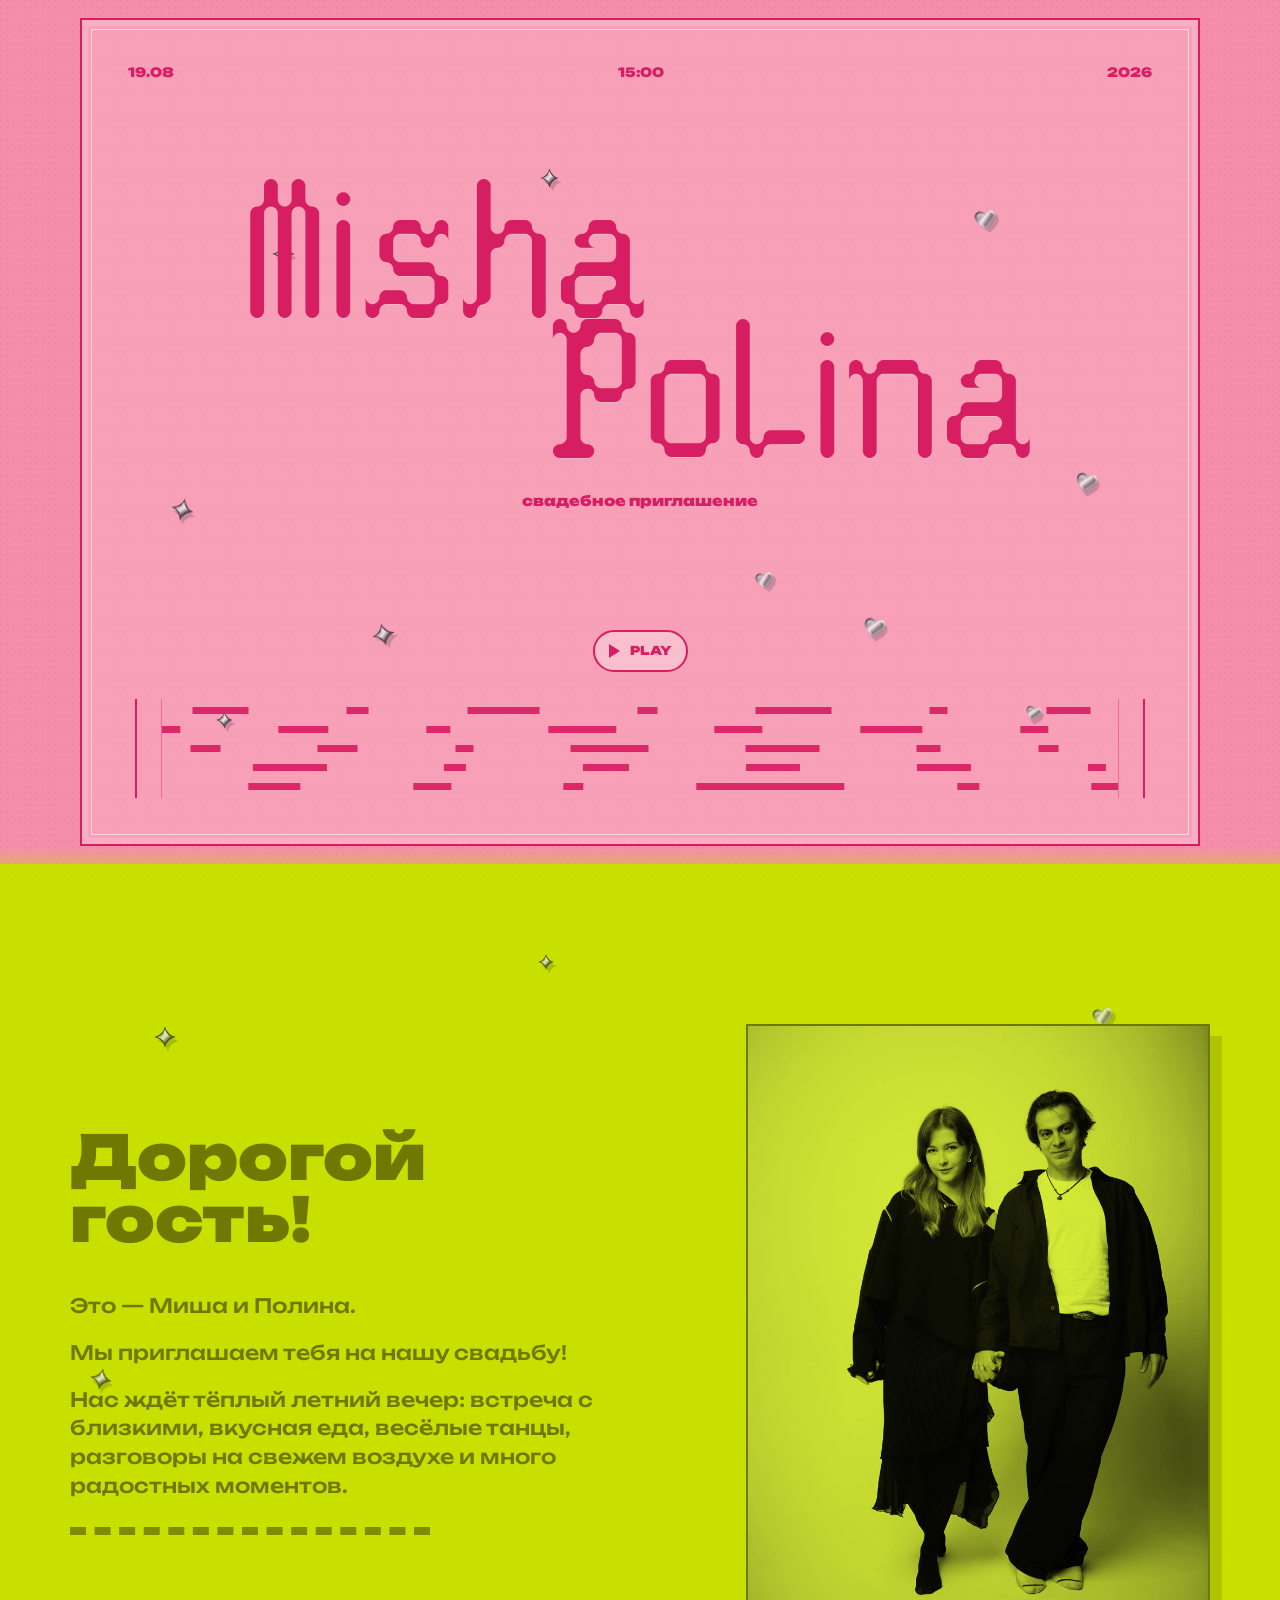
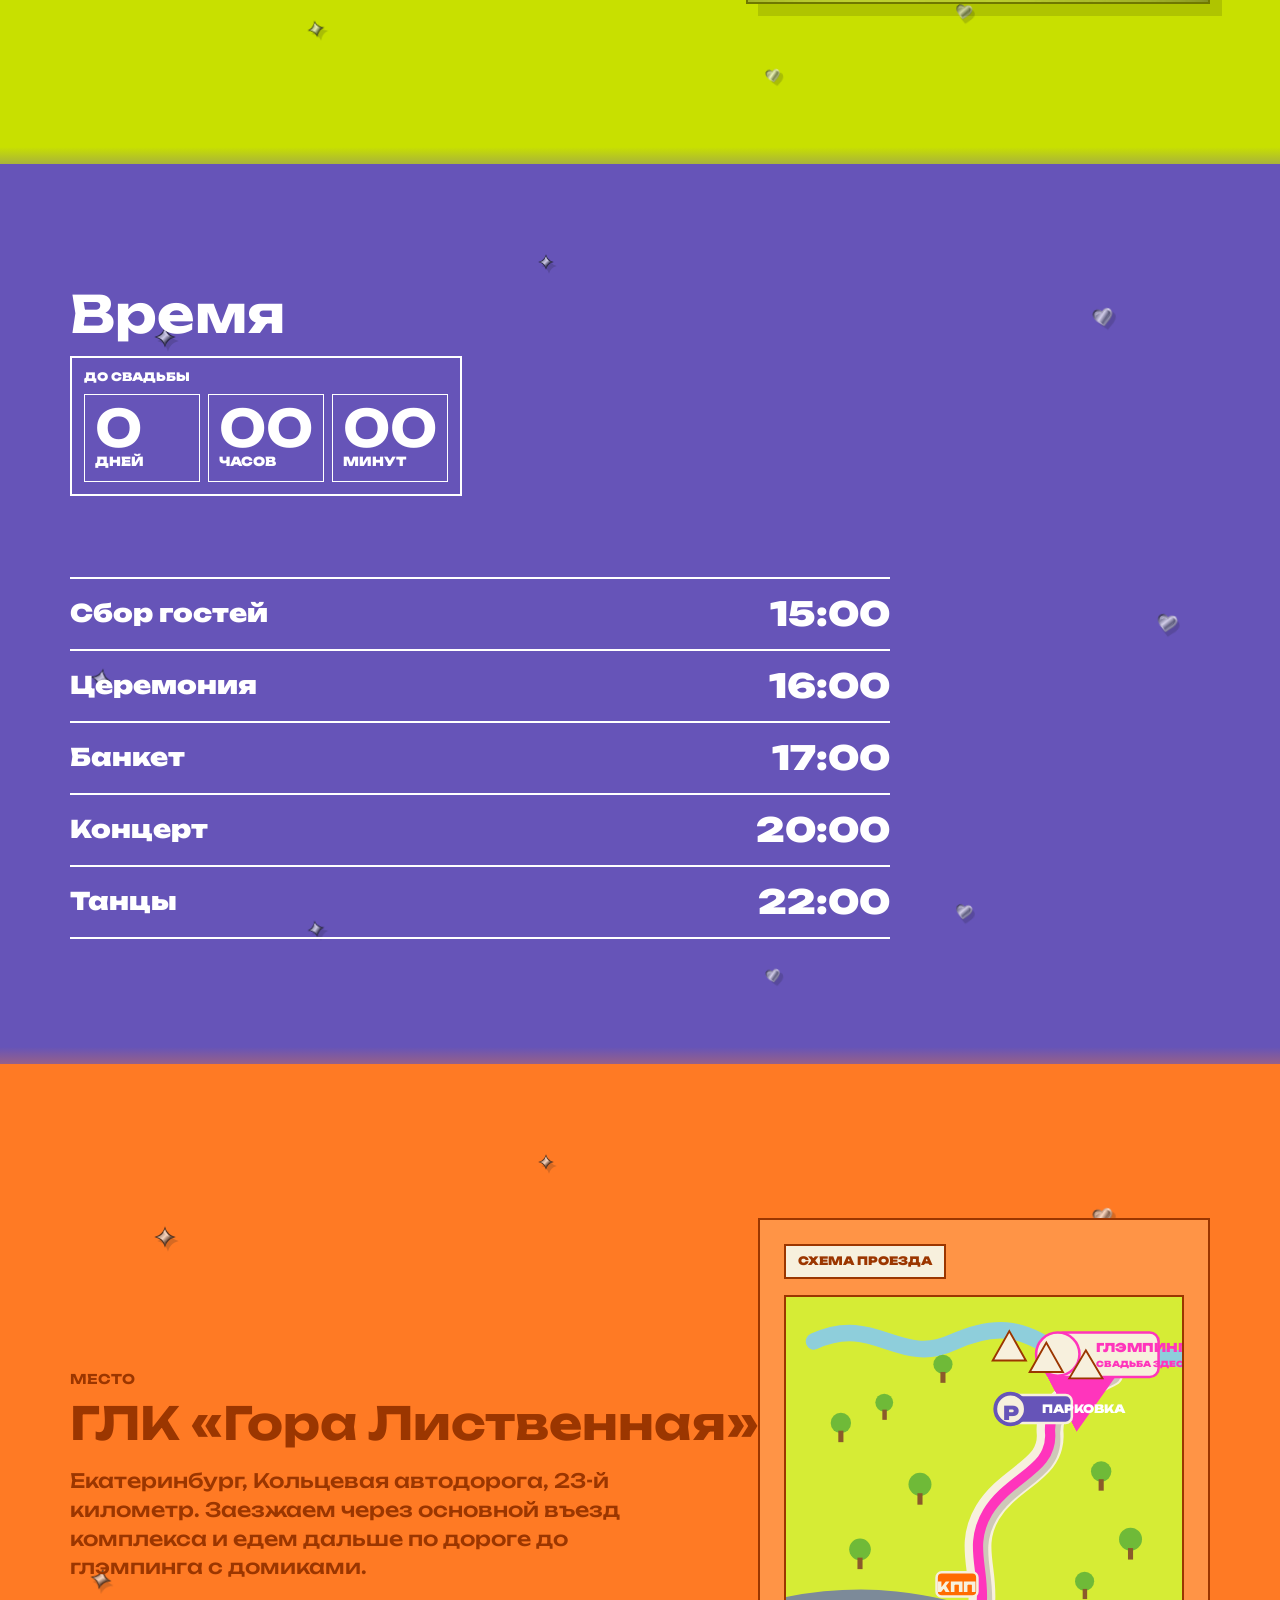
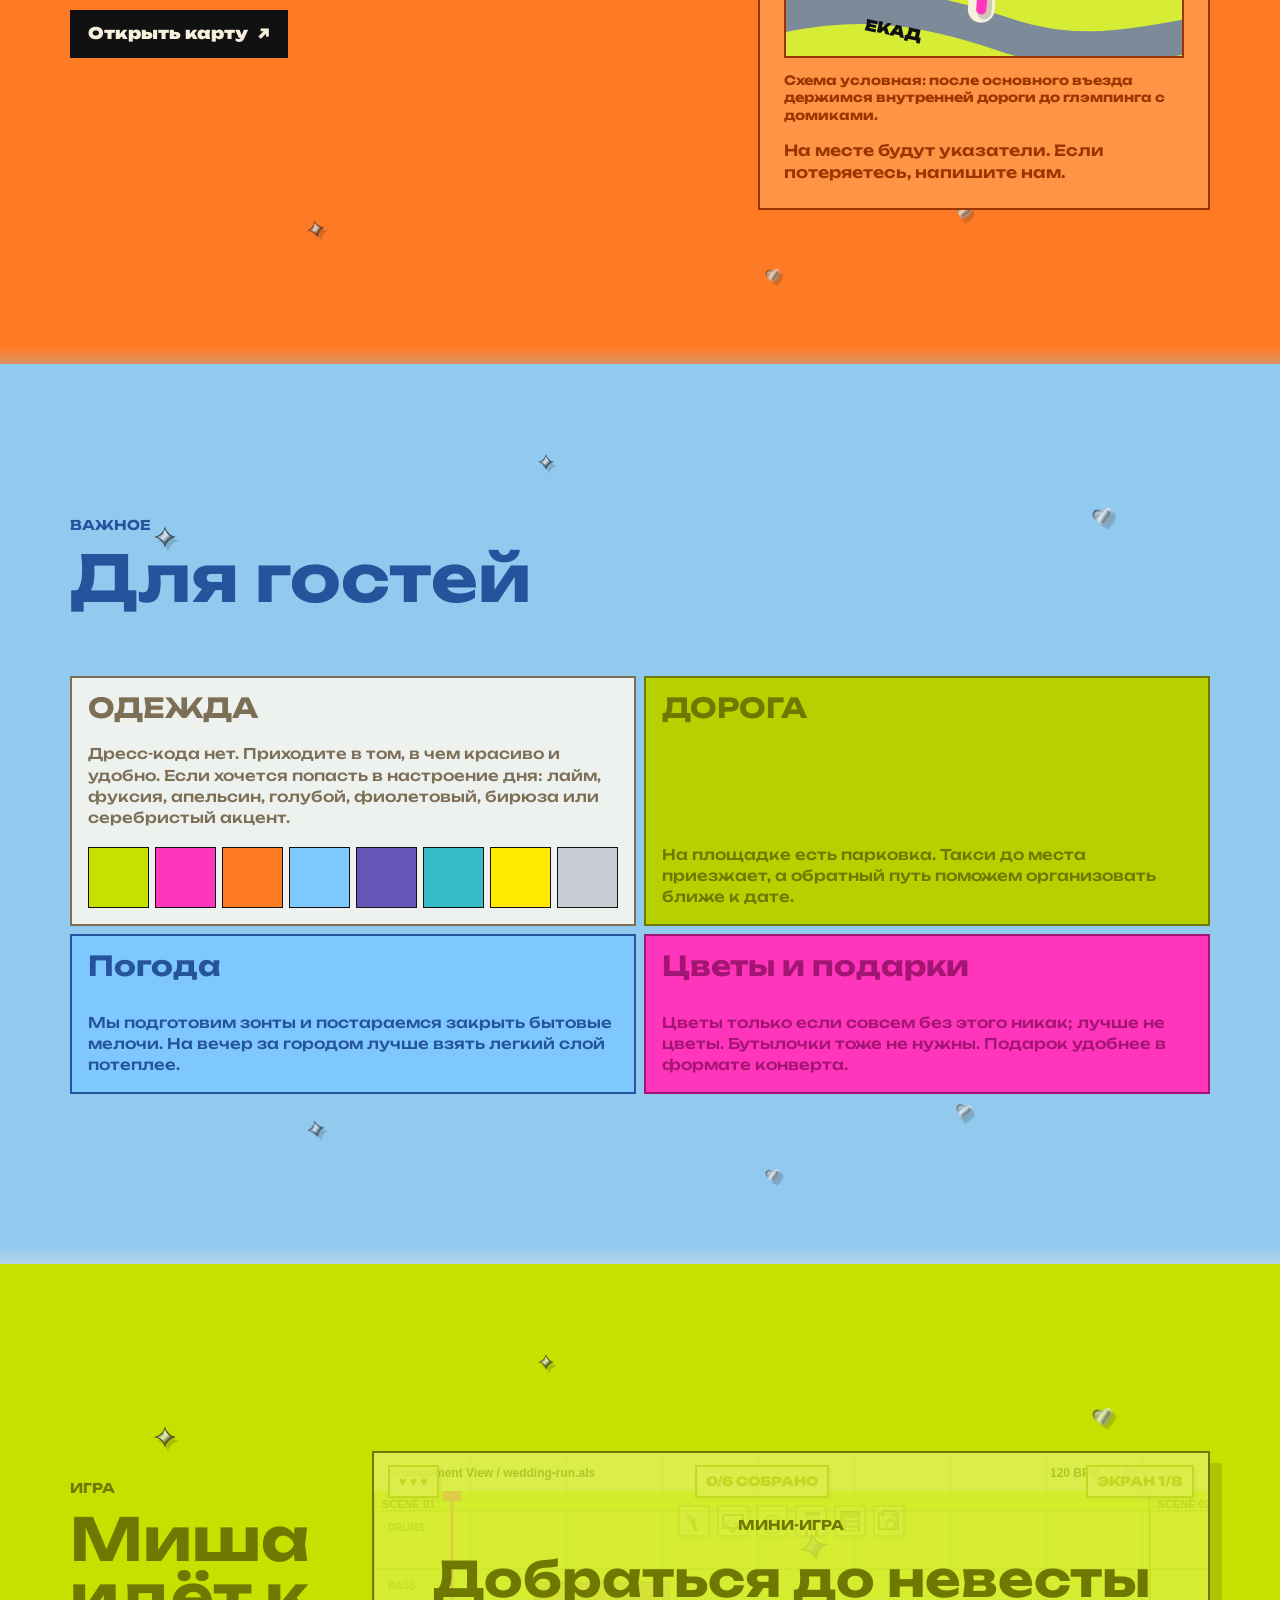
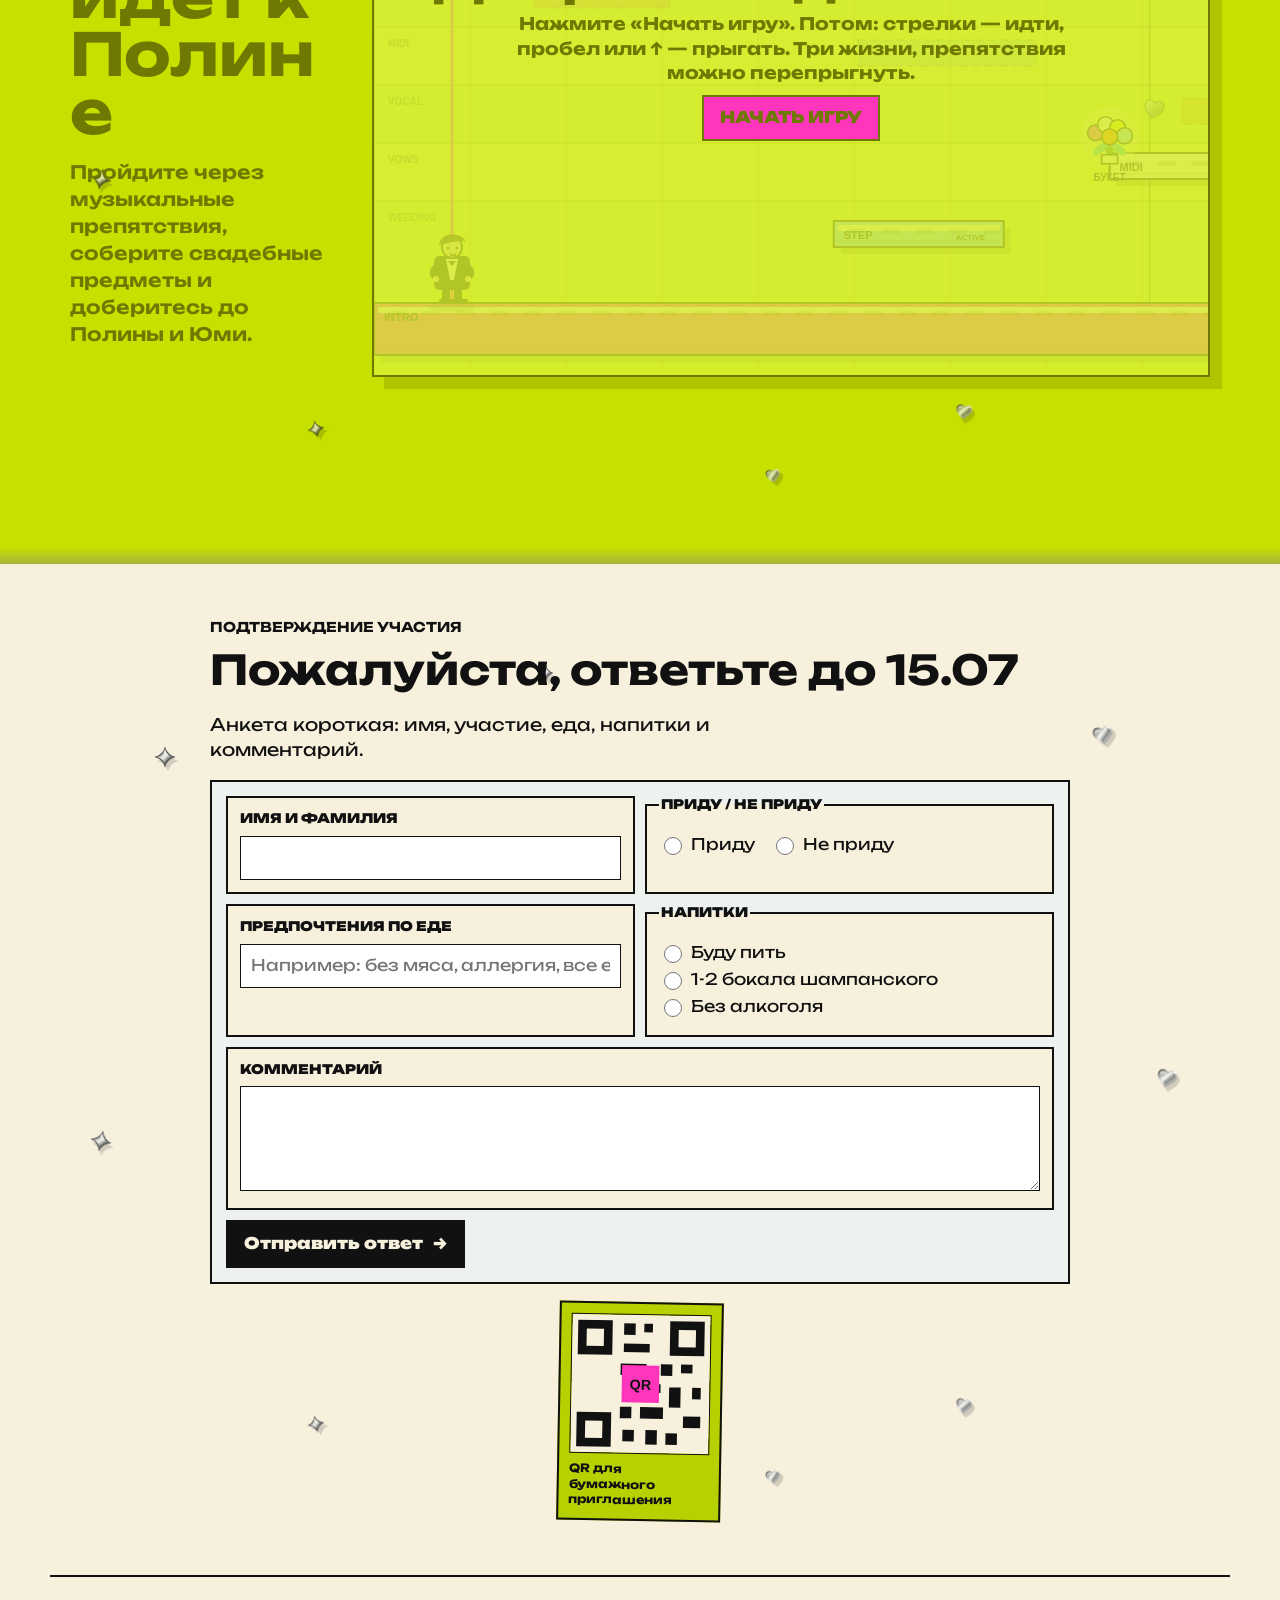
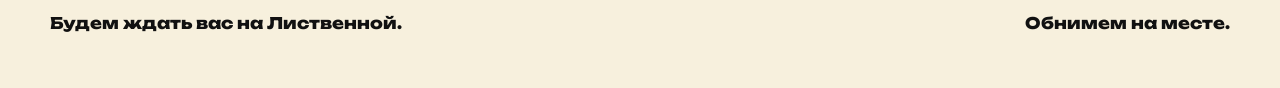
==== index.html @ 39341d59 "Refine game start and finale" ====
<!doctype html>
<html lang="ru">
  <head>
    <meta charset="utf-8">
    <meta name="viewport" content="width=device-width, initial-scale=1">
    <meta
      name="description"
      content="Приглашение на свадьбу Миши и Полины 19 августа 2026 года на Горе Лиственной."
    >
    <title>Миша и Полина — 19 августа 2026</title>
    <link rel="preconnect" href="https://fonts.googleapis.com">
    <link rel="preconnect" href="https://fonts.gstatic.com" crossorigin>
    <link href="https://fonts.googleapis.com/css2?family=Unbounded:wght@400;700;800;900&family=Cormorant+Garamond:ital,wght@0,300;0,400;1,300;1,400;1,600&family=Cormorant:ital,wght@1,300;1,400&display=swap" rel="stylesheet">
    <link rel="icon" href="assets/favicon.svg" type="image/svg+xml">
    <link rel="stylesheet" href="styles.css">
  </head>
  <body>
    <a class="skip-link" href="#invite">К содержанию</a>

    <header class="site-bar" aria-label="Навигация">
      <a class="site-mark" href="#top" aria-label="Миша и Полина">M+P</a>
      <nav class="site-nav" aria-label="Разделы приглашения">
        <a href="#time">Время</a>
        <a href="#place">Место</a>
        <a href="#notes">Важно</a>
        <a href="#game">Игра</a>
        <a href="#rsvp">Анкета</a>
      </nav>
    </header>

    <main id="top">
      <section class="hero hero--pink" aria-labelledby="hero-title">
        <div class="hero__grain" aria-hidden="true"></div>

        <div class="hero__poster">
          <div class="hero__topline" aria-label="Главная информация">
            <span>19.08</span>
            <span>15:00</span>
            <span>2026</span>
          </div>

          <div class="hero__silver-marks" aria-hidden="true">
            <img src="assets/silver-spark.svg" alt="">
            <img src="assets/silver-heart.svg" alt="">
            <img src="assets/silver-spark.svg" alt="">
            <img src="assets/silver-heart.svg" alt="">
            <img src="assets/silver-spark.svg" alt="">
            <img src="assets/silver-heart.svg" alt="">
            <img src="assets/silver-spark.svg" alt="">
            <img src="assets/silver-heart.svg" alt="">
            <img src="assets/silver-spark.svg" alt="">
            <img src="assets/silver-heart.svg" alt="">
          </div>

          <div class="hero__copy">
            <h1 id="hero-title" class="hero__title">
              <span class="hero__name hero__name--misha">Misha</span>
              <span class="hero__name hero__name--polina">Polina</span>
            </h1>
            <p class="hero__subtitle">свадебное приглашение</p>
          </div>

          <div class="audio-plugin" aria-label="Музыкальный плеер">
            <button class="audio-plugin__button" type="button" data-audio-toggle aria-pressed="false">
              <span class="audio-plugin__icon" aria-hidden="true"></span>
              <span data-audio-label>Play</span>
            </button>
            <audio data-hero-audio src="assets/zuki.mp3" preload="metadata"></audio>
          </div>

          <div class="hero__midi-road midi-road" aria-hidden="true">
            <div class="midi-road__track">
              <div class="midi-road__lane">
                <div class="midi-road__phrase">
                  <span style="--w: 34px"></span>
                  <span style="--w: 18px"></span>
                  <span style="--w: 44px"></span>
                  <span style="--w: 26px"></span>
                  <span style="--w: 56px"></span>
                  <span style="--w: 22px"></span>
                  <span style="--w: 72px"></span>
                  <span style="--w: 20px"></span>
                  <span style="--w: 42px"></span>
                </div>
                <div class="midi-road__phrase" aria-hidden="true">
                  <span style="--w: 34px"></span>
                  <span style="--w: 18px"></span>
                  <span style="--w: 44px"></span>
                  <span style="--w: 26px"></span>
                  <span style="--w: 56px"></span>
                  <span style="--w: 22px"></span>
                  <span style="--w: 72px"></span>
                  <span style="--w: 20px"></span>
                  <span style="--w: 42px"></span>
                </div>
              </div>
              <div class="midi-road__lane">
                <div class="midi-road__phrase">
                  <span style="--w: 18px"></span>
                  <span style="--w: 62px"></span>
                  <span style="--w: 28px"></span>
                  <span style="--w: 36px"></span>
                  <span style="--w: 20px"></span>
                  <span style="--w: 50px"></span>
                  <span style="--w: 24px"></span>
                  <span style="--w: 68px"></span>
                  <span style="--w: 30px"></span>
                </div>
                <div class="midi-road__phrase" aria-hidden="true">
                  <span style="--w: 18px"></span>
                  <span style="--w: 62px"></span>
                  <span style="--w: 28px"></span>
                  <span style="--w: 36px"></span>
                  <span style="--w: 20px"></span>
                  <span style="--w: 50px"></span>
                  <span style="--w: 24px"></span>
                  <span style="--w: 68px"></span>
                  <span style="--w: 30px"></span>
                </div>
              </div>
              <div class="midi-road__lane">
                <div class="midi-road__phrase">
                  <span style="--w: 48px"></span>
                  <span style="--w: 24px"></span>
                  <span style="--w: 20px"></span>
                  <span style="--w: 58px"></span>
                  <span style="--w: 30px"></span>
                  <span style="--w: 40px"></span>
                  <span style="--w: 18px"></span>
                  <span style="--w: 78px"></span>
                  <span style="--w: 26px"></span>
                </div>
                <div class="midi-road__phrase" aria-hidden="true">
                  <span style="--w: 48px"></span>
                  <span style="--w: 24px"></span>
                  <span style="--w: 20px"></span>
                  <span style="--w: 58px"></span>
                  <span style="--w: 30px"></span>
                  <span style="--w: 40px"></span>
                  <span style="--w: 18px"></span>
                  <span style="--w: 78px"></span>
                  <span style="--w: 26px"></span>
                </div>
              </div>
              <div class="midi-road__lane">
                <div class="midi-road__phrase">
                  <span style="--w: 26px"></span>
                  <span style="--w: 54px"></span>
                  <span style="--w: 18px"></span>
                  <span style="--w: 32px"></span>
                  <span style="--w: 74px"></span>
                  <span style="--w: 22px"></span>
                  <span style="--w: 46px"></span>
                  <span style="--w: 28px"></span>
                </div>
                <div class="midi-road__phrase" aria-hidden="true">
                  <span style="--w: 26px"></span>
                  <span style="--w: 54px"></span>
                  <span style="--w: 18px"></span>
                  <span style="--w: 32px"></span>
                  <span style="--w: 74px"></span>
                  <span style="--w: 22px"></span>
                  <span style="--w: 46px"></span>
                  <span style="--w: 28px"></span>
                </div>
              </div>
              <div class="midi-road__lane">
                <div class="midi-road__phrase">
                  <span style="--w: 64px"></span>
                  <span style="--w: 22px"></span>
                  <span style="--w: 34px"></span>
                  <span style="--w: 18px"></span>
                  <span style="--w: 52px"></span>
                  <span style="--w: 38px"></span>
                  <span style="--w: 20px"></span>
                  <span style="--w: 84px"></span>
                </div>
                <div class="midi-road__phrase" aria-hidden="true">
                  <span style="--w: 64px"></span>
                  <span style="--w: 22px"></span>
                  <span style="--w: 34px"></span>
                  <span style="--w: 18px"></span>
                  <span style="--w: 52px"></span>
                  <span style="--w: 38px"></span>
                  <span style="--w: 20px"></span>
                  <span style="--w: 84px"></span>
                </div>
              </div>
            </div>
          </div>
        </div>
      </section>

      <section class="intro section screen--lime" id="invite" aria-labelledby="invite-title">
        <div class="section__silver-marks" aria-hidden="true">
          <img src="assets/silver-spark.svg" alt="">
          <img src="assets/silver-heart.svg" alt="">
          <img src="assets/silver-spark.svg" alt="">
          <img src="assets/silver-heart.svg" alt="">
          <img src="assets/silver-spark.svg" alt="">
          <img src="assets/silver-heart.svg" alt="">
          <img src="assets/silver-spark.svg" alt="">
          <img src="assets/silver-heart.svg" alt="">
        </div>
        <div class="intro__text">
          <h2 id="invite-title">Дорогой <span data-guest-name>гость</span>!</h2>
          <div class="intro__body">
            <p>
              Это — Миша и Полина.
            </p>
            <p>
              Мы приглашаем тебя на нашу свадьбу!
            </p>
            <p>
              Нас ждёт тёплый летний вечер: встреча с близкими, вкусная еда,
              весёлые танцы, разговоры на свежем воздухе и много радостных
              моментов.
            </p>
          </div>
        </div>
        <figure class="intro__photo">
          <img src="assets/misha-polina-walk.jpg" alt="Миша и Полина идут вместе и держатся за руки">
        </figure>
      </section>

      <section class="section section--grid screen--violet" id="time" aria-labelledby="time-title">
        <div class="section__silver-marks" aria-hidden="true">
          <img src="assets/silver-spark.svg" alt="">
          <img src="assets/silver-heart.svg" alt="">
          <img src="assets/silver-spark.svg" alt="">
          <img src="assets/silver-heart.svg" alt="">
          <img src="assets/silver-spark.svg" alt="">
          <img src="assets/silver-heart.svg" alt="">
          <img src="assets/silver-spark.svg" alt="">
          <img src="assets/silver-heart.svg" alt="">
        </div>
        <div>
          <h2 id="time-title">Время</h2>
          <div class="countdown" aria-label="Сколько осталось до свадьбы">
            <p>до свадьбы</p>
            <div class="countdown__grid">
              <span><strong id="cd-days">0</strong>дней</span>
              <span><strong id="cd-hours">00</strong>часов</span>
              <span><strong id="cd-minutes">00</strong>минут</span>
            </div>
          </div>
        </div>
        <ol class="timeline" aria-label="Время">
          <li>
            <span>Сбор гостей</span>
            <time datetime="2026-08-19T15:00">15:00</time>
          </li>
          <li>
            <span>Церемония</span>
            <time datetime="2026-08-19T16:00">16:00</time>
          </li>
          <li>
            <span>Банкет</span>
            <time datetime="2026-08-19T17:00">17:00</time>
          </li>
          <li>
            <span>Концерт</span>
            <time datetime="2026-08-19T20:00">20:00</time>
          </li>
          <li>
            <span>Танцы</span>
            <time datetime="2026-08-19T22:00">22:00</time>
          </li>
        </ol>
      </section>

      <section class="place section screen--orange" id="place" aria-labelledby="place-title">
        <div class="section__silver-marks" aria-hidden="true">
          <img src="assets/silver-spark.svg" alt="">
          <img src="assets/silver-heart.svg" alt="">
          <img src="assets/silver-spark.svg" alt="">
          <img src="assets/silver-heart.svg" alt="">
          <img src="assets/silver-spark.svg" alt="">
          <img src="assets/silver-heart.svg" alt="">
          <img src="assets/silver-spark.svg" alt="">
          <img src="assets/silver-heart.svg" alt="">
        </div>
        <div class="place__copy">
          <p class="eyebrow">место</p>
          <h2 id="place-title">ГЛК «Гора Лиственная»</h2>
          <p>
            Екатеринбург, Кольцевая автодорога, 23-й километр. Заезжаем через
            основной въезд комплекса и едем дальше по дороге до глэмпинга с
            домиками.
          </p>
          <a
            class="button-link"
            href="https://yandex.ru/maps/?ll=60.738538%2C56.939468&z=15&pt=60.738538%2C56.939468,pm2rdm"
            target="_blank"
            rel="noreferrer"
          >
            Открыть карту
            <span aria-hidden="true">↗</span>
          </a>
        </div>
        <div class="route-card" aria-label="Схема проезда к глэмпингу">
          <p class="route-card__kicker">схема проезда</p>
          <figure class="route-map">
            <svg viewBox="0 0 620 560" role="img" aria-labelledby="route-map-title route-map-desc">
              <title id="route-map-title">Схема проезда до глэмпинга на Горе Лиственной</title>
              <desc id="route-map-desc">
                От ЕКАД заехать через КПП, ехать по внутренней дороге мимо парковки до глэмпинга.
              </desc>
              <defs>
                <marker id="route-arrow" viewBox="0 0 10 10" refX="8" refY="5" markerWidth="7" markerHeight="7" orient="auto-start-reverse">
                  <path d="M 0 0 L 10 5 L 0 10 z" fill="#ff35bc"></path>
                </marker>
              </defs>
              <rect width="620" height="560" rx="22" fill="#d6ec35"></rect>
              <path class="route-map__river" d="M44 68 C138 24 178 108 260 70 C336 36 374 48 440 94 C504 138 562 78 620 96"></path>
              <path class="route-map__ekad" d="M-18 500 C122 468 226 488 338 526 C440 562 520 552 650 526"></path>
              <text class="route-map__ekad-label" x="122" y="520" transform="rotate(12 122 520)">ЕКАД</text>
              <path class="route-map__road" d="M306 488 C314 428 284 390 316 336 C350 280 418 270 414 212 C410 164 452 148 508 118"></path>
              <path class="route-map__path-shadow" d="M306 488 C314 428 284 390 316 336 C350 280 418 270 414 212 C410 164 452 148 508 118"></path>
              <path class="route-map__path" d="M306 488 C314 428 284 390 316 336 C350 280 418 270 414 212 C410 164 452 148 508 118"></path>
              <g class="route-map__trees">
                <circle cx="86" cy="196" r="16"></circle><rect x="82" y="208" width="8" height="18"></rect>
                <circle cx="154" cy="164" r="14"></circle><rect x="151" y="175" width="7" height="16"></rect>
                <circle cx="210" cy="292" r="18"></circle><rect x="206" y="306" width="8" height="18"></rect>
                <circle cx="116" cy="394" r="17"></circle><rect x="112" y="407" width="8" height="18"></rect>
                <circle cx="494" cy="272" r="16"></circle><rect x="490" y="284" width="8" height="18"></rect>
                <circle cx="540" cy="378" r="18"></circle><rect x="536" y="392" width="8" height="18"></rect>
                <circle cx="468" cy="444" r="15"></circle><rect x="465" y="456" width="7" height="16"></rect>
                <circle cx="246" cy="104" r="15"></circle><rect x="242" y="116" width="8" height="17"></rect>
              </g>
              <g class="route-map__gate">
                <rect x="236" y="430" width="64" height="38" rx="8"></rect>
                <text x="268" y="454">КПП</text>
              </g>
              <g class="route-map__parking">
                <rect x="336" y="152" width="112" height="44" rx="10"></rect>
                <circle cx="352" cy="174" r="24"></circle>
                <text x="352" y="182">P</text>
                <text x="402" y="181">парковка</text>
              </g>
              <g class="route-map__glamping">
                <rect x="420" y="54" width="164" height="70" rx="14"></rect>
                <circle cx="426" cy="88" r="34"></circle>
                <text x="486" y="85">Глэмпинг</text>
                <text x="486" y="108">свадьба здесь</text>
              </g>
              <g class="route-map__tents">
                <path d="M324 98 L350 52 L376 98 Z"></path>
                <path d="M382 116 L408 70 L434 116 Z"></path>
                <path d="M444 126 L470 82 L496 126 Z"></path>
              </g>
            </svg>
            <figcaption>
              Схема условная: после основного въезда держимся внутренней дороги до глэмпинга с домиками.
            </figcaption>
          </figure>
          <p class="route-card__note">На месте будут указатели. Если потеряетесь, напишите нам.</p>
        </div>
      </section>

      <section class="notes section screen--blue" id="notes" aria-labelledby="notes-title">
        <div class="section__silver-marks" aria-hidden="true">
          <img src="assets/silver-spark.svg" alt="">
          <img src="assets/silver-heart.svg" alt="">
          <img src="assets/silver-spark.svg" alt="">
          <img src="assets/silver-heart.svg" alt="">
          <img src="assets/silver-spark.svg" alt="">
          <img src="assets/silver-heart.svg" alt="">
          <img src="assets/silver-spark.svg" alt="">
          <img src="assets/silver-heart.svg" alt="">
        </div>
        <div>
          <p class="eyebrow">важное</p>
          <h2 id="notes-title">Для гостей</h2>
        </div>
        <div class="notes__list">
          <article class="note note--dress">
            <h3>Одежда</h3>
            <p>
              Дресс-кода нет. Приходите в том, в чем красиво и удобно. Если
              хочется попасть в настроение дня: лайм, фуксия, апельсин,
              голубой, фиолетовый, бирюза или серебристый акцент.
            </p>
            <div class="swatches" aria-label="Цвета настроения">
              <span style="--swatch: #c8e000"></span>
              <span style="--swatch: #ff35bc"></span>
              <span style="--swatch: #ff7a24"></span>
              <span style="--swatch: #7fc8ff"></span>
              <span style="--swatch: #6654b8"></span>
              <span style="--swatch: #37bcc7"></span>
              <span style="--swatch: #ffea00"></span>
              <span style="--swatch: #c7ccd2"></span>
            </div>
          </article>
          <article class="note note--road">
            <h3>Дорога</h3>
            <p>
              На площадке есть парковка. Такси до места приезжает, а обратный
              путь поможем организовать ближе к дате.
            </p>
          </article>
          <article class="note note--weather">
            <h3>Погода</h3>
            <p>
              Мы подготовим зонты и постараемся закрыть бытовые мелочи. На
              вечер за городом лучше взять легкий слой потеплее.
            </p>
          </article>
          <article class="note note--gifts">
            <h3>Цветы и подарки</h3>
            <p>
              Цветы только если совсем без этого никак; лучше не цветы.
              Бутылочки тоже не нужны. Подарок удобнее в формате конверта.
            </p>
          </article>
        </div>
      </section>

      <section class="game section screen--lime" id="game" aria-labelledby="game-title">
        <div class="section__silver-marks" aria-hidden="true">
          <img src="assets/silver-spark.svg" alt="">
          <img src="assets/silver-heart.svg" alt="">
          <img src="assets/silver-spark.svg" alt="">
          <img src="assets/silver-heart.svg" alt="">
          <img src="assets/silver-spark.svg" alt="">
          <img src="assets/silver-heart.svg" alt="">
          <img src="assets/silver-spark.svg" alt="">
          <img src="assets/silver-heart.svg" alt="">
        </div>
        <div class="game__copy">
          <p class="eyebrow">игра</p>
          <h2 id="game-title">Миша идёт к Полине</h2>
          <p>
            Пройдите через музыкальные препятствия, соберите свадебные предметы и
            доберитесь до Полины и Юми.
          </p>
        </div>
        <div class="game__stage" data-wedding-game>
          <div class="game__hud" aria-hidden="true">
            <span data-game-lives>♥ ♥ ♥</span>
            <span data-game-items>0/6 собрано</span>
            <span data-game-distance>экран 1/8</span>
          </div>
          <div class="game__inventory" data-game-inventory aria-label="Собранные предметы">
            <span class="game__inventory-item" data-game-item="bouquet" title="Букет"><i class="game__icon game__icon--bouquet"></i></span>
            <span class="game__inventory-item" data-game-item="vows" title="Клятвы"><i class="game__icon game__icon--vows"></i></span>
            <span class="game__inventory-item" data-game-item="ring" title="Кольца"><i class="game__icon game__icon--rings"></i></span>
            <span class="game__inventory-item" data-game-item="glass" title="Бокалы"><i class="game__icon game__icon--glass"></i></span>
            <span class="game__inventory-item" data-game-item="playlist" title="Плейлист"><i class="game__icon game__icon--playlist"></i></span>
            <span class="game__inventory-item" data-game-item="photo" title="Фото"><i class="game__icon game__icon--photo"></i></span>
          </div>
          <canvas
            class="game__canvas"
            data-game-canvas
            width="960"
            height="520"
            aria-label="Мини-игра: жених бежит к невесте"
          ></canvas>
          <div class="game__overlay" data-game-overlay>
            <p class="eyebrow">мини-игра</p>
            <h3 data-game-overlay-title>Добраться до невесты</h3>
            <p data-game-overlay-text>
              Нажмите «Начать игру». Потом: стрелки — идти, пробел или ↑ —
              прыгать. Три жизни, препятствия можно перепрыгнуть.
            </p>
            <button class="game__button" type="button" data-game-start>Начать игру</button>
          </div>
          <div class="game__controls" aria-label="Управление игрой">
            <button type="button" data-game-left aria-label="Назад">←</button>
            <button type="button" data-game-jump aria-label="Прыжок">↑</button>
            <button type="button" data-game-right aria-label="Вперед">→</button>
          </div>
        </div>
      </section>

      <section class="rsvp section screen--paper" id="rsvp" aria-labelledby="rsvp-title">
        <div class="section__silver-marks" aria-hidden="true">
          <img src="assets/silver-spark.svg" alt="">
          <img src="assets/silver-heart.svg" alt="">
          <img src="assets/silver-spark.svg" alt="">
          <img src="assets/silver-heart.svg" alt="">
          <img src="assets/silver-spark.svg" alt="">
          <img src="assets/silver-heart.svg" alt="">
          <img src="assets/silver-spark.svg" alt="">
          <img src="assets/silver-heart.svg" alt="">
        </div>
        <div class="rsvp__head">
          <p class="eyebrow">подтверждение участия</p>
          <h2 id="rsvp-title">Пожалуйста, ответьте до 15.07</h2>
          <p>
            Анкета короткая: имя, участие, еда, напитки и комментарий.
          </p>
        </div>

        <form class="rsvp-form" id="rsvp-form">
          <label>
            <span>Имя и фамилия</span>
            <input name="name" autocomplete="name" required>
          </label>

          <fieldset>
            <legend>Приду / не приду</legend>
            <label><input type="radio" name="attendance" value="Приду" required> Приду</label>
            <label><input type="radio" name="attendance" value="Не приду"> Не приду</label>
          </fieldset>

          <label>
            <span>Предпочтения по еде</span>
            <input name="food" placeholder="Например: без мяса, аллергия, все ем">
          </label>

          <fieldset>
            <legend>Напитки</legend>
            <label><input type="radio" name="alcohol" value="Буду пить" required> Буду пить</label>
            <label><input type="radio" name="alcohol" value="1-2 бокала шампанского"> 1-2 бокала шампанского</label>
            <label><input type="radio" name="alcohol" value="Без алкоголя"> Без алкоголя</label>
          </fieldset>

          <label class="rsvp-form__wide">
            <span>Комментарий</span>
            <textarea name="comment" rows="4"></textarea>
          </label>

          <button class="submit-button" type="submit">
            Отправить ответ
            <span aria-hidden="true">→</span>
          </button>
          <p class="form-status" id="form-status" role="status" aria-live="polite"></p>
        </form>

        <aside class="qr-block" aria-label="QR-код анкеты">
          <img src="assets/qr-placeholder.svg" alt="Место для QR-кода анкеты">
          <p>QR для бумажного приглашения</p>
        </aside>
      </section>
    </main>

    <footer class="footer">
      <p>Будем ждать вас на Лиственной.</p>
      <p>Обнимем на месте.</p>
    </footer>

    <script src="script.js"></script>
  </body>
</html>
---- styles.css ----
@font-face {
  font-family: "Scorpius";
  src: url("assets/scorpius.otf") format("opentype");
  font-display: swap;
}

:root {
  --ink: #111111;
  --paper: #f7f0dd;
  --paper-cool: #eef2ef;
  --blue: #7fc8ff;
  --pink: #ff35bc;
  --orange: #ff6b00;
  --green: #b7d000;
  --violet: #6654b8;
  --cyan: #37bcc7;
  --red: #c3452b;
  --figura-purple: #8d5cff;
  --figura-orange: #ff4b20;
  --figura-black: #17110f;
  --blue-ink: #25549d;
  --pink-ink: #a31573;
  --orange-ink: #9b3600;
  --green-ink: #6f7800;
  --paper-ink: #7d6f55;
  --hero-paper: #f48eaa;
  --hero-paper-soft: #f7a0b7;
  --hero-ink: #d81e62;
  --hero-ink-muted: rgba(216, 30, 98, 0.72);
  --hero-star: #fff4f7;
  --hero-border: #d81e62;
  --silver-shadow: rgba(20, 23, 28, 0.24);
  --screen-paper: var(--paper);
  --screen-paper-soft: var(--paper-cool);
  --screen-ink: var(--ink);
  --screen-next: var(--paper);
  --line: 2px solid var(--ink);
  --max: 1180px;
  --font-block: "Unbounded", "Arial Black", Arial, Helvetica, sans-serif;
  --font-serif: "Cormorant Garamond", Georgia, "Times New Roman", serif;
  --font-serif-soft: "Cormorant", "Cormorant Garamond", Georgia, serif;
  --font-scorpius: "Scorpius", "Cormorant Garamond", Georgia, serif;
  --font-body: var(--font-serif);
  --font-display-sans: var(--font-block);
  --font-display-serif: var(--font-serif-soft);
  --font-narrow: var(--font-block);
  --font-mono: var(--font-block);
}

* {
  box-sizing: border-box;
  letter-spacing: 0;
}

html {
  scroll-behavior: smooth;
}

body {
  position: relative;
  margin: 0;
  color: var(--ink);
  background: var(--paper);
  font-family: var(--font-block);
  line-height: 1.35;
}

body::before {
  content: "";
  position: fixed;
  inset: 0;
  z-index: 1000;
  pointer-events: none;
  opacity: 0.18;
  mix-blend-mode: multiply;
  background-image: url("data:image/svg+xml,%3Csvg xmlns='http://www.w3.org/2000/svg' width='7' height='7' viewBox='0 0 7 7'%3E%3Ccircle cx='1' cy='1' r='.55' fill='%23111111' fill-opacity='.32'/%3E%3Ccircle cx='5' cy='4' r='.45' fill='%23111111' fill-opacity='.2'/%3E%3C/svg%3E");
  background-size: 7px 7px;
}

a {
  color: inherit;
}

button,
input,
select,
textarea {
  font: inherit;
}

img {
  display: block;
  max-width: 100%;
}

.skip-link {
  position: fixed;
  left: 16px;
  top: 12px;
  z-index: 30;
  transform: translateY(-140%);
  background: var(--green);
  border: var(--line);
  padding: 8px 12px;
}

.skip-link:focus {
  transform: translateY(0);
}

.site-bar {
  display: none;
  position: absolute;
  left: 0;
  right: 0;
  top: 0;
  z-index: 20;
  align-items: center;
  justify-content: space-between;
  gap: 16px;
  padding: 12px 20px;
  color: var(--ink);
  background: rgba(247, 240, 221, 0.92);
  border-bottom: var(--line);
}

.site-mark {
  display: inline-flex;
  align-items: center;
  justify-content: center;
  width: 44px;
  height: 44px;
  border: 2px solid currentColor;
  text-decoration: none;
  font-family: var(--font-display-sans);
  font-weight: 900;
}

.site-nav {
  display: flex;
  align-items: center;
  gap: 8px;
  font-family: var(--font-narrow);
  font-size: 0.9rem;
  font-weight: 800;
  text-transform: uppercase;
}

.site-nav a {
  padding: 8px 10px;
  text-decoration: none;
  border: 1px solid currentColor;
}

.hero {
  position: relative;
  min-height: 96svh;
  overflow: hidden;
  display: grid;
  place-items: center;
  isolation: isolate;
  padding: 18px;
  --screen-next: #c8e000;
  color: var(--hero-ink);
  background: var(--hero-paper);
}

.hero::after,
.section::after {
  content: "";
  position: absolute;
  left: 0;
  right: 0;
  bottom: -1px;
  z-index: 6;
  height: 18px;
  pointer-events: none;
  opacity: 0.34;
  background: linear-gradient(to bottom, rgba(255, 255, 255, 0), var(--screen-next));
}

.hero--pink {
  --hero-paper: #f48eaa;
  --hero-paper-soft: #f7a0b7;
  --hero-ink: #d81e62;
  --hero-ink-muted: rgba(216, 30, 98, 0.72);
  --hero-star: #fff4f7;
  --hero-border: #d81e62;
}

.hero--lime {
  --hero-paper: #c8e000;
  --hero-paper-soft: #d6ec35;
  --hero-ink: #6f7800;
  --hero-ink-muted: rgba(111, 120, 0, 0.72);
  --hero-star: #f5ffd0;
  --hero-border: #6f7800;
}

.hero__grain {
  position: absolute;
  inset: 0;
  z-index: -1;
  pointer-events: none;
  opacity: 0.34;
  mix-blend-mode: multiply;
  background-image: url("data:image/svg+xml,%3Csvg xmlns='http://www.w3.org/2000/svg' width='6' height='6' viewBox='0 0 6 6'%3E%3Ccircle cx='1' cy='1' r='.5' fill='%23111111' fill-opacity='.36'/%3E%3Ccircle cx='4' cy='3' r='.35' fill='%23111111' fill-opacity='.2'/%3E%3C/svg%3E");
  background-size: 6px 6px;
}

.hero__poster {
  position: relative;
  width: min(100%, 1120px);
  min-height: calc(96svh - 36px);
  display: grid;
  grid-template-rows: auto 1fr auto;
  align-items: center;
  padding: clamp(22px, 4vw, 46px);
  border: 2px solid var(--hero-border);
  background: var(--hero-paper-soft);
  box-shadow: inset 0 0 0 6px rgba(255, 255, 255, 0.16);
}

.hero__poster::before {
  content: "";
  position: absolute;
  inset: 9px;
  border: 1px solid rgba(255, 244, 247, 0.64);
  pointer-events: none;
}

.hero__topline {
  position: relative;
  z-index: 2;
  display: flex;
  justify-content: space-between;
  gap: 20px;
  width: 100%;
  color: var(--hero-ink);
  font-family: var(--font-narrow);
  font-size: clamp(0.68rem, 1vw, 0.92rem);
  font-weight: 900;
  line-height: 1;
}

.hero__copy {
  position: relative;
  z-index: 3;
  width: min(100%, 930px);
  margin: 0 auto;
  padding: clamp(24px, 5vh, 60px) 0 clamp(18px, 3vh, 34px);
  text-align: center;
}

.eyebrow {
  margin: 0 0 12px;
  font-family: var(--font-mono);
  font-size: 0.84rem;
  font-weight: 700;
  text-transform: uppercase;
}

.hero__title {
  margin: 0;
  display: grid;
  width: 100%;
  color: var(--hero-ink);
  font-family: var(--font-scorpius);
  font-size: clamp(5rem, 14vw, 13rem);
  font-style: normal;
  line-height: 0.78;
  font-weight: 400;
  text-transform: none;
}

.hero__name {
  position: relative;
  display: block;
  max-width: 100%;
  text-shadow: 0 1px 0 rgba(255, 255, 255, 0.22);
}

.hero__name--misha {
  justify-self: start;
  margin-left: clamp(20px, 5.2vw, 82px);
  transform: translateY(clamp(-18px, -1.4vw, -8px));
}

.hero__name--polina {
  justify-self: end;
  margin-top: clamp(-18px, -1.5vw, -8px);
  margin-right: clamp(16px, 5.4vw, 86px);
}

.hero__subtitle {
  width: max-content;
  max-width: 100%;
  margin: clamp(6px, 1.5vw, 14px) auto 0;
  color: var(--hero-ink);
  font-family: var(--font-narrow);
  font-size: clamp(0.7rem, 1.1vw, 0.9rem);
  font-weight: 900;
  line-height: 1.05;
}

.audio-plugin {
  position: relative;
  z-index: 4;
  display: grid;
  justify-items: center;
  gap: 7px;
  margin: 0 auto clamp(16px, 3vh, 30px);
  color: var(--hero-ink);
}

.audio-plugin__button {
  display: inline-flex;
  align-items: center;
  gap: 10px;
  min-height: 42px;
  padding: 8px 14px;
  border: 2px solid currentColor;
  border-radius: 999px;
  background: rgba(255, 244, 247, 0.36);
  color: currentColor;
  font-family: var(--font-block);
  font-size: 0.76rem;
  font-weight: 900;
  text-transform: uppercase;
  cursor: pointer;
}

.audio-plugin__button:hover,
.audio-plugin__button:focus-visible {
  background: rgba(255, 244, 247, 0.68);
}

.audio-plugin__icon {
  position: relative;
  display: inline-block;
  width: 0;
  height: 0;
  border-top: 7px solid transparent;
  border-bottom: 7px solid transparent;
  border-left: 11px solid currentColor;
}

.hero.is-playing .audio-plugin__icon {
  width: 12px;
  height: 14px;
  border: 0;
}

.hero.is-playing .audio-plugin__icon::before,
.hero.is-playing .audio-plugin__icon::after {
  content: "";
  position: absolute;
  top: 0;
  width: 4px;
  height: 14px;
  background: currentColor;
}

.hero.is-playing .audio-plugin__icon::before {
  left: 0;
}

.hero.is-playing .audio-plugin__icon::after {
  right: 0;
}

.hero__silver-marks {
  position: absolute;
  inset: 0;
  z-index: 1;
  pointer-events: none;
}

.hero__silver-marks img {
  position: absolute;
  width: clamp(14px, 1.8vw, 24px);
  height: auto;
  opacity: 0.78;
  filter: drop-shadow(3px 4px 0 var(--silver-shadow));
}

.hero__silver-marks img:nth-child(1) {
  left: 17%;
  top: 27%;
}

.hero__silver-marks img:nth-child(2) {
  right: 18%;
  top: 23%;
  transform: rotate(-7deg);
}

.hero__silver-marks img:nth-child(3) {
  left: 8%;
  top: 58%;
  transform: rotate(14deg);
}

.hero__silver-marks img:nth-child(4) {
  right: 9%;
  top: 55%;
  transform: rotate(11deg);
}

.hero__silver-marks img:nth-child(5) {
  left: 26%;
  bottom: 24%;
  transform: rotate(-12deg);
}

.hero__silver-marks img:nth-child(6) {
  right: 28%;
  bottom: 25%;
  transform: rotate(9deg);
}

.hero__silver-marks img:nth-child(7) {
  left: 41%;
  top: 18%;
  width: clamp(12px, 1.5vw, 20px);
}

.hero__silver-marks img:nth-child(8) {
  right: 38%;
  top: 67%;
  width: clamp(12px, 1.5vw, 20px);
  transform: rotate(-10deg);
}

.hero__silver-marks img:nth-child(9) {
  left: 12%;
  bottom: 14%;
  width: clamp(11px, 1.35vw, 18px);
}

.hero__silver-marks img:nth-child(10) {
  right: 14%;
  bottom: 15%;
  width: clamp(11px, 1.35vw, 18px);
  transform: rotate(12deg);
}

.hero__midi-road {
  position: relative;
  z-index: 2;
  width: min(100%, 1010px);
  margin: 0 auto;
  overflow: hidden;
  padding: 8px 28px;
  border-left: 2px solid currentColor;
  border-right: 2px solid currentColor;
}

.hero__midi-road::before,
.hero__midi-road::after {
  content: "";
  position: absolute;
  top: 0;
  bottom: 0;
  z-index: 3;
  width: 24px;
  background: var(--hero-paper-soft);
}

.hero__midi-road::before {
  left: 0;
  border-right: 1px solid rgba(216, 30, 98, 0.42);
}

.hero__midi-road::after {
  right: 0;
  border-left: 1px solid rgba(216, 30, 98, 0.42);
}

.midi-road__track {
  display: grid;
  gap: clamp(7px, 1.2vw, 12px);
  width: 100%;
}

.midi-road__lane {
  display: flex;
  align-items: center;
  justify-content: flex-start;
  width: max-content;
  --midi-gap: clamp(8px, 1.5vw, 20px);
  --midi-cycle-width: clamp(720px, 104vw, 1120px);
  --lane-offset: 0px;
  transform: translateX(calc(-50% + var(--lane-offset)));
  will-change: transform;
}

.midi-road__phrase {
  flex: 0 0 var(--midi-cycle-width);
  display: flex;
  align-items: center;
  justify-content: space-between;
  gap: var(--midi-gap);
}

.midi-road__lane:nth-child(2) {
  --lane-offset: clamp(-58px, -4vw, -20px);
}

.midi-road__lane:nth-child(3) {
  --lane-offset: clamp(-18px, -2vw, -8px);
}

.midi-road__lane:nth-child(4) {
  --lane-offset: clamp(-92px, -6vw, -54px);
}

.midi-road__lane:nth-child(5) {
  --lane-offset: clamp(-42px, -3vw, -16px);
}

.midi-road__phrase span {
  display: block;
  width: var(--w);
  height: clamp(4px, 0.58vw, 7px);
  background: var(--hero-ink);
  opacity: 0.92;
}

.hero.is-midi-active .midi-road__lane {
  animation: midi-scroll 18s linear infinite;
  animation-play-state: paused;
}

.hero.is-playing .midi-road__lane {
  animation-play-state: running;
}

@keyframes midi-scroll {
  from {
    transform: translateX(calc(-50% + var(--lane-offset)));
  }

  to {
    transform: translateX(var(--lane-offset));
  }
}

.button-link,
.submit-button {
  display: inline-flex;
  align-items: center;
  justify-content: center;
  min-height: 48px;
  padding: 11px 16px;
  border: var(--line);
  border-radius: 0;
  background: var(--ink);
  color: var(--paper);
  text-decoration: none;
  font-family: var(--font-display-sans);
  font-weight: 900;
  cursor: pointer;
}

.button-link span,
.submit-button span {
  display: inline-block;
  margin-left: 10px;
}

.section {
  position: relative;
  width: 100%;
  min-height: 100svh;
  margin: 0;
  padding: clamp(42px, 6vh, 70px) max(20px, calc((100vw - var(--max)) / 2 + 20px));
  overflow: hidden;
  color: var(--screen-ink);
  background: var(--screen-paper);
  font-family: var(--font-block);
}

.section > * {
  position: relative;
  z-index: 2;
}

.section__silver-marks {
  position: absolute;
  inset: 0;
  z-index: 1;
  pointer-events: none;
}

.section__silver-marks img {
  position: absolute;
  width: clamp(13px, 1.8vw, 22px);
  height: auto;
  opacity: 0.72;
  filter: drop-shadow(3px 4px 0 var(--silver-shadow));
}

.section__silver-marks img:nth-child(1) {
  left: 12%;
  top: 18%;
}

.section__silver-marks img:nth-child(2) {
  right: 13%;
  top: 16%;
  transform: rotate(-9deg);
}

.section__silver-marks img:nth-child(3) {
  left: 7%;
  top: 56%;
  transform: rotate(12deg);
}

.section__silver-marks img:nth-child(4) {
  right: 8%;
  top: 50%;
  transform: rotate(10deg);
}

.section__silver-marks img:nth-child(5) {
  left: 24%;
  bottom: 14%;
  width: clamp(11px, 1.5vw, 18px);
  transform: rotate(-11deg);
}

.section__silver-marks img:nth-child(6) {
  right: 24%;
  bottom: 16%;
  width: clamp(11px, 1.5vw, 18px);
  transform: rotate(8deg);
}

.section__silver-marks img:nth-child(7) {
  left: 42%;
  top: 10%;
  width: clamp(10px, 1.35vw, 16px);
}

.section__silver-marks img:nth-child(8) {
  right: 39%;
  bottom: 9%;
  width: clamp(10px, 1.35vw, 16px);
  transform: rotate(-8deg);
}

.screen--lime {
  --screen-paper: #c8e000;
  --screen-paper-soft: #d6ec35;
  --screen-ink: #6f7800;
  --screen-next: #6654b8;
}

.screen--violet {
  --screen-paper: #6654b8;
  --screen-paper-soft: #8170d2;
  --screen-ink: #ffffff;
  --screen-next: #ff7a24;
}

.screen--orange {
  --screen-paper: #ff7a24;
  --screen-paper-soft: #ff9446;
  --screen-ink: #9b3600;
  --screen-next: #92c9ef;
}

.screen--blue {
  --screen-paper: #92c9ef;
  --screen-paper-soft: #afd8f3;
  --screen-ink: #25549d;
  --screen-next: #f7f0dd;
}

.screen--paper {
  --screen-paper: #f7f0dd;
  --screen-paper-soft: #eef2ef;
  --screen-ink: #111111;
  --screen-next: #f7f0dd;
}

.section h2 {
  margin: 0 0 20px;
  font-family: var(--font-narrow);
  font-size: clamp(2.6rem, 7vw, 6.5rem);
  line-height: 1;
  overflow-wrap: anywhere;
}

.intro {
  display: grid;
  grid-template-columns: minmax(0, 0.95fr) minmax(320px, 0.72fr);
  gap: clamp(24px, 5vw, 76px);
  align-items: center;
}

.intro__text {
  position: relative;
  display: grid;
  gap: clamp(24px, 4vw, 42px);
  align-content: center;
  min-height: 0;
  padding: clamp(16px, 3vw, 34px) 0;
  overflow: visible;
}

.intro__text::after {
  content: "";
  position: absolute;
  left: 0;
  bottom: 0;
  width: min(360px, 72%);
  height: 0;
  border-top: 8px dashed currentColor;
  opacity: 0.8;
}

.intro__text h2 {
  position: relative;
  z-index: 1;
  margin: 0;
  font-size: clamp(1.8rem, 4.8vw, 4.4rem);
  line-height: 1;
  text-transform: none;
  font-family: var(--font-narrow);
  font-style: normal;
  font-weight: 900;
}

.intro__text h2 span {
  display: inline;
  width: max-content;
  max-width: 100%;
  margin-top: 0;
  padding: 0;
  border: 0;
  background: transparent;
  color: currentColor;
  font-family: inherit;
  font-size: inherit;
  font-style: normal;
  font-weight: inherit;
  line-height: 1;
  word-break: break-word;
}

.intro__body {
  position: relative;
  z-index: 1;
}

.intro__body p {
  max-width: 780px;
  margin: 0 0 18px;
  font-size: clamp(0.96rem, 1.55vw, 1.34rem);
  font-weight: 500;
  line-height: 1.45;
}

.intro__body p:last-child {
  margin-bottom: 0;
}

.intro__photo {
  position: relative;
  z-index: 2;
  width: 100%;
  margin: 0;
  border: 2px solid currentColor;
  background: var(--screen-paper-soft);
  box-shadow: 12px 12px 0 rgba(0, 0, 0, 0.12);
  overflow: hidden;
}

.intro__photo img {
  width: 100%;
  height: min(64svh, 620px);
  object-fit: cover;
  object-position: center;
  filter: grayscale(1) contrast(1.08);
  mix-blend-mode: multiply;
}

.section--grid,
.place {
  display: grid;
  grid-template-columns: minmax(220px, 0.38fr) minmax(0, 1fr);
  gap: clamp(24px, 4.5vw, 70px);
  align-items: center;
}

.section--grid {
  grid-template-columns: 1fr;
  align-content: center;
  justify-items: start;
  text-align: left;
}

.place {
  grid-template-columns: minmax(0, 0.95fr) minmax(360px, 0.68fr);
}

.section--grid h2 {
  margin-bottom: 0;
  font-size: clamp(2.2rem, 4vw, 4.1rem);
}

.timeline {
  list-style: none;
  width: min(100%, 820px);
  justify-self: start;
  margin: 0;
  padding: 0;
  border-top: 2px solid currentColor;
}

.timeline li {
  display: grid;
  grid-template-columns: minmax(0, 1fr) auto;
  gap: 20px;
  align-items: center;
  min-height: clamp(54px, 8vh, 76px);
  border-bottom: 2px solid currentColor;
}

.timeline time {
  color: currentColor;
  font-family: var(--font-narrow);
  font-size: clamp(1.45rem, 2.6vw, 2.45rem);
  font-weight: 900;
  line-height: 1;
}

.timeline span {
  font-family: var(--font-narrow);
  font-size: clamp(0.98rem, 1.9vw, 1.75rem);
  font-weight: 900;
  line-height: 1.05;
}

.countdown {
  width: min(100%, 680px);
  margin: 16px 0 24px;
  border: 2px solid currentColor;
  padding: 12px;
}

.countdown p {
  margin: 0 0 8px;
  font-size: 0.72rem;
  font-weight: 900;
  text-transform: uppercase;
}

.countdown__grid {
  display: grid;
  grid-template-columns: repeat(3, minmax(0, 1fr));
  gap: 8px;
}

.countdown__grid span {
  display: grid;
  gap: 3px;
  border: 1px solid currentColor;
  padding: 10px;
  font-size: clamp(0.58rem, 1vw, 0.78rem);
  font-weight: 900;
  text-transform: uppercase;
}

.countdown__grid strong {
  display: block;
  font-size: clamp(1.4rem, 4vw, 3.6rem);
  line-height: 0.9;
}

.place__copy {
  align-self: center;
}

.place__copy p:not(.eyebrow) {
  max-width: 680px;
  margin: 0 0 28px;
  font-size: clamp(0.98rem, 1.55vw, 1.28rem);
  font-weight: 500;
  line-height: 1.45;
}

.place__copy h2 {
  font-family: var(--font-narrow);
  font-size: clamp(1.65rem, 3.55vw, 3.85rem);
  line-height: 1.04;
  font-style: normal;
  text-transform: none;
  white-space: nowrap;
}

.route-card {
  position: relative;
  z-index: 2;
  align-self: center;
  min-height: min(58svh, 470px);
  border: 2px solid currentColor;
  background: var(--screen-paper-soft);
  padding: clamp(14px, 2.2vw, 24px);
  display: grid;
  align-content: center;
  gap: clamp(10px, 2vw, 16px);
}

.route-card__kicker {
  width: max-content;
  margin: 0;
  border: 2px solid currentColor;
  padding: 8px 12px;
  background: var(--paper);
  color: var(--orange-ink);
  font-size: 0.72rem;
  font-weight: 900;
  text-transform: uppercase;
}

.route-card ol {
  display: grid;
  gap: 12px;
  margin: 0;
  padding: 0;
  list-style: none;
}

.route-card li {
  display: grid;
  grid-template-columns: 44px minmax(0, 1fr);
  align-items: center;
  gap: 12px;
  border-bottom: 2px solid currentColor;
  padding-bottom: 12px;
  font-size: clamp(0.95rem, 1.5vw, 1.24rem);
  font-weight: 800;
}

.route-card li span {
  display: grid;
  place-items: center;
  width: 44px;
  height: 44px;
  border: 2px solid currentColor;
  background: var(--pink);
  color: var(--pink-ink);
}

.route-card__note {
  max-width: 420px;
  margin: 0;
  font-size: clamp(0.86rem, 1.2vw, 1rem);
  line-height: 1.45;
  font-weight: 600;
}

.route-map {
  margin: 0;
}

.route-map svg {
  width: 100%;
  aspect-ratio: 1.1;
  border: 2px solid currentColor;
  background: #d6ec35;
}

.route-map figcaption {
  margin: 8px 0 0;
  font-size: clamp(0.72rem, 1vw, 0.86rem);
  font-weight: 700;
  line-height: 1.35;
}

.route-map__river {
  fill: none;
  stroke: #7fc8ff;
  stroke-width: 26;
  stroke-linecap: round;
  opacity: 0.82;
}

.route-map__ekad {
  fill: none;
  stroke: #7c8a99;
  stroke-width: 54;
  stroke-linecap: round;
}

.route-map__ekad-label,
.route-map text {
  fill: #111111;
  font-family: var(--font-block);
  font-weight: 900;
  text-transform: uppercase;
}

.route-map__ekad-label {
  fill: rgba(17, 17, 17, 0.58);
  font-size: 24px;
}

.route-map__road {
  fill: none;
  stroke: #f7f0dd;
  stroke-width: 42;
  stroke-linecap: round;
}

.route-map__path-shadow {
  fill: none;
  stroke: rgba(17, 17, 17, 0.18);
  stroke-width: 22;
  stroke-linecap: round;
  transform: translate(5px, 5px);
}

.route-map__path {
  fill: none;
  stroke: #ff35bc;
  stroke-width: 16;
  stroke-linecap: round;
  marker-end: url("#route-arrow");
}

.route-map__trees circle {
  fill: #6fba38;
}

.route-map__trees rect {
  fill: #8b5a2b;
}

.route-map__gate rect {
  fill: #ff6b00;
  stroke: #f7f0dd;
  stroke-width: 4;
}

.route-map__gate text {
  fill: #f7f0dd;
  font-size: 22px;
  text-anchor: middle;
  dominant-baseline: middle;
}

.route-map__parking rect {
  fill: #6654b8;
  stroke: #f7f0dd;
  stroke-width: 4;
}

.route-map__parking circle {
  fill: #f7f0dd;
  stroke: #6654b8;
  stroke-width: 6;
}

.route-map__parking text {
  fill: #ffffff;
  font-size: 18px;
}

.route-map__parking text:first-of-type {
  fill: #6654b8;
  font-size: 30px;
  text-anchor: middle;
  dominant-baseline: middle;
}

.route-map__glamping rect,
.route-map__glamping circle {
  fill: #f7f0dd;
  stroke: #ff35bc;
  stroke-width: 4;
}

.route-map__glamping text {
  fill: #ff35bc;
  font-size: 19px;
}

.route-map__glamping text:last-child {
  font-size: 13px;
}

.route-map__tents path {
  fill: #f7f0dd;
  stroke: #9b3600;
  stroke-width: 3;
}

.map-poster {
  min-height: min(58svh, 470px);
  border: 2px solid currentColor;
  background: var(--screen-paper-soft);
  position: relative;
  overflow: hidden;
}

.map-poster::before,
.map-poster::after,
.map-poster__road {
  content: "";
  position: absolute;
  border: 2px solid currentColor;
  background: var(--paper);
}

.map-poster::before {
  width: 260px;
  height: 72px;
  left: -48px;
  top: 54px;
  transform: rotate(-10deg);
  background: var(--paper);
}

.map-poster::after {
  width: 300px;
  height: 84px;
  right: -72px;
  bottom: 42px;
  transform: rotate(9deg);
  background: rgba(247, 240, 221, 0.42);
}

.map-poster__road {
  left: 34px;
  right: 28px;
  top: 154px;
  z-index: 1;
  height: 48px;
  transform: rotate(-5deg);
  background: var(--paper);
}

.map-poster__road--glamping {
  left: 42%;
  right: 10%;
  top: 266px;
  height: 34px;
  transform: rotate(13deg);
  background: var(--cyan);
}

.map-poster__pin {
  position: absolute;
  left: 50%;
  top: 42%;
  transform: translate(-50%, -50%);
  z-index: 2;
  width: 100px;
  height: 100px;
  display: grid;
  place-items: center;
  text-align: center;
  background: var(--pink);
  border: 2px solid currentColor;
  color: currentColor;
  font-family: var(--font-narrow);
  font-weight: 900;
  text-transform: uppercase;
}

.map-poster__pin--glamping {
  left: 72%;
  top: 67%;
  width: 132px;
  height: 78px;
  background: var(--green);
  color: var(--green-ink);
  font-size: 0.86rem;
}

.map-poster__ring {
  position: absolute;
  border: 2px solid currentColor;
  border-radius: 50%;
}

.map-poster__ring--one {
  width: 150px;
  height: 150px;
  left: 34px;
  bottom: 28px;
}

.map-poster__ring--two {
  width: 88px;
  height: 88px;
  right: 56px;
  top: 34px;
}

.map-poster__label {
  position: absolute;
  z-index: 3;
  display: grid;
  place-items: center;
  border: 2px solid currentColor;
  font-family: var(--font-mono);
  font-weight: 900;
}

.map-poster__label--parking {
  right: 22px;
  top: 22px;
  width: 54px;
  height: 54px;
  background: var(--green);
  color: var(--green-ink);
  font-size: 1.6rem;
}

.map-poster__label--taxi {
  left: 22px;
  bottom: 22px;
  min-width: 86px;
  height: 42px;
  background: var(--paper);
  color: var(--paper-ink);
  transform: rotate(3deg);
  text-transform: uppercase;
}

.map-poster__label--entry {
  left: 74px;
  top: 126px;
  min-width: 92px;
  height: 42px;
  background: var(--paper);
  color: var(--orange-ink);
  transform: rotate(-5deg);
  text-transform: uppercase;
}

.notes {
  display: grid;
  grid-template-columns: 250px minmax(0, 1fr);
  gap: clamp(28px, 5vw, 64px);
  align-items: center;
  align-content: center;
}

.notes h2 {
  font-size: clamp(2.2rem, 5vw, 4.4rem);
  white-space: nowrap;
  max-width: 100%;
}

.notes__list {
  grid-column: 1 / -1;
  display: grid;
  grid-template-columns: repeat(2, minmax(0, 1fr));
  gap: 8px;
  transform: translateY(-18px);
}

.note {
  min-height: 160px;
  border: 2px solid currentColor;
  padding: 16px;
  display: flex;
  flex-direction: column;
  justify-content: space-between;
}

.note h3 {
  margin: 0 0 20px;
  font-family: var(--font-narrow);
  font-size: clamp(1.25rem, 2.4vw, 1.72rem);
  line-height: 1.05;
  text-transform: uppercase;
}

.note--weather h3,
.note--gifts h3 {
  font-family: var(--font-narrow);
  font-style: normal;
  font-weight: 700;
  text-transform: none;
}

.note p {
  margin: 0;
  font-size: clamp(0.88rem, 1.15vw, 1.02rem);
  font-weight: 500;
  line-height: 1.45;
}

.note--dress {
  background: var(--paper-cool);
  color: var(--paper-ink);
}

.note--road {
  background: var(--green);
  color: var(--green-ink);
}

.note--weather {
  background: var(--blue);
  color: var(--blue-ink);
}

.note--gifts {
  background: var(--pink);
  color: var(--pink-ink);
}

.swatches {
  display: grid;
  grid-template-columns: repeat(8, 1fr);
  gap: 6px;
  margin-top: 18px;
}

.swatches span {
  aspect-ratio: 1;
  border: 1px solid var(--ink);
  background: var(--swatch);
}

.rsvp {
  display: grid;
  grid-template-columns: minmax(0, 860px);
  justify-content: center;
  align-content: center;
  align-items: start;
  gap: 18px;
}

.rsvp__head p:not(.eyebrow) {
  max-width: 620px;
  margin: 0;
  font-size: clamp(0.95rem, 1.4vw, 1.08rem);
  line-height: 1.45;
}

.rsvp__head {
  grid-column: 1;
  justify-self: stretch;
  max-width: 100%;
  text-align: left;
}

.rsvp__head h2 {
  font-size: clamp(1.45rem, 3.2vw, 3.2rem);
  line-height: 1.08;
  white-space: nowrap;
}

.game {
  display: grid;
  grid-template-columns: minmax(220px, 0.32fr) minmax(0, 1fr);
  align-content: center;
  align-items: center;
  gap: clamp(18px, 4vh, 34px);
}

.game__copy p:not(.eyebrow) {
  max-width: 780px;
  margin: 0;
  font-size: clamp(0.98rem, 1.45vw, 1.18rem);
  line-height: 1.45;
  font-weight: 600;
}

.game h2 {
  font-size: clamp(2.2rem, 4.6vw, 4.8rem);
  line-height: 0.98;
}

.game__stage {
  min-height: 0;
  border: 2px solid currentColor;
  background: #d5ed2b;
  position: relative;
  overflow: hidden;
  box-shadow: 12px 12px 0 rgba(0, 0, 0, 0.12);
}

.game__canvas {
  display: block;
  width: 100%;
  height: min(58svh, 530px);
  min-height: 430px;
  background: #d5ed2b;
  image-rendering: auto;
}

.game__hud {
  position: absolute;
  left: 14px;
  right: 14px;
  top: 12px;
  z-index: 4;
  display: flex;
  flex-wrap: wrap;
  justify-content: space-between;
  align-items: flex-start;
  gap: 10px;
  pointer-events: none;
  font-family: var(--font-mono);
  font-size: clamp(0.62rem, 1vw, 0.8rem);
  font-weight: 900;
  text-transform: uppercase;
}

.game__hud span {
  border: 2px solid currentColor;
  background: rgba(247, 240, 221, 0.82);
  padding: 6px 9px;
  box-shadow: 3px 3px 0 rgba(0, 0, 0, 0.12);
}

.game__inventory {
  position: absolute;
  left: 14px;
  right: 14px;
  top: 52px;
  z-index: 4;
  display: flex;
  justify-content: center;
  gap: 7px;
  pointer-events: none;
}

.game__inventory-item {
  display: grid;
  place-items: center;
  width: 32px;
  height: 32px;
  border: 2px solid currentColor;
  background: rgba(247, 240, 221, 0.68);
  box-shadow: 3px 3px 0 rgba(0, 0, 0, 0.1);
  opacity: 0.38;
  filter: grayscale(0.8);
  transform: translateY(0);
  transition: opacity 180ms ease, filter 180ms ease, transform 180ms ease, background 180ms ease;
}

.game__inventory-item.is-collected {
  background: rgba(255, 53, 188, 0.86);
  opacity: 1;
  filter: grayscale(0);
  transform: translateY(-2px);
}

.game__icon {
  position: relative;
  display: block;
  width: 20px;
  height: 20px;
}

.game__icon::before,
.game__icon::after {
  position: absolute;
  content: "";
}

.game__icon--bouquet {
  background:
    radial-gradient(circle at 28% 32%, #ff35bc 0 3px, transparent 3.5px),
    radial-gradient(circle at 52% 20%, #f7f0dd 0 3px, transparent 3.5px),
    radial-gradient(circle at 72% 38%, #ffea00 0 3px, transparent 3.5px),
    radial-gradient(circle at 46% 48%, #7fc8ff 0 3px, transparent 3.5px);
}

.game__icon--bouquet::after {
  left: 8px;
  top: 8px;
  width: 4px;
  height: 12px;
  background: #111111;
  transform: rotate(-18deg);
}

.game__icon--vows {
  width: 22px;
  height: 15px;
  border: 2px solid #111111;
  background: #f7f0dd;
}

.game__icon--vows::before {
  left: 2px;
  top: 1px;
  width: 14px;
  height: 10px;
  border-left: 2px solid #111111;
  border-bottom: 2px solid #111111;
  transform: rotate(-45deg);
}

.game__icon--vows::after {
  right: 3px;
  bottom: 3px;
  width: 6px;
  height: 2px;
  background: #ff35bc;
}

.game__icon--rings::before,
.game__icon--rings::after {
  top: 5px;
  width: 11px;
  height: 11px;
  border: 3px solid #ffea00;
  border-radius: 50%;
  box-shadow: inset 0 0 0 1px #111111, 0 0 0 1px #111111;
}

.game__icon--rings::before {
  left: 1px;
}

.game__icon--rings::after {
  right: 1px;
}

.game__icon--glass::before {
  left: 4px;
  top: 1px;
  width: 12px;
  height: 12px;
  border: 2px solid #111111;
  border-top-width: 3px;
  background: #7fc8ff;
  clip-path: polygon(0 0, 100% 0, 70% 100%, 30% 100%);
}

.game__icon--glass::after {
  left: 9px;
  top: 13px;
  width: 3px;
  height: 7px;
  background: #111111;
  box-shadow: -5px 6px 0 0 #111111, 5px 6px 0 0 #111111;
}

.game__icon--playlist {
  width: 20px;
  height: 20px;
  border: 2px solid #111111;
  background: #6654b8;
}

.game__icon--playlist::before {
  left: 4px;
  top: 5px;
  width: 12px;
  height: 2px;
  background: #f7f0dd;
  box-shadow: 0 5px 0 #f7f0dd, 0 10px 0 #f7f0dd;
}

.game__icon--photo {
  width: 21px;
  height: 17px;
  margin-top: 1px;
  border: 2px solid #111111;
  background: linear-gradient(135deg, #ffffff, #c7ccd2 62%, #6c727c);
}

.game__icon--photo::before {
  left: 5px;
  top: 4px;
  width: 7px;
  height: 7px;
  border: 2px solid #111111;
  border-radius: 50%;
  background: #f7f0dd;
}

.game__icon--photo::after {
  left: 2px;
  top: -5px;
  width: 9px;
  height: 5px;
  border: 2px solid #111111;
  border-bottom: 0;
  background: #c7ccd2;
}

.game__overlay {
  position: absolute;
  inset: 0;
  z-index: 5;
  display: grid;
  place-items: center;
  align-content: start;
  gap: 10px;
  padding: clamp(34px, 7vh, 64px) 24px 24px;
  text-align: center;
  background: rgba(213, 237, 43, 0.82);
}

.game__stage.is-running:not(.is-finished) .game__overlay {
  opacity: 0;
  pointer-events: none;
}

.game__stage.is-finished .game__overlay {
  inset: auto auto 14px 14px;
  width: auto;
  min-height: auto;
  display: block;
  padding: 0;
  border: 0;
  background: transparent;
  box-shadow: none;
}

.game__overlay h3 {
  max-width: 760px;
  margin: 0;
  font-family: var(--font-narrow);
  font-size: clamp(1.7rem, 3.8vw, 3.7rem);
  line-height: 0.95;
}

.game__stage.is-finished .game__overlay h3 {
  display: none;
}

.game__overlay p:not(.eyebrow) {
  max-width: 560px;
  margin: 0;
  font-size: clamp(0.9rem, 1.4vw, 1.08rem);
  font-weight: 700;
  line-height: 1.4;
}

.game__stage.is-finished .game__overlay p:not(.eyebrow) {
  display: none;
}

.game__stage.is-finished .game__overlay .eyebrow {
  display: none;
}

.game__stage.is-finished .game__button {
  min-width: auto;
  min-height: 36px;
  padding: 8px 11px;
  background: rgba(247, 240, 221, 0.9);
  box-shadow: 4px 4px 0 rgba(0, 0, 0, 0.12);
}

.game__button,
.game__controls button {
  border: 2px solid currentColor;
  border-radius: 0;
  background: var(--pink);
  color: currentColor;
  font-family: var(--font-mono);
  font-weight: 900;
  text-transform: uppercase;
  cursor: pointer;
}

.game__button {
  min-width: 116px;
  min-height: 44px;
  padding: 10px 16px;
}

.game__controls {
  position: absolute;
  left: 50%;
  bottom: 14px;
  z-index: 4;
  display: none;
  grid-template-columns: repeat(3, 54px);
  gap: 8px;
  transform: translateX(-50%);
}

.game__controls button {
  width: 54px;
  height: 44px;
  background: rgba(247, 240, 221, 0.86);
  font-size: 1.15rem;
}

.game__stage.is-running:not(.is-finished) .game__controls {
  display: grid;
}

.game__stage.is-finished .game__controls {
  display: none;
}

.rsvp-form {
  grid-column: 1;
  display: grid;
  grid-template-columns: repeat(2, minmax(0, 1fr));
  gap: 10px;
  padding: 14px;
  border: var(--line);
  background: var(--paper-cool);
}

.rsvp-form label,
.rsvp-form fieldset {
  margin: 0;
  border: var(--line);
  background: var(--paper);
  padding: 12px;
}

.rsvp-form label span,
.rsvp-form legend {
  display: block;
  margin: 0 0 8px;
  font-family: var(--font-mono);
  font-size: 0.82rem;
  font-weight: 900;
  text-transform: uppercase;
}

.rsvp-form fieldset label {
  display: inline-flex;
  align-items: center;
  gap: 6px;
  border: 0;
  padding: 0;
  margin-right: 12px;
  background: transparent;
}

.rsvp-form input,
.rsvp-form select,
.rsvp-form textarea {
  width: 100%;
  border: 1px solid var(--ink);
  border-radius: 0;
  background: #ffffff;
  min-height: 44px;
  padding: 8px 10px;
}

.rsvp-form input[type="radio"] {
  width: 18px;
  height: 18px;
  min-height: auto;
  accent-color: var(--ink);
}

.rsvp-form__wide {
  grid-column: 1 / -1;
}

.submit-button {
  justify-self: start;
}

.submit-button:disabled {
  cursor: wait;
  opacity: 0.65;
}

.form-status {
  margin: 0;
  align-self: center;
  font-size: 0.95rem;
}

.qr-block {
  position: relative;
  z-index: 2;
  grid-column: 1;
  justify-self: center;
  align-self: start;
  width: 164px;
  border: var(--line);
  background: var(--green);
  padding: 10px;
  transform: rotate(1deg);
}

.qr-block img {
  width: 100%;
  aspect-ratio: 1;
  border: 1px solid var(--ink);
}

.qr-block p {
  margin: 8px 0 0;
  font-family: var(--font-mono);
  font-size: 0.72rem;
  font-weight: 700;
}

.footer {
  width: min(100% - 40px, var(--max));
  margin: 0 auto;
  padding: 36px 0 54px;
  display: flex;
  justify-content: space-between;
  gap: 20px;
  border-top: var(--line);
  font-weight: 800;
}

.footer p {
  margin: 0;
}

.print-body {
  min-height: 100vh;
  display: grid;
  place-items: center;
  padding: 24px;
  background: #cfcfcf;
}

.print-sheet {
  display: grid;
  grid-template-columns: repeat(2, 148mm);
  gap: 14mm;
}

.print-card {
  width: 148mm;
  height: 105mm;
  border: 0.4mm solid var(--ink);
  background: var(--paper);
  position: relative;
  overflow: hidden;
}

.print-card--front {
  background: var(--blue);
  padding: 10mm;
}

.print-card--front h1 {
  margin: 19mm 0 0;
  color: #263d8d;
  font-family: Georgia, "Times New Roman", serif;
  font-size: 22mm;
  font-style: italic;
  font-weight: 400;
  line-height: 0.74;
}

.print-card__meta {
  display: flex;
  justify-content: space-between;
  font-family: "Courier New", Courier, monospace;
  font-size: 3mm;
}

.print-dots {
  position: absolute;
  left: 24mm;
  right: 18mm;
  bottom: 20mm;
  height: 5mm;
  background-image: url("data:image/svg+xml,%3Csvg xmlns='http://www.w3.org/2000/svg' width='34' height='18' viewBox='0 0 34 18'%3E%3Ccircle cx='5' cy='9' r='4' fill='%23263d8d'/%3E%3C/svg%3E");
  background-size: 9mm 5mm;
}

.print-card--back {
  background: var(--paper);
  padding: 8mm;
}

.print-letter {
  font-size: 3.4mm;
  line-height: 1.23;
}

.print-letter h2 {
  margin: 0 0 3mm;
  color: #638d00;
  font-size: 4.1mm;
}

.print-letter p {
  margin: 0 0 2.4mm;
}

.print-plus {
  position: absolute;
  right: 7mm;
  top: 5mm;
  color: #638d00;
  font-weight: 900;
}

.print-columns {
  display: grid;
  grid-template-columns: 1fr 1fr;
  gap: 7mm;
  margin-top: 5mm;
}

.print-columns h3 {
  margin: 0 0 2mm;
  color: #263d8d;
  font-size: 3.4mm;
}

.print-rsvp {
  position: absolute;
  left: 8mm;
  right: 8mm;
  bottom: 7mm;
  display: grid;
  grid-template-columns: 1fr 23mm;
  align-items: end;
  gap: 6mm;
}

.print-rsvp p {
  border-bottom: 0.35mm solid var(--ink);
  padding-bottom: 2mm;
}

.print-rsvp img {
  width: 23mm;
  height: 23mm;
}

@media (max-width: 900px) {
  .site-bar {
    padding: 10px 12px;
  }

  .site-nav {
    gap: 4px;
    font-size: 0.72rem;
  }

  .site-nav a {
    padding: 7px 6px;
  }

  .hero {
    min-height: 94svh;
    padding: 12px;
  }

  .hero__poster {
    min-height: calc(94svh - 24px);
    padding: 18px;
    box-shadow: inset 0 0 0 4px rgba(255, 255, 255, 0.14);
  }

  .hero__poster::before {
    inset: 6px;
  }

  .hero__grain {
    background-size: 6px 6px;
  }

  .hero__copy {
    padding: 34px 0 22px;
  }

  .hero__title {
    font-size: clamp(3.45rem, 18vw, 6.2rem);
    line-height: 0.86;
  }

  .hero__name--misha {
    margin-left: 6px;
    transform: translateY(-8px);
  }

  .hero__name--polina {
    margin-top: -2px;
    margin-right: 6px;
  }

  .hero__topline {
    gap: 12px;
    font-size: 0.62rem;
  }

  .hero__subtitle {
    font-size: 0.62rem;
  }

  .audio-plugin {
    margin-bottom: 14px;
  }

  .audio-plugin__button {
    min-height: 38px;
    padding: 7px 12px;
    font-size: 0.68rem;
  }

  .hero__silver-marks img:nth-child(1),
  .hero__silver-marks img:nth-child(2),
  .hero__silver-marks img:nth-child(5),
  .hero__silver-marks img:nth-child(6) {
    display: none;
  }

  .hero__midi-road {
    width: 100%;
    padding-inline: 20px;
  }

  .midi-road__track {
    width: 100%;
  }

  .midi-road__lane {
    justify-content: flex-start;
    gap: 10px;
  }

  .midi-road__phrase span {
    height: 5px;
  }

  .section {
    width: 100%;
    min-height: 100svh;
    padding: 42px 18px;
  }

  .section h2 {
    font-size: clamp(2.2rem, 12vw, 4rem);
  }

  .intro,
  .section--grid,
  .place,
  .notes,
  .game,
  .rsvp {
    grid-template-columns: 1fr;
  }

  .notes h2,
  .rsvp__head h2 {
    white-space: nowrap;
  }

  .place__copy h2 {
    font-size: clamp(1.45rem, 7vw, 2.45rem);
    line-height: 1.04;
    white-space: normal;
  }

  .notes h2 {
    font-size: clamp(1.9rem, 10vw, 3.1rem);
  }

  .rsvp__head h2 {
    font-size: clamp(0.9rem, 4.4vw, 2.05rem);
    line-height: 1.06;
  }

  .rsvp__head {
    grid-column: 1;
  }

  .intro__text {
    min-height: 0;
    padding: 12px 0 18px;
    gap: 16px;
  }

  .intro__text::after {
    width: 180px;
    left: 0;
    top: auto;
    bottom: 0;
  }

  .intro__text h2 {
    font-size: clamp(1.65rem, 8.5vw, 2.5rem);
  }

  .intro__text h2 span {
    font-size: inherit;
  }

  .intro__body p {
    margin-bottom: 14px;
    font-size: 0.86rem;
    line-height: 1.38;
  }

  .intro__photo {
    max-width: 420px;
    justify-self: center;
  }

  .intro__photo img {
    height: min(34svh, 300px);
    object-position: center 18%;
  }

  .timeline li {
    grid-template-columns: 1fr;
    gap: 10px;
    min-height: 78px;
    padding: 12px 0;
  }

  .timeline time {
    font-size: 2rem;
  }

  .timeline span {
    font-size: 1.35rem;
  }

  .countdown__grid {
    grid-template-columns: 1fr;
  }

  .map-poster {
    min-height: 360px;
  }

  .route-card,
  .game__stage {
    min-height: 320px;
  }

  .game__canvas {
    height: 360px;
    min-height: 360px;
  }

  .game__stage.is-finished .game__controls {
    display: none;
  }

  .game__hud {
    top: 8px;
    font-size: 0.58rem;
  }

  .game__inventory {
    top: 46px;
    gap: 5px;
  }

  .game__inventory-item {
    width: 28px;
    height: 28px;
  }

  .game__icon {
    transform: scale(0.88);
  }

  .map-poster__pin {
    width: 82px;
    height: 82px;
  }

  .map-poster__pin--glamping {
    width: 112px;
    height: 68px;
    font-size: 0.74rem;
  }

  .notes__list {
    grid-template-columns: 1fr;
    transform: none;
  }

  .note {
    min-height: 190px;
  }

  .rsvp-form {
    grid-template-columns: 1fr;
  }

  .qr-block {
    position: static;
    width: 150px;
    grid-column: 1;
  }

  .section__silver-marks img:nth-child(1),
  .section__silver-marks img:nth-child(2),
  .section__silver-marks img:nth-child(5),
  .section__silver-marks img:nth-child(6) {
    display: none;
  }

  .footer {
    display: block;
  }

  .footer p + p {
    margin-top: 8px;
  }

  .print-sheet {
    grid-template-columns: 1fr;
  }
}

@media screen and (max-width: 1400px) {
  .print-sheet {
    transform: scale(0.72);
  }
}

@media print {
  @page {
    size: 148mm 105mm;
    margin: 0;
  }

  body {
    background: #ffffff;
  }

  body::before {
    content: none;
  }

  .print-body {
    padding: 0;
    background: #ffffff;
  }

  .print-sheet {
    display: block;
    transform: none;
  }

  .print-card {
    break-after: page;
    margin: 0;
  }
}
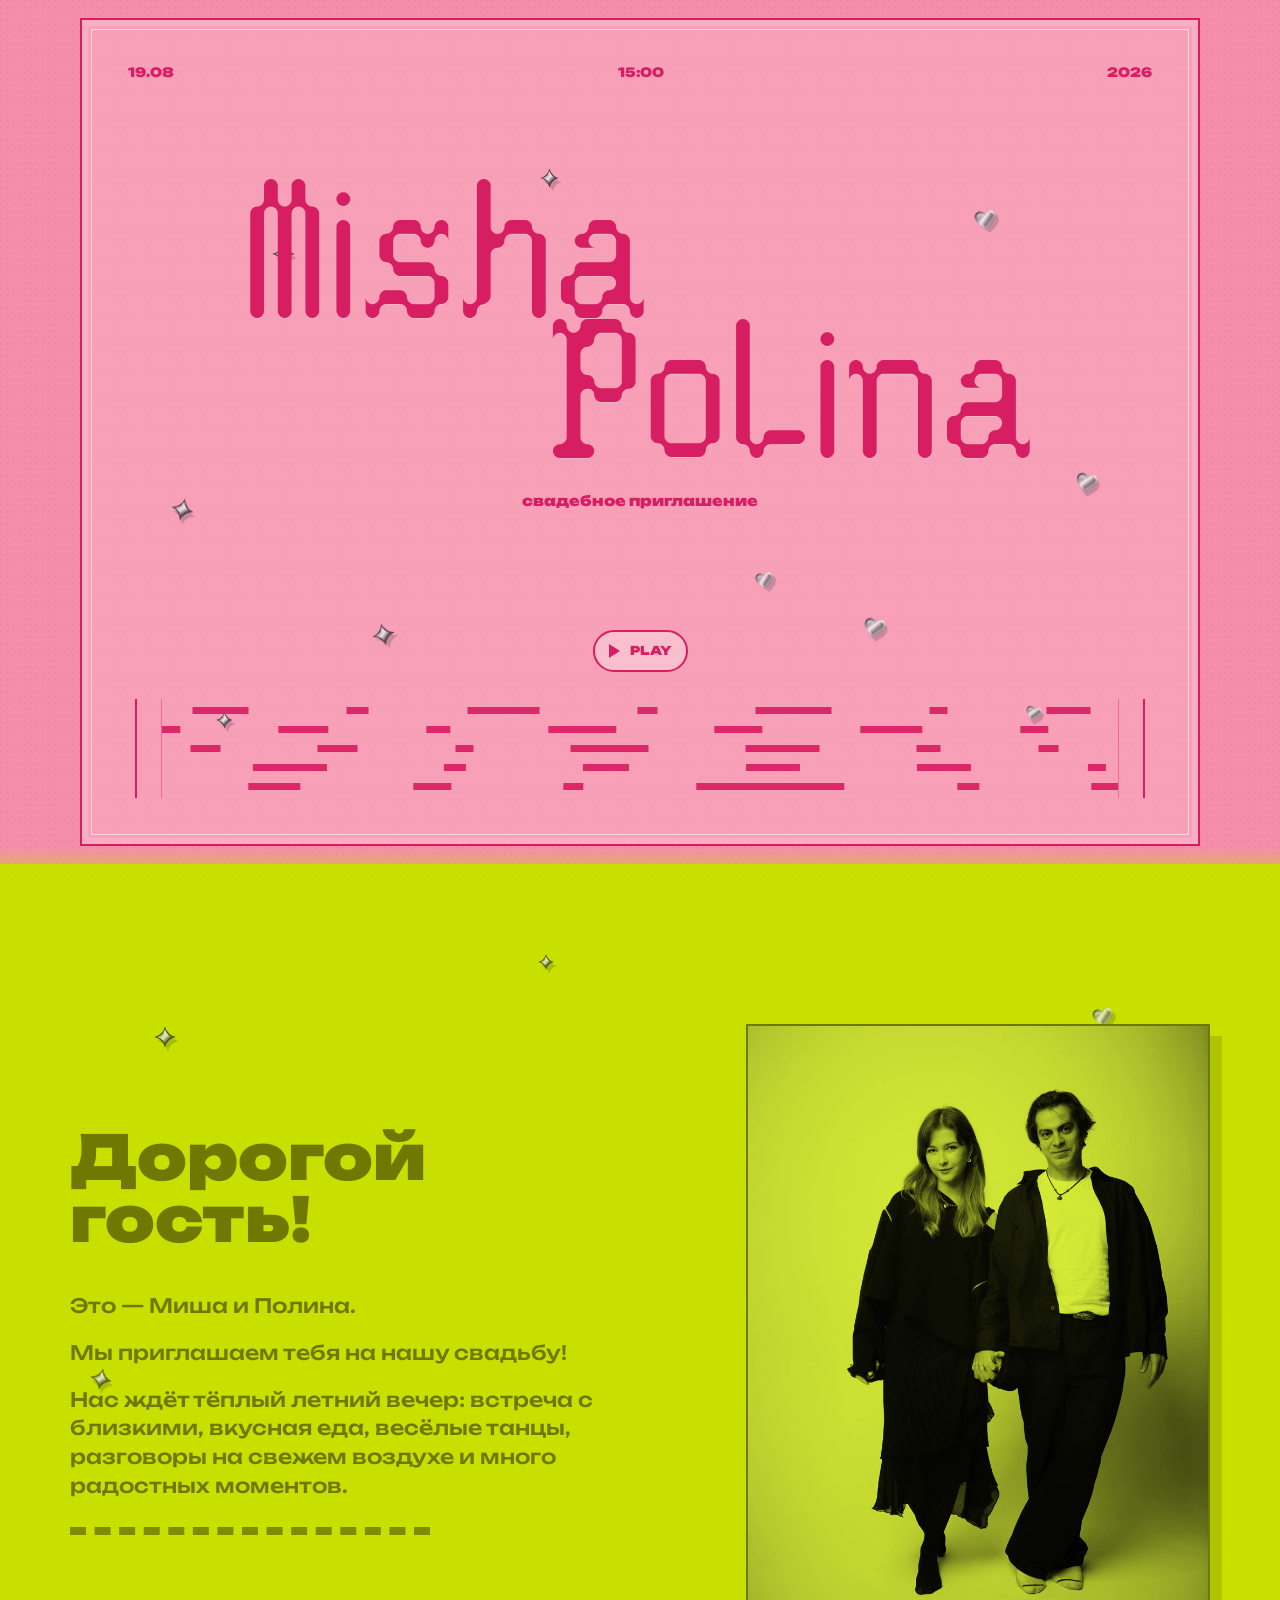
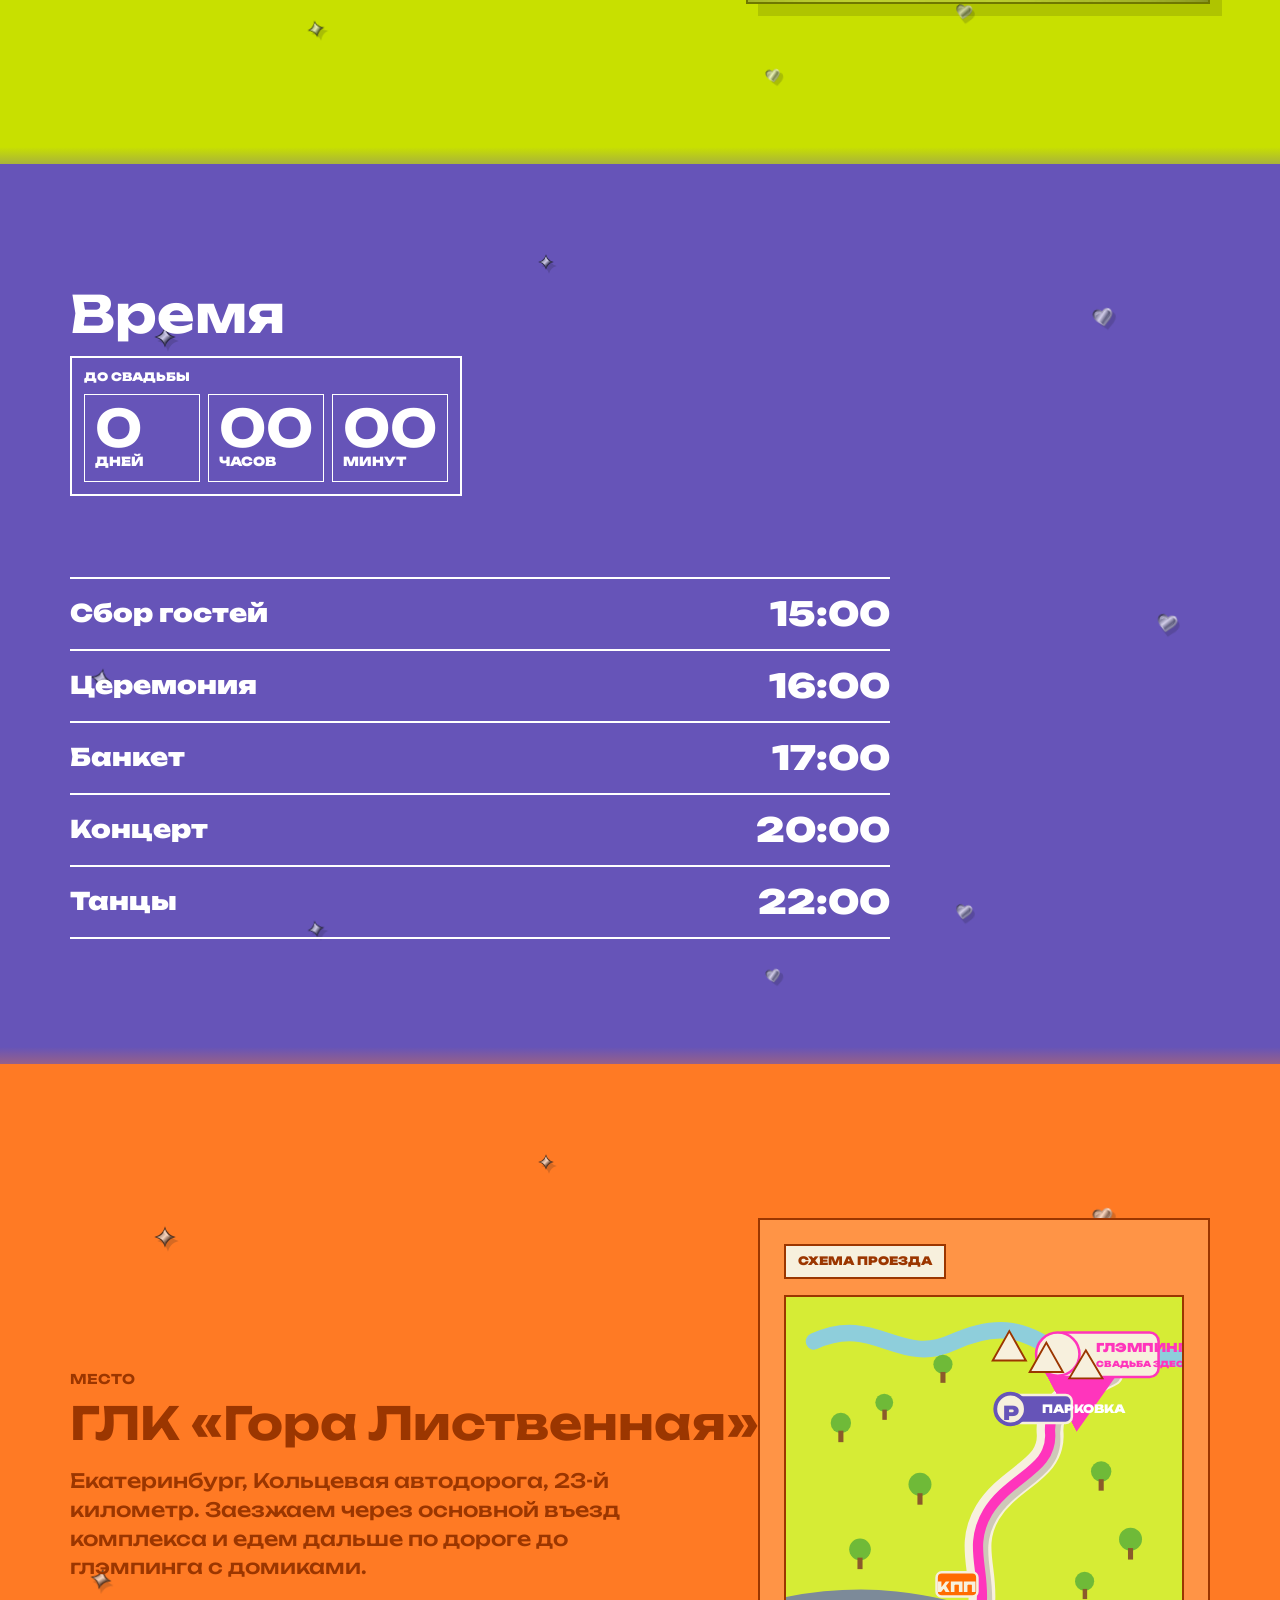
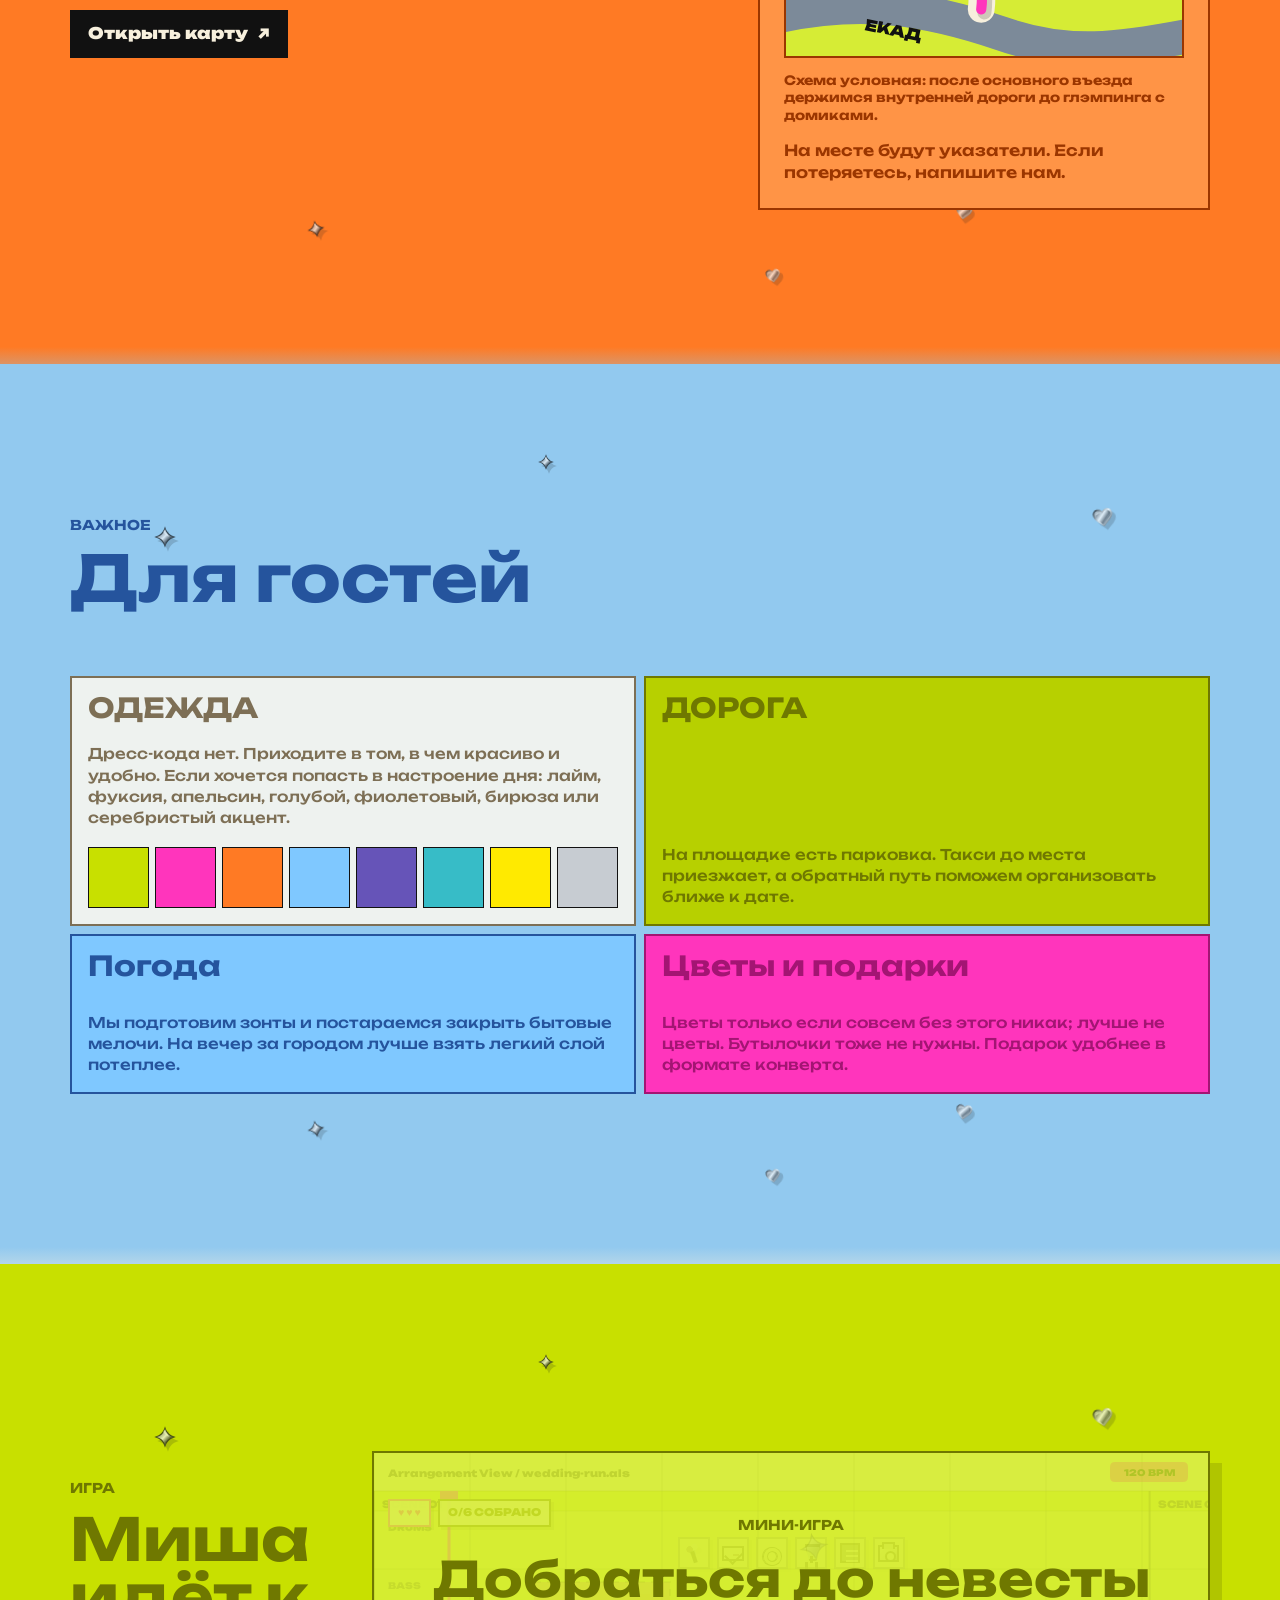
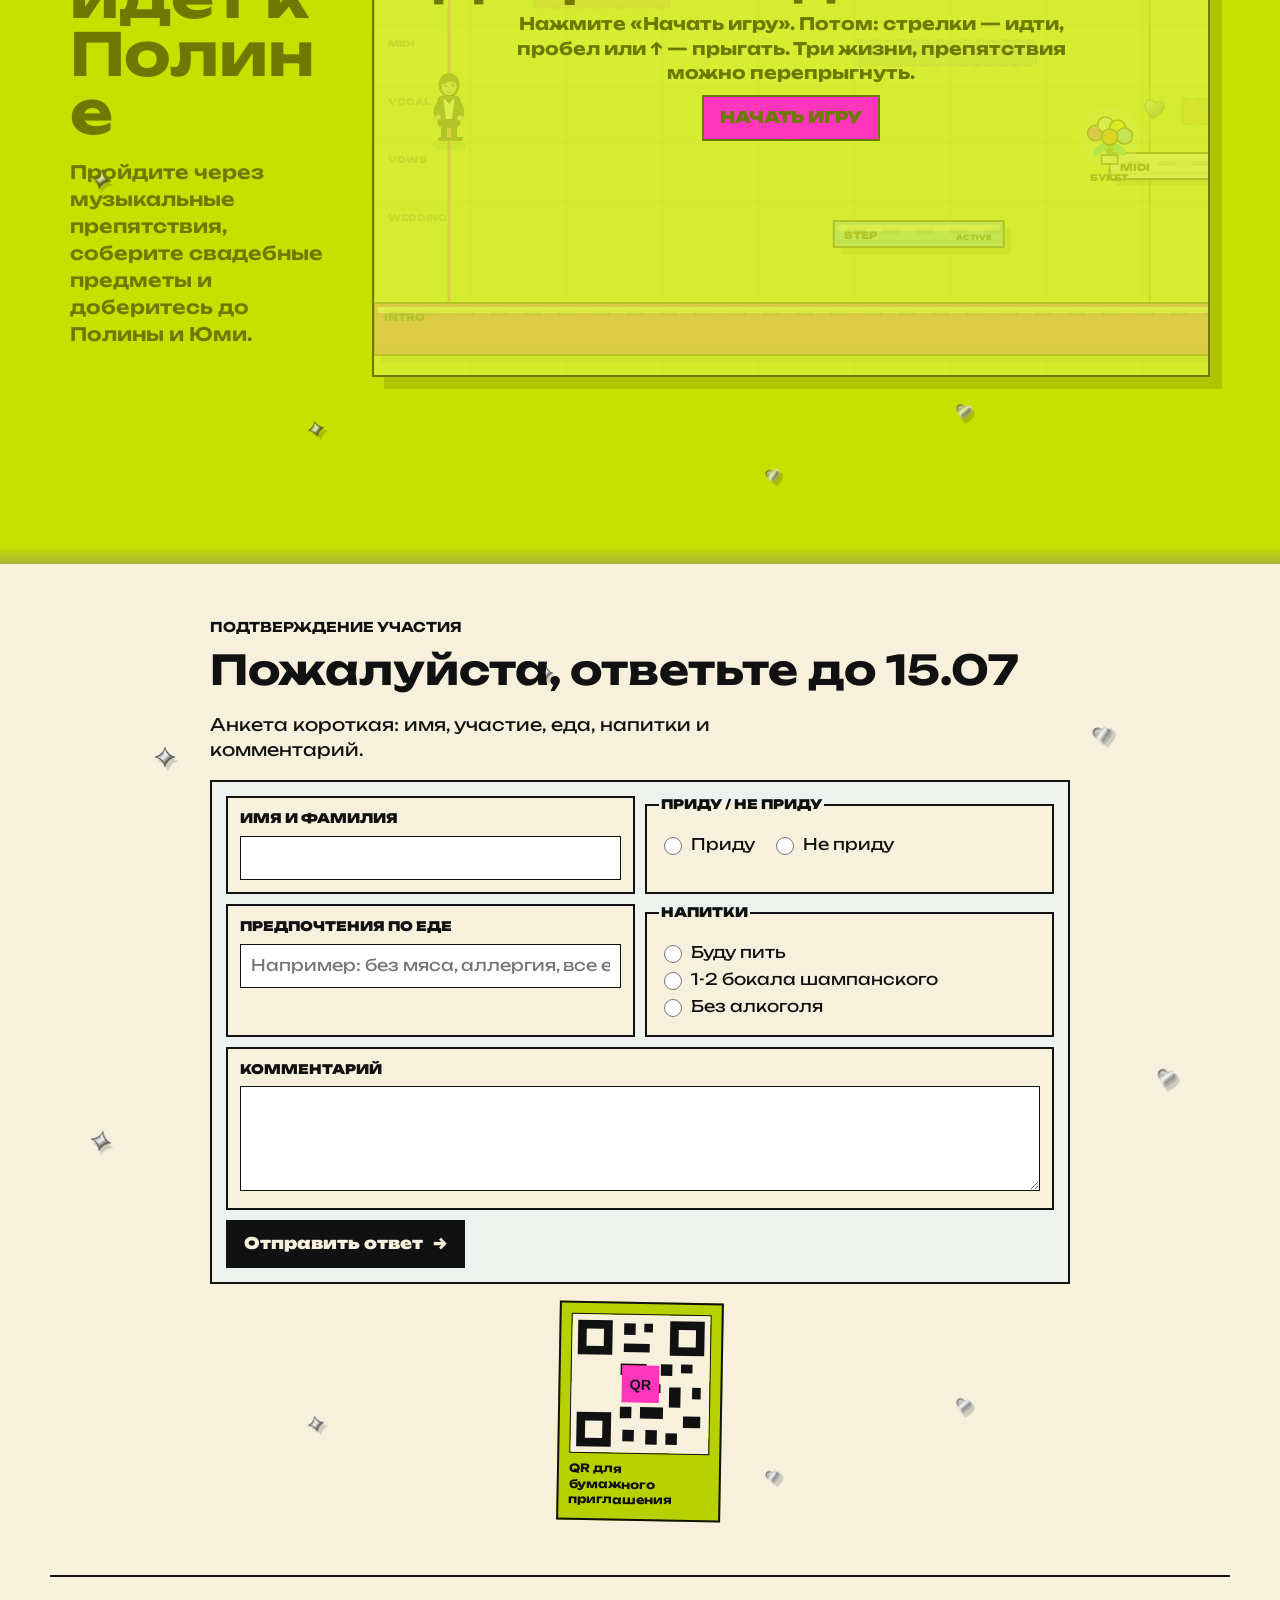
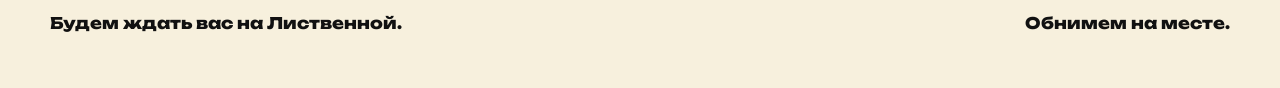
==== commit fc30f4cc: "Polish mobile game and finale" ====
--- a/index.html
+++ b/index.html
@@ -436,6 +436,7 @@
           </p>
         </div>
         <div class="game__stage" data-wedding-game>
+          <button class="game__close" type="button" data-game-close aria-label="Закрыть игру">×</button>
           <div class="game__hud" aria-hidden="true">
             <span data-game-lives>♥ ♥ ♥</span>
             <span data-game-items>0/6 собрано</span>
--- a/styles.css
+++ b/styles.css
@@ -1389,6 +1389,10 @@
   position: relative;
   overflow: hidden;
   box-shadow: 12px 12px 0 rgba(0, 0, 0, 0.12);
+  touch-action: none;
+  user-select: none;
+  -webkit-user-select: none;
+  -webkit-touch-callout: none;
 }
 
 .game__canvas {
@@ -1398,38 +1402,69 @@
   min-height: 430px;
   background: #d5ed2b;
   image-rendering: auto;
+  touch-action: none;
+}
+
+.game__close {
+  position: absolute;
+  right: 10px;
+  top: 10px;
+  z-index: 8;
+  display: none;
+  width: 38px;
+  height: 38px;
+  border: 2px solid currentColor;
+  border-radius: 999px;
+  background: rgba(247, 240, 221, 0.92);
+  color: currentColor;
+  font-family: var(--font-mono);
+  font-size: 1.2rem;
+  font-weight: 900;
+  line-height: 1;
+  box-shadow: 4px 4px 0 rgba(0, 0, 0, 0.16);
+  cursor: pointer;
+  touch-action: manipulation;
 }
 
 .game__hud {
   position: absolute;
   left: 14px;
-  right: 14px;
-  top: 12px;
+  right: auto;
+  top: 46px;
   z-index: 4;
   display: flex;
   flex-wrap: wrap;
-  justify-content: space-between;
+  justify-content: flex-start;
   align-items: flex-start;
-  gap: 10px;
+  gap: 7px;
   pointer-events: none;
   font-family: var(--font-mono);
-  font-size: clamp(0.62rem, 1vw, 0.8rem);
+  font-size: clamp(0.58rem, 0.82vw, 0.72rem);
   font-weight: 900;
   text-transform: uppercase;
 }
 
 .game__hud span {
   border: 2px solid currentColor;
-  background: rgba(247, 240, 221, 0.82);
-  padding: 6px 9px;
+  background: rgba(247, 240, 221, 0.9);
+  padding: 5px 8px;
   box-shadow: 3px 3px 0 rgba(0, 0, 0, 0.12);
+}
+
+.game__hud [data-game-lives] {
+  color: #ff35bc;
+  background: rgba(247, 240, 221, 0.96);
+}
+
+.game__hud [data-game-distance] {
+  display: none;
 }
 
 .game__inventory {
   position: absolute;
   left: 14px;
   right: 14px;
-  top: 52px;
+  top: 84px;
   z-index: 4;
   display: flex;
   justify-content: center;
@@ -1458,6 +1493,11 @@
   transform: translateY(-2px);
 }
 
+.game__stage.is-finished .game__hud,
+.game__stage.is-finished .game__inventory {
+  display: none;
+}
+
 .game__icon {
   position: relative;
   display: block;
@@ -1682,7 +1722,7 @@
   position: absolute;
   left: 50%;
   bottom: 14px;
-  z-index: 4;
+  z-index: 6;
   display: none;
   grid-template-columns: repeat(3, 54px);
   gap: 8px;
@@ -2141,22 +2181,95 @@
     min-height: 320px;
   }
 
+  body.is-game-fullscreen {
+    overflow: hidden;
+    overscroll-behavior: none;
+  }
+
+  body.is-game-fullscreen .site-bar {
+    display: none;
+  }
+
+  body.is-game-fullscreen .game {
+    min-height: 100svh;
+    padding: 0;
+  }
+
+  body.is-game-fullscreen .game__copy,
+  body.is-game-fullscreen .game > .section__silver-marks {
+    display: none;
+  }
+
+  .game__stage.is-mobile-fullscreen {
+    position: fixed;
+    inset: 0;
+    z-index: 100;
+    width: 100vw;
+    height: 100dvh;
+    min-height: 100dvh;
+    border: 0;
+    box-shadow: none;
+    background: #d5ed2b;
+  }
+
+  .game__stage.is-mobile-fullscreen .game__close {
+    display: grid;
+    place-items: center;
+  }
+
+  .game__stage.is-mobile-fullscreen .game__canvas {
+    height: 100dvh;
+    min-height: 100dvh;
+  }
+
+  .game__stage.is-mobile-fullscreen .game__overlay {
+    padding: max(56px, env(safe-area-inset-top) + 44px) 18px max(28px, env(safe-area-inset-bottom) + 18px);
+  }
+
+  .game__stage.is-mobile-fullscreen .game__controls {
+    bottom: max(14px, env(safe-area-inset-bottom) + 10px);
+    grid-template-columns: repeat(3, minmax(62px, 72px));
+    gap: 10px;
+  }
+
+  .game__stage.is-mobile-fullscreen .game__controls button {
+    width: auto;
+    height: 54px;
+    background: rgba(247, 240, 221, 0.94);
+    font-size: 1.25rem;
+  }
+
+  .game__stage.is-mobile-fullscreen .game__hud {
+    top: max(48px, env(safe-area-inset-top) + 42px);
+    left: max(10px, env(safe-area-inset-left) + 10px);
+  }
+
+  .game__stage.is-mobile-fullscreen .game__inventory {
+    top: max(86px, env(safe-area-inset-top) + 80px);
+    left: max(10px, env(safe-area-inset-left) + 10px);
+    right: max(10px, env(safe-area-inset-right) + 10px);
+  }
+
   .game__canvas {
     height: 360px;
     min-height: 360px;
   }
 
+  .game__controls {
+    display: grid;
+  }
+
   .game__stage.is-finished .game__controls {
     display: none;
   }
 
   .game__hud {
-    top: 8px;
+    top: 42px;
     font-size: 0.58rem;
   }
 
   .game__inventory {
-    top: 46px;
+    top: 78px;
     gap: 5px;
   }
 
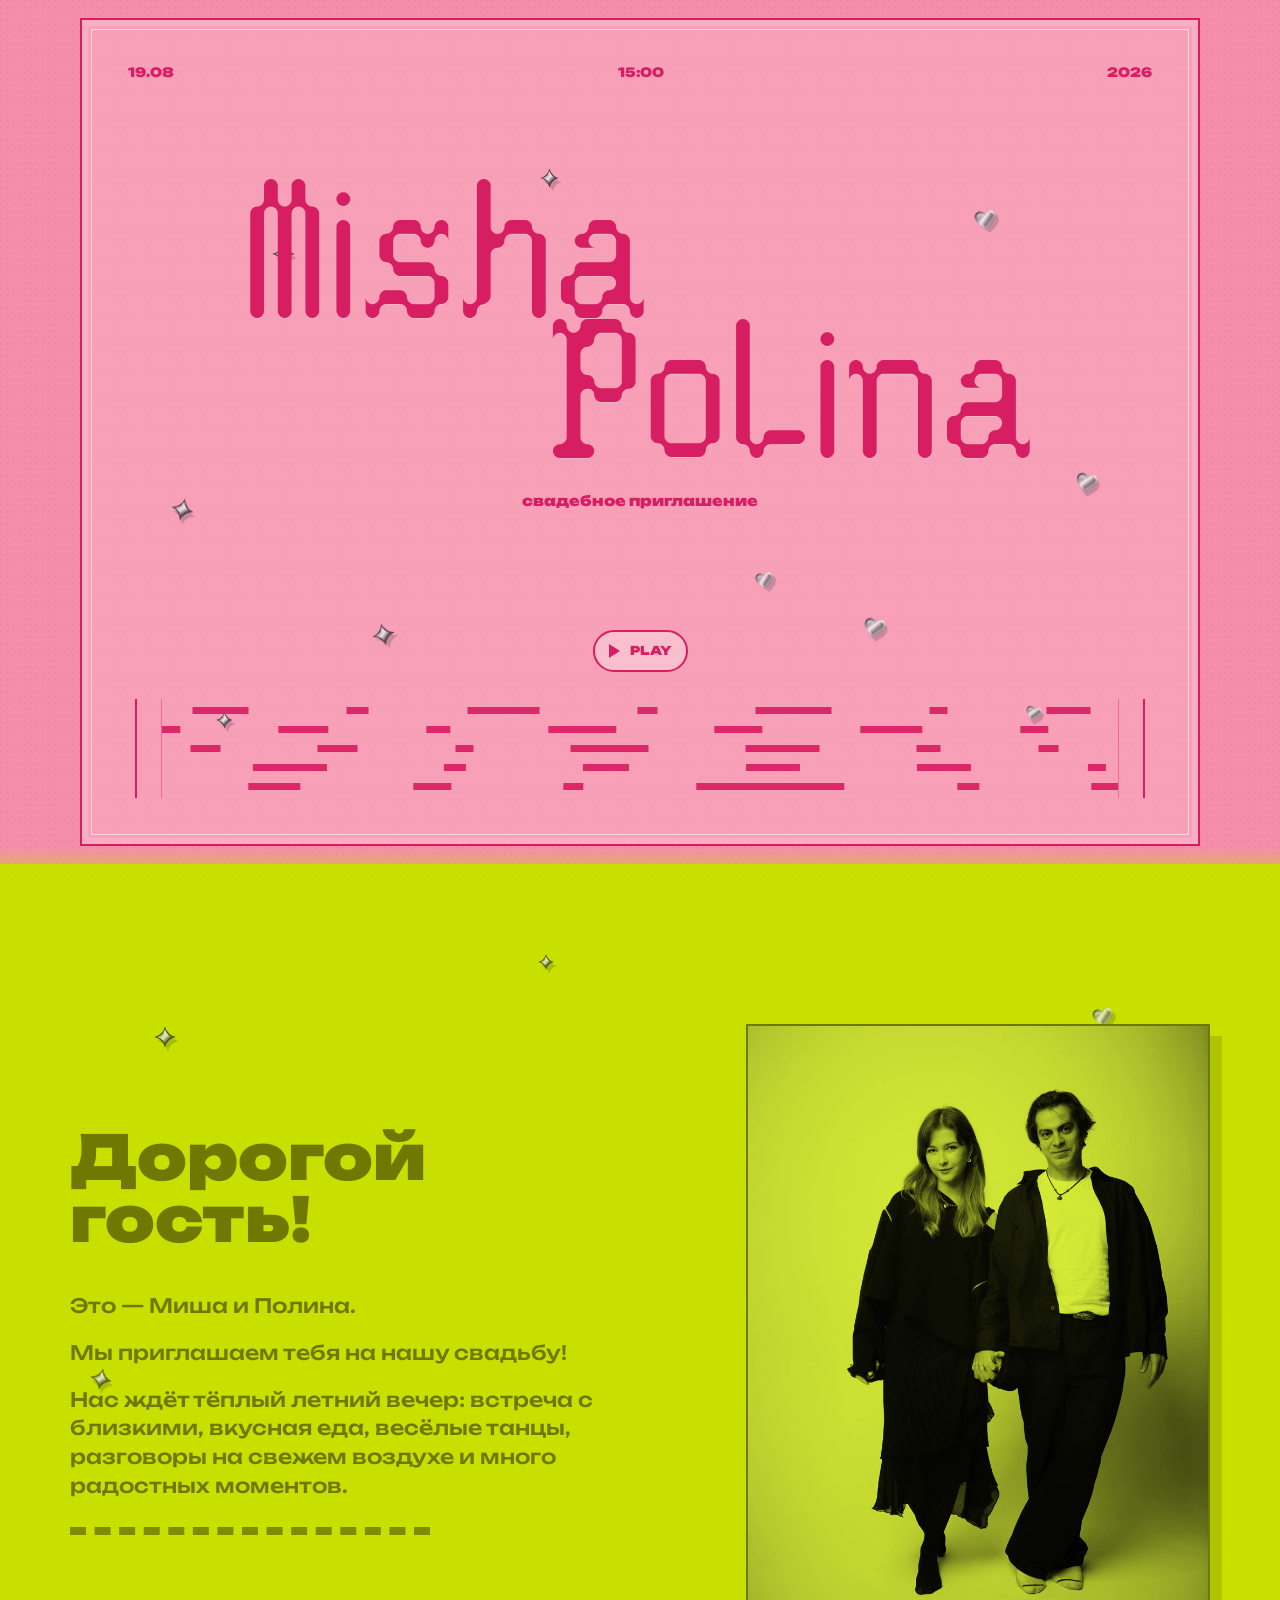
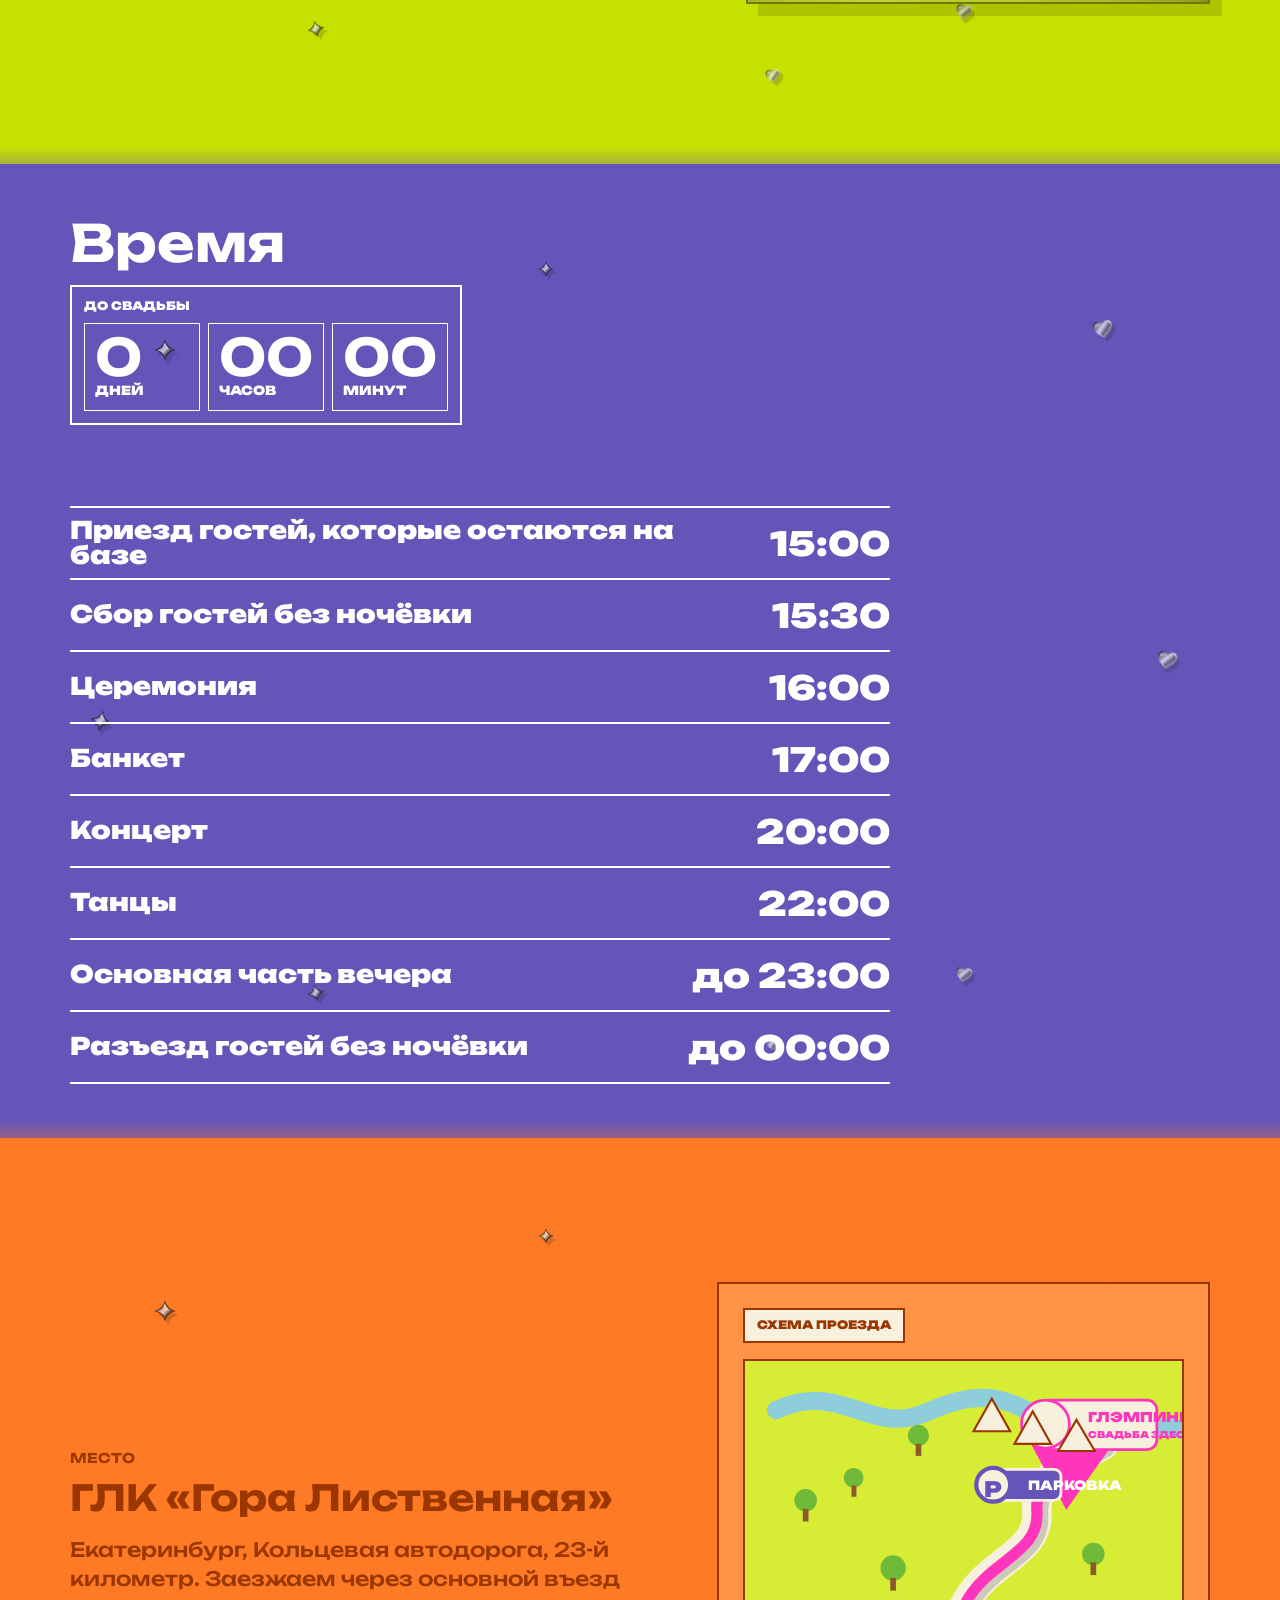
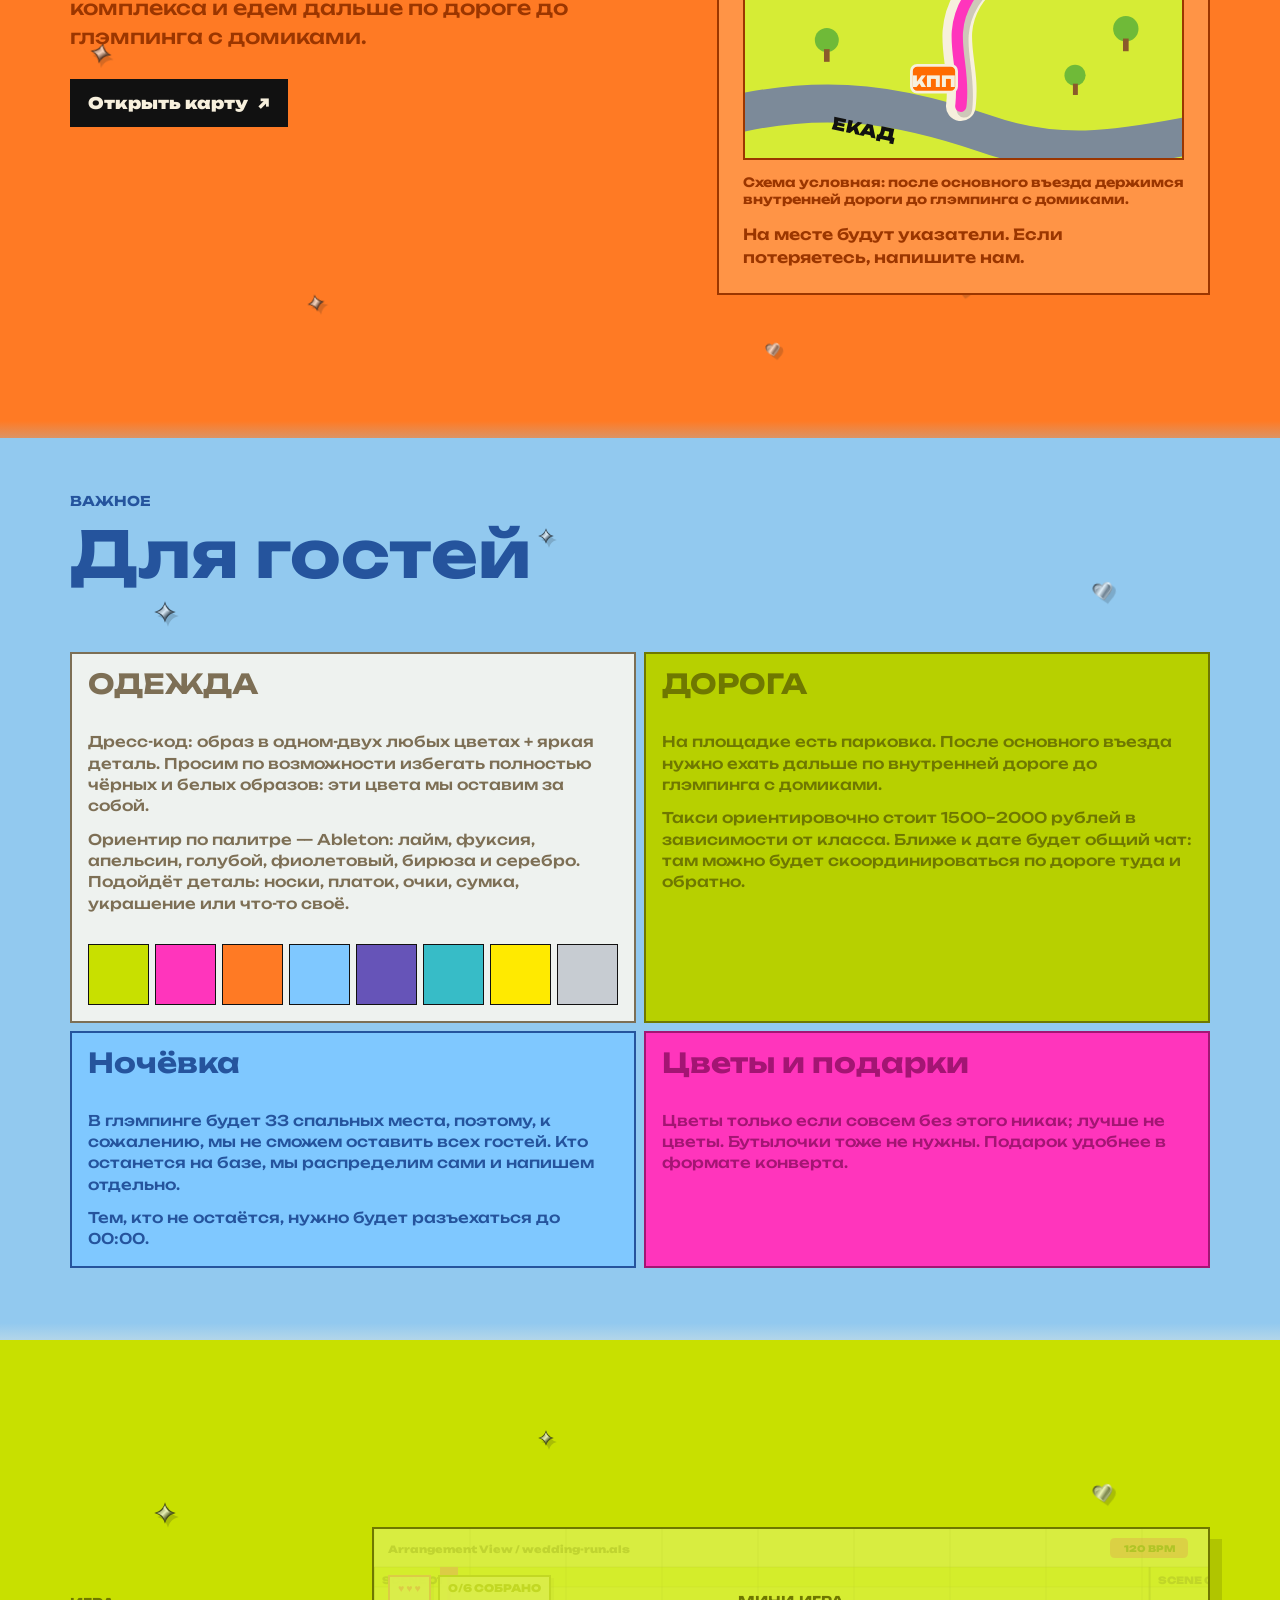
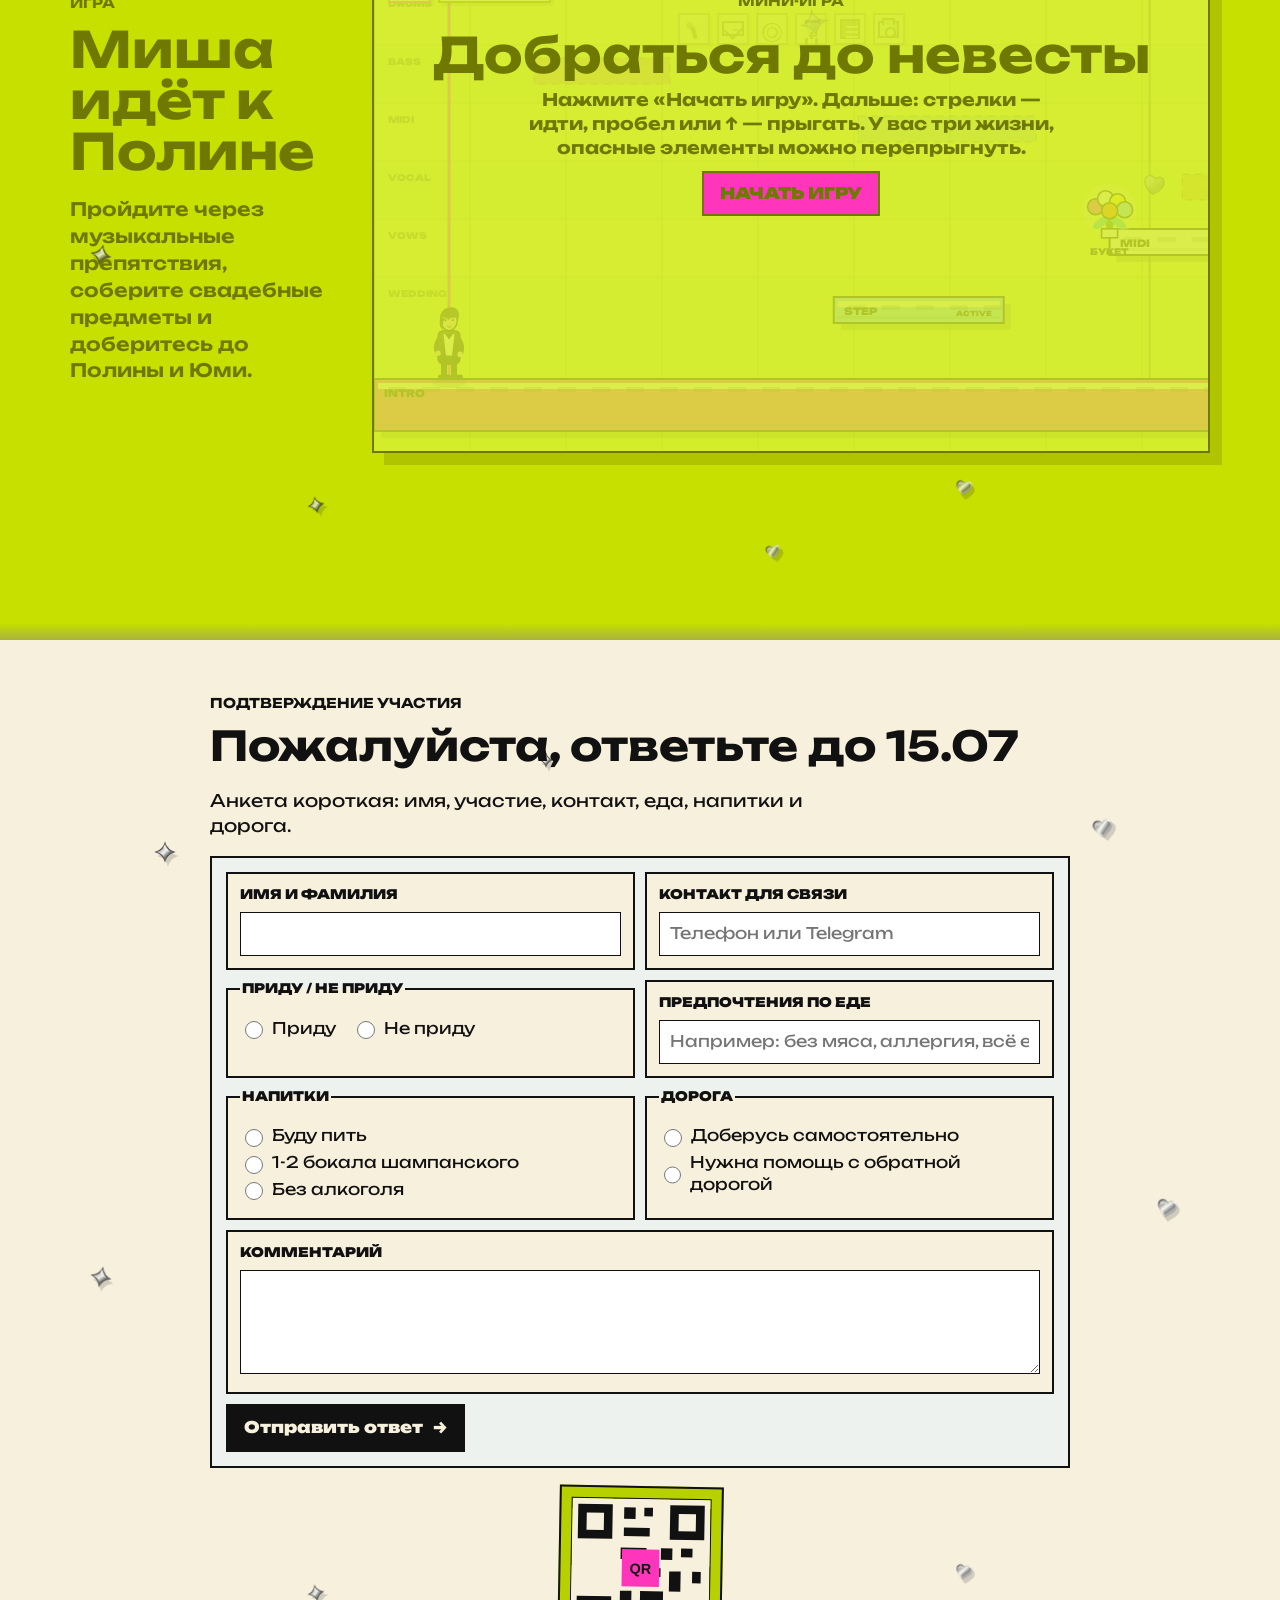
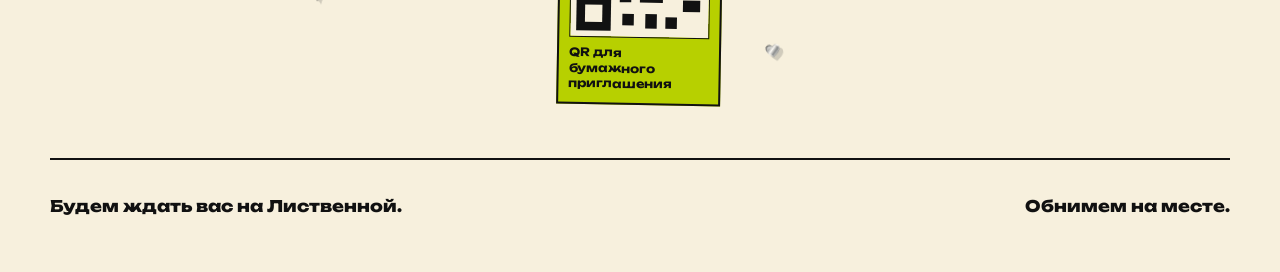
==== commit 5278dfa8: "Update wedding invitation content and game" ====
--- a/index.html
+++ b/index.html
@@ -247,8 +247,12 @@
         </div>
         <ol class="timeline" aria-label="Время">
           <li>
-            <span>Сбор гостей</span>
+            <span>Приезд гостей, которые остаются на базе</span>
             <time datetime="2026-08-19T15:00">15:00</time>
+          </li>
+          <li>
+            <span>Сбор гостей без ночёвки</span>
+            <time datetime="2026-08-19T15:30">15:30</time>
           </li>
           <li>
             <span>Церемония</span>
@@ -265,6 +269,14 @@
           <li>
             <span>Танцы</span>
             <time datetime="2026-08-19T22:00">22:00</time>
+          </li>
+          <li>
+            <span>Основная часть вечера</span>
+            <time datetime="2026-08-19T23:00">до 23:00</time>
+          </li>
+          <li>
+            <span>Разъезд гостей без ночёвки</span>
+            <time datetime="2026-08-20T00:00">до 00:00</time>
           </li>
         </ol>
       </section>
@@ -290,7 +302,7 @@
           </p>
           <a
             class="button-link"
-            href="https://yandex.ru/maps/?ll=60.738538%2C56.939468&z=15&pt=60.738538%2C56.939468,pm2rdm"
+            href="https://yandex.ru/maps/-/CTQwrZ~t"
             target="_blank"
             rel="noreferrer"
           >
@@ -377,9 +389,14 @@
           <article class="note note--dress">
             <h3>Одежда</h3>
             <p>
-              Дресс-кода нет. Приходите в том, в чем красиво и удобно. Если
-              хочется попасть в настроение дня: лайм, фуксия, апельсин,
-              голубой, фиолетовый, бирюза или серебристый акцент.
+              Дресс-код: образ в одном-двух любых цветах + яркая деталь.
+              Просим по возможности избегать полностью чёрных и белых образов:
+              эти цвета мы оставим за собой.
+            </p>
+            <p>
+              Ориентир по палитре — Ableton: лайм, фуксия, апельсин, голубой,
+              фиолетовый, бирюза и серебро. Подойдёт деталь: носки, платок,
+              очки, сумка, украшение или что-то своё.
             </p>
             <div class="swatches" aria-label="Цвета настроения">
               <span style="--swatch: #c8e000"></span>
@@ -395,15 +412,24 @@
           <article class="note note--road">
             <h3>Дорога</h3>
             <p>
-              На площадке есть парковка. Такси до места приезжает, а обратный
-              путь поможем организовать ближе к дате.
+              На площадке есть парковка. После основного въезда нужно ехать
+              дальше по внутренней дороге до глэмпинга с домиками.
+            </p>
+            <p>
+              Такси ориентировочно стоит 1500–2000 рублей в зависимости от
+              класса. Ближе к дате будет общий чат: там можно будет
+              скоординироваться по дороге туда и обратно.
             </p>
           </article>
           <article class="note note--weather">
-            <h3>Погода</h3>
-            <p>
-              Мы подготовим зонты и постараемся закрыть бытовые мелочи. На
-              вечер за городом лучше взять легкий слой потеплее.
+            <h3>Ночёвка</h3>
+            <p>
+              В глэмпинге будет 33 спальных места, поэтому, к сожалению, мы не
+              сможем оставить всех гостей. Кто останется на базе, мы распределим
+              сами и напишем отдельно.
+            </p>
+            <p>
+              Тем, кто не остаётся, нужно будет разъехаться до 00:00.
             </p>
           </article>
           <article class="note note--gifts">
@@ -461,8 +487,8 @@
             <p class="eyebrow">мини-игра</p>
             <h3 data-game-overlay-title>Добраться до невесты</h3>
             <p data-game-overlay-text>
-              Нажмите «Начать игру». Потом: стрелки — идти, пробел или ↑ —
-              прыгать. Три жизни, препятствия можно перепрыгнуть.
+              Нажмите «Начать игру». Дальше: стрелки — идти, пробел или ↑ —
+              прыгать. У вас три жизни, опасные элементы можно перепрыгнуть.
             </p>
             <button class="game__button" type="button" data-game-start>Начать игру</button>
           </div>
@@ -489,14 +515,24 @@
           <p class="eyebrow">подтверждение участия</p>
           <h2 id="rsvp-title">Пожалуйста, ответьте до 15.07</h2>
           <p>
-            Анкета короткая: имя, участие, еда, напитки и комментарий.
+            Анкета короткая: имя, участие, контакт, еда, напитки и дорога.
           </p>
         </div>
 
         <form class="rsvp-form" id="rsvp-form">
+          <input type="hidden" name="_subject" value="Свадьба: ответ гостя">
+          <input type="hidden" name="_template" value="table">
+          <input type="hidden" name="_captcha" value="false">
+          <input type="text" name="_honey" tabindex="-1" autocomplete="off" aria-hidden="true">
+
           <label>
             <span>Имя и фамилия</span>
             <input name="name" autocomplete="name" required>
+          </label>
+
+          <label>
+            <span>Контакт для связи</span>
+            <input name="contact" autocomplete="tel" placeholder="Телефон или Telegram">
           </label>
 
           <fieldset>
@@ -507,7 +543,7 @@
 
           <label>
             <span>Предпочтения по еде</span>
-            <input name="food" placeholder="Например: без мяса, аллергия, все ем">
+            <input name="food" placeholder="Например: без мяса, аллергия, всё ем">
           </label>
 
           <fieldset>
@@ -517,6 +553,12 @@
             <label><input type="radio" name="alcohol" value="Без алкоголя"> Без алкоголя</label>
           </fieldset>
 
+          <fieldset>
+            <legend>Дорога</legend>
+            <label><input type="radio" name="transport" value="Доберусь самостоятельно" required> Доберусь самостоятельно</label>
+            <label><input type="radio" name="transport" value="Нужна помощь с обратной дорогой"> Нужна помощь с обратной дорогой</label>
+          </fieldset>
+
           <label class="rsvp-form__wide">
             <span>Комментарий</span>
             <textarea name="comment" rows="4"></textarea>
--- a/styles.css
+++ b/styles.css
@@ -804,7 +804,7 @@
 }
 
 .place {
-  grid-template-columns: minmax(0, 0.95fr) minmax(360px, 0.68fr);
+  grid-template-columns: minmax(0, 0.86fr) minmax(300px, 0.72fr);
 }
 
 .section--grid h2 {
@@ -882,7 +882,10 @@
 }
 
 .place__copy {
+  position: relative;
+  z-index: 3;
   align-self: center;
+  min-width: 0;
 }
 
 .place__copy p:not(.eyebrow) {
@@ -895,17 +898,20 @@
 
 .place__copy h2 {
   font-family: var(--font-narrow);
-  font-size: clamp(1.65rem, 3.55vw, 3.85rem);
+  max-width: 100%;
+  font-size: clamp(1.45rem, 2.8vw, 3.05rem);
   line-height: 1.04;
   font-style: normal;
   text-transform: none;
-  white-space: nowrap;
+  white-space: normal;
+  text-wrap: balance;
 }
 
 .route-card {
   position: relative;
   z-index: 2;
   align-self: center;
+  min-width: 0;
   min-height: min(58svh, 470px);
   border: 2px solid currentColor;
   background: var(--screen-paper-soft);
@@ -1268,12 +1274,13 @@
 }
 
 .note {
-  min-height: 160px;
+  min-height: 205px;
   border: 2px solid currentColor;
   padding: 16px;
   display: flex;
   flex-direction: column;
-  justify-content: space-between;
+  justify-content: flex-start;
+  gap: 12px;
 }
 
 .note h3 {
@@ -1378,8 +1385,11 @@
 }
 
 .game h2 {
-  font-size: clamp(2.2rem, 4.6vw, 4.8rem);
-  line-height: 0.98;
+  max-width: 420px;
+  font-size: clamp(2.15rem, 3.9vw, 3.85rem);
+  line-height: 1.02;
+  overflow-wrap: normal;
+  word-break: normal;
 }
 
 .game__stage {
@@ -1745,6 +1755,7 @@
 }
 
 .rsvp-form {
+  position: relative;
   grid-column: 1;
   display: grid;
   grid-template-columns: repeat(2, minmax(0, 1fr));
@@ -1760,6 +1771,15 @@
   border: var(--line);
   background: var(--paper);
   padding: 12px;
+}
+
+.rsvp-form input[name="_honey"] {
+  position: absolute;
+  left: -9999px;
+  width: 1px;
+  height: 1px;
+  opacity: 0;
+  pointer-events: none;
 }
 
 .rsvp-form label span,
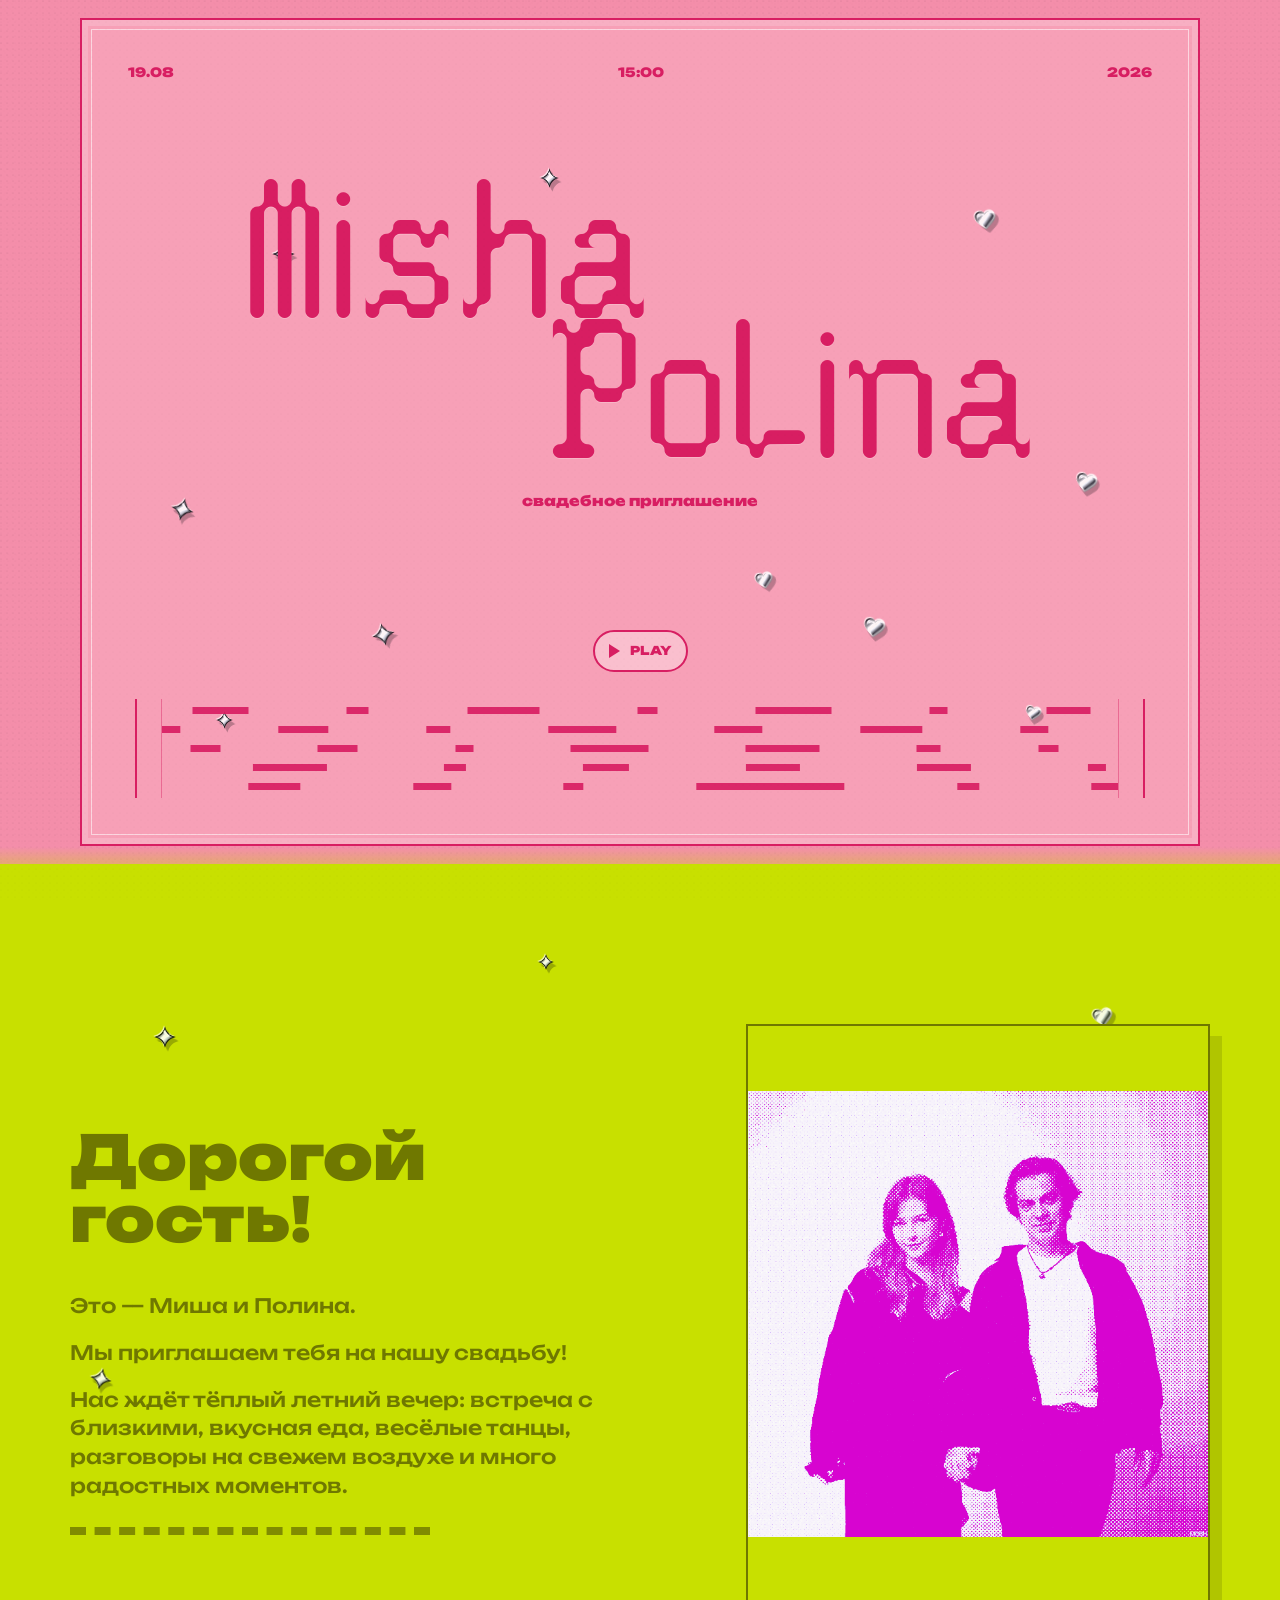
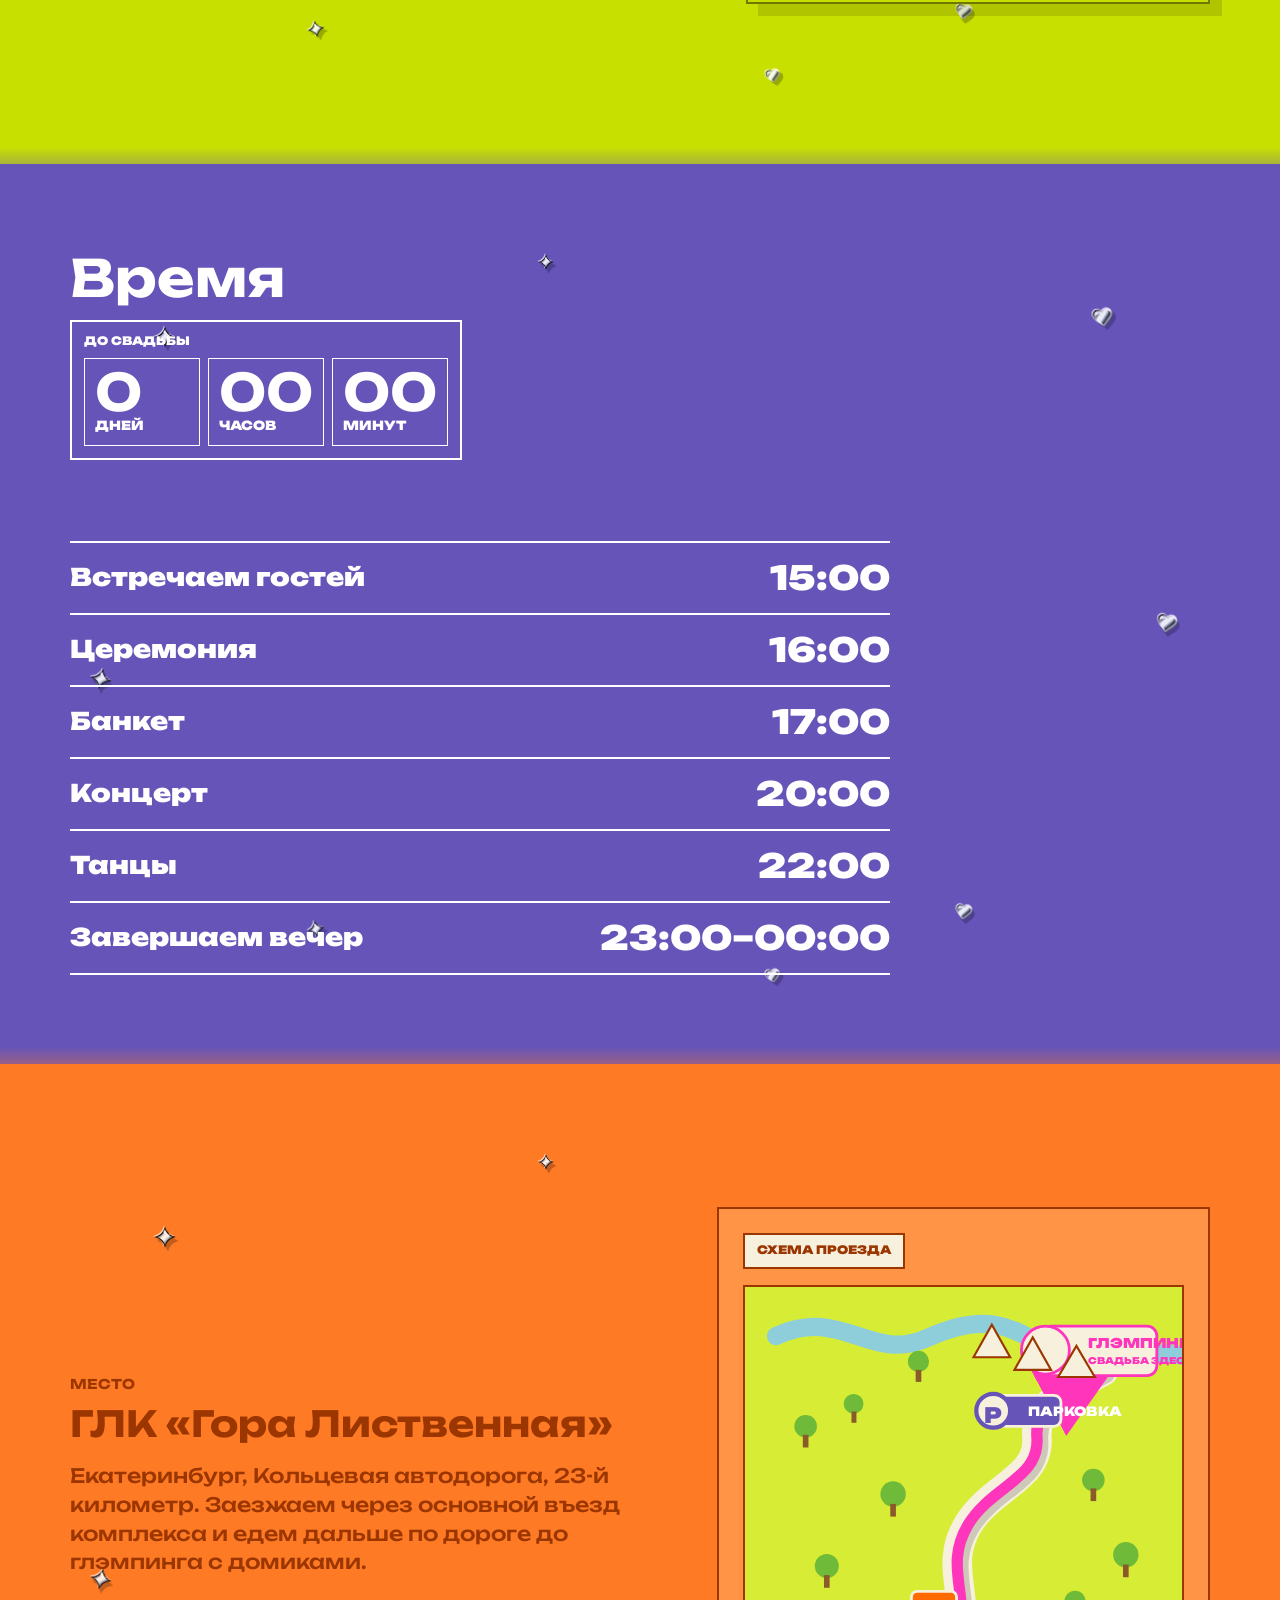
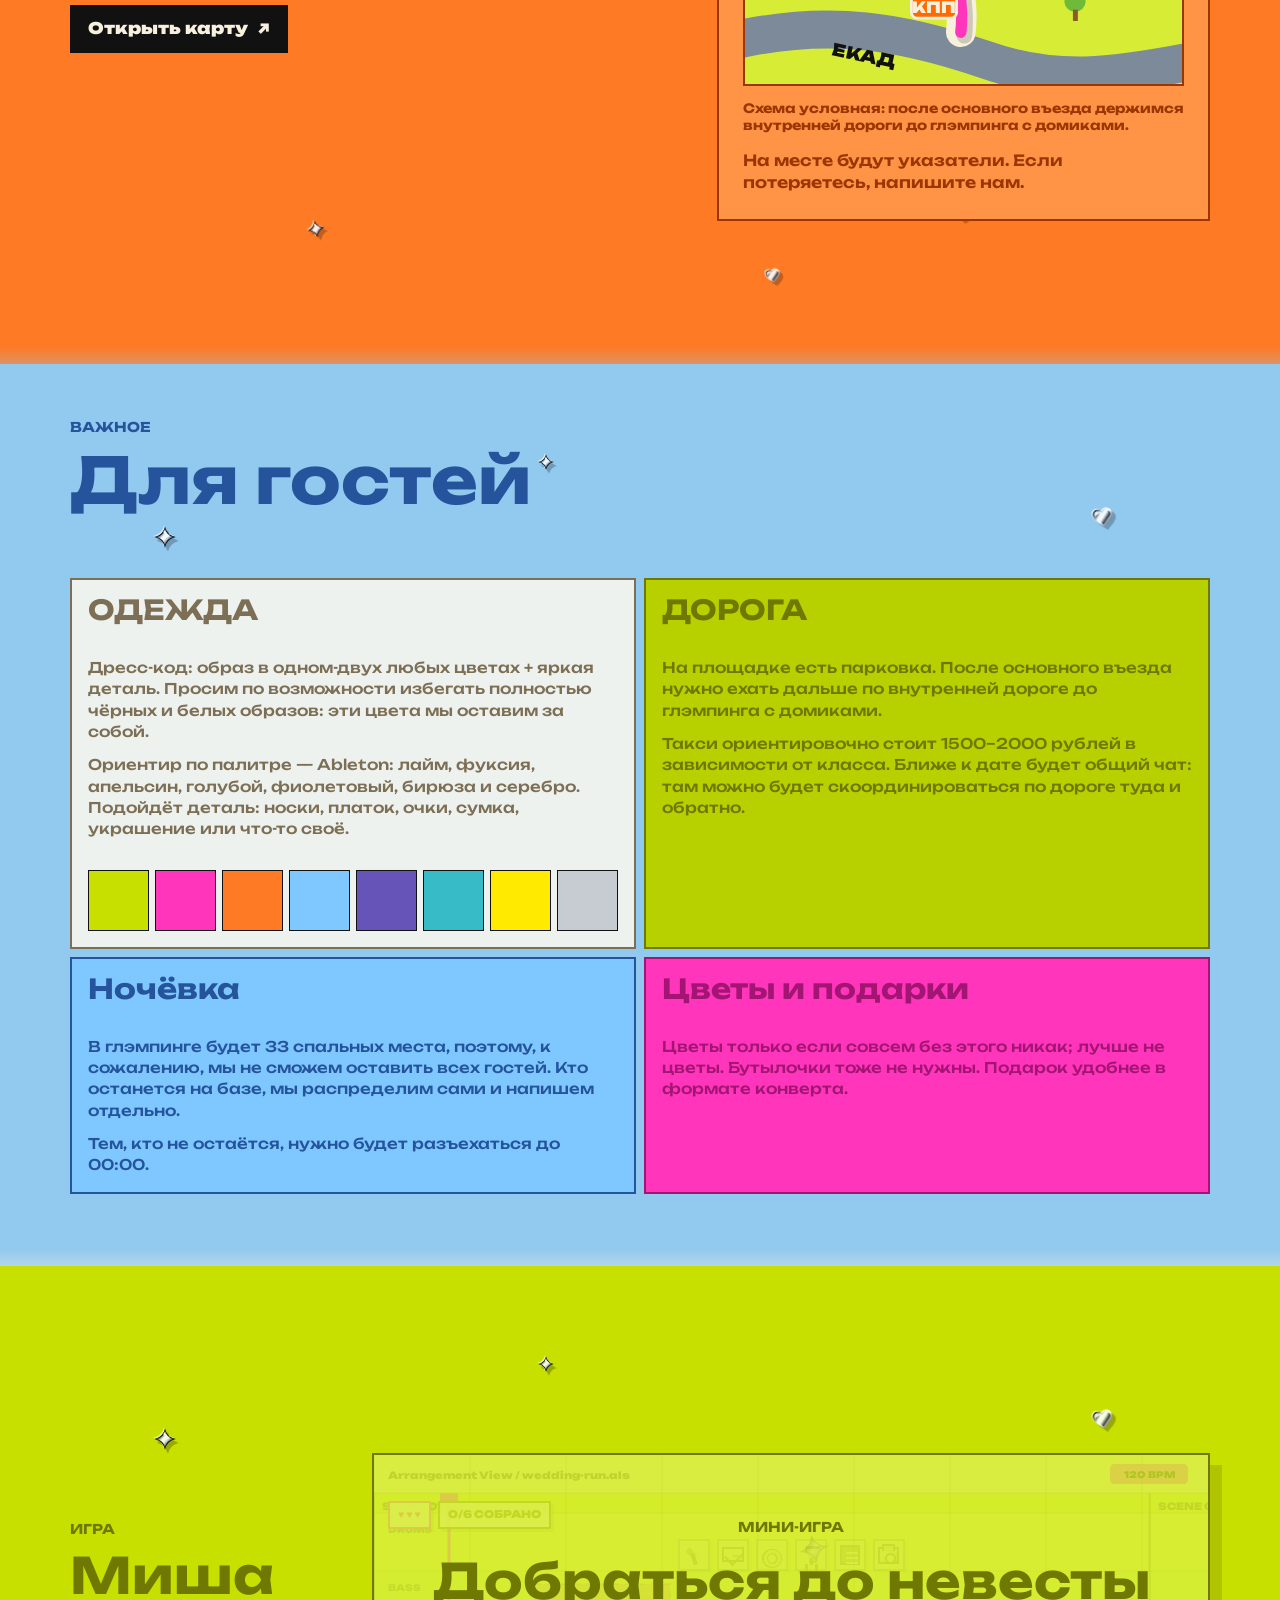
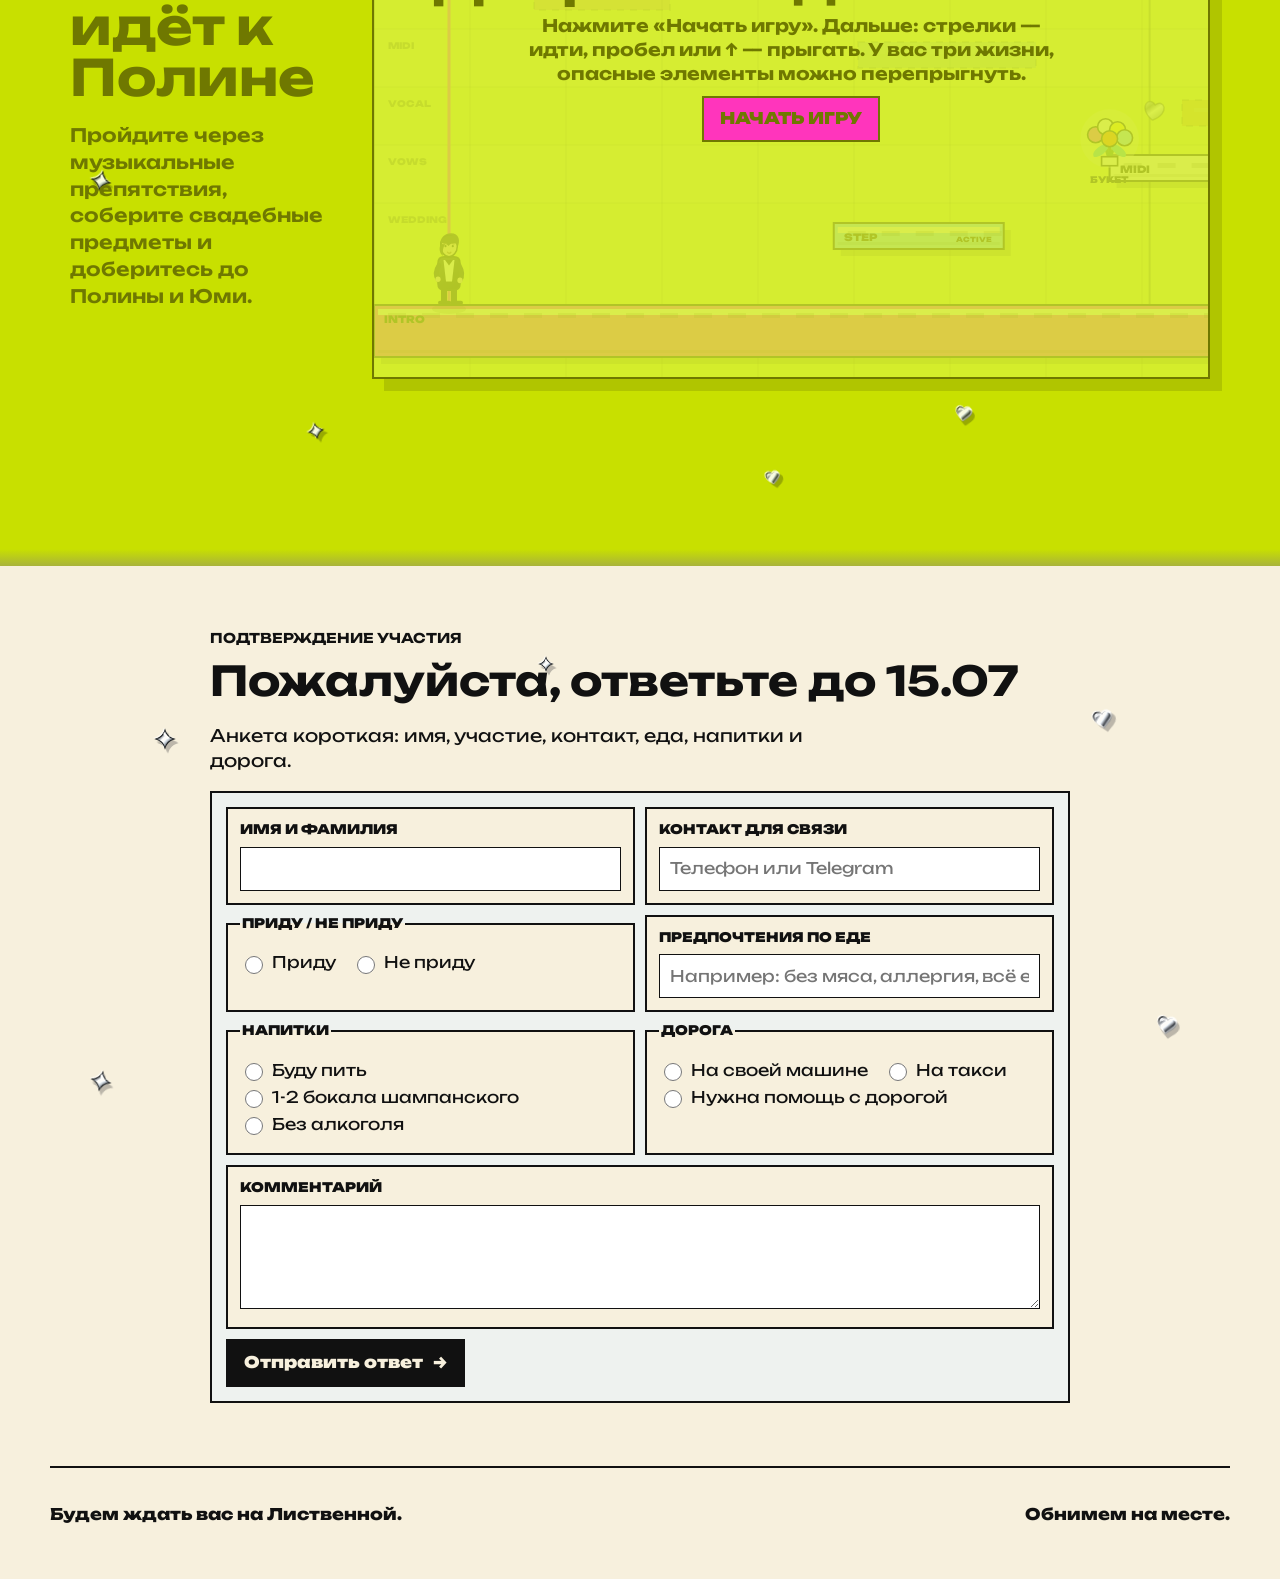
==== commit c9a08846: "Update invitation photo variant" ====
--- a/index.html
+++ b/index.html
@@ -218,8 +218,8 @@
             </p>
           </div>
         </div>
-        <figure class="intro__photo">
-          <img src="assets/misha-polina-walk.jpg" alt="Миша и Полина идут вместе и держатся за руки">
+        <figure class="intro__photo intro__photo--pop">
+          <img src="assets/misha-polina-pop-pink.png" alt="Миша и Полина идут вместе и держатся за руки">
         </figure>
       </section>
 
@@ -247,12 +247,8 @@
         </div>
         <ol class="timeline" aria-label="Время">
           <li>
-            <span>Приезд гостей, которые остаются на базе</span>
+            <span>Встречаем гостей</span>
             <time datetime="2026-08-19T15:00">15:00</time>
-          </li>
-          <li>
-            <span>Сбор гостей без ночёвки</span>
-            <time datetime="2026-08-19T15:30">15:30</time>
           </li>
           <li>
             <span>Церемония</span>
@@ -271,12 +267,8 @@
             <time datetime="2026-08-19T22:00">22:00</time>
           </li>
           <li>
-            <span>Основная часть вечера</span>
-            <time datetime="2026-08-19T23:00">до 23:00</time>
-          </li>
-          <li>
-            <span>Разъезд гостей без ночёвки</span>
-            <time datetime="2026-08-20T00:00">до 00:00</time>
+            <span>Завершаем вечер</span>
+            <time datetime="2026-08-19T23:00">23:00–00:00</time>
           </li>
         </ol>
       </section>
@@ -555,8 +547,9 @@
 
           <fieldset>
             <legend>Дорога</legend>
-            <label><input type="radio" name="transport" value="Доберусь самостоятельно" required> Доберусь самостоятельно</label>
-            <label><input type="radio" name="transport" value="Нужна помощь с обратной дорогой"> Нужна помощь с обратной дорогой</label>
+            <label><input type="radio" name="transport" value="На своей машине" required> На своей машине</label>
+            <label><input type="radio" name="transport" value="На такси"> На такси</label>
+            <label><input type="radio" name="transport" value="Нужна помощь с дорогой"> Нужна помощь с дорогой</label>
           </fieldset>
 
           <label class="rsvp-form__wide">
@@ -571,10 +564,6 @@
           <p class="form-status" id="form-status" role="status" aria-live="polite"></p>
         </form>
 
-        <aside class="qr-block" aria-label="QR-код анкеты">
-          <img src="assets/qr-placeholder.svg" alt="Место для QR-кода анкеты">
-          <p>QR для бумажного приглашения</p>
-        </aside>
       </section>
     </main>
 
--- a/styles.css
+++ b/styles.css
@@ -29,7 +29,8 @@
   --hero-ink-muted: rgba(216, 30, 98, 0.72);
   --hero-star: #fff4f7;
   --hero-border: #d81e62;
-  --silver-shadow: rgba(20, 23, 28, 0.24);
+  --silver-shadow: rgba(20, 23, 28, 0.28);
+  --silver-glint: rgba(255, 255, 255, 0.74);
   --screen-paper: var(--paper);
   --screen-paper-soft: var(--paper-cool);
   --screen-ink: var(--ink);
@@ -380,8 +381,12 @@
   position: absolute;
   width: clamp(14px, 1.8vw, 24px);
   height: auto;
-  opacity: 0.78;
-  filter: drop-shadow(3px 4px 0 var(--silver-shadow));
+  opacity: 0.9;
+  filter:
+    drop-shadow(-1px -1px 0 var(--silver-glint))
+    drop-shadow(3px 4px 0 var(--silver-shadow))
+    contrast(1.18)
+    brightness(1.08);
 }
 
 .hero__silver-marks img:nth-child(1) {
@@ -597,8 +602,12 @@
   position: absolute;
   width: clamp(13px, 1.8vw, 22px);
   height: auto;
-  opacity: 0.72;
-  filter: drop-shadow(3px 4px 0 var(--silver-shadow));
+  opacity: 0.88;
+  filter:
+    drop-shadow(-1px -1px 0 var(--silver-glint))
+    drop-shadow(3px 4px 0 var(--silver-shadow))
+    contrast(1.18)
+    brightness(1.08);
 }
 
 .section__silver-marks img:nth-child(1) {
@@ -786,6 +795,16 @@
   object-position: center;
   filter: grayscale(1) contrast(1.08);
   mix-blend-mode: multiply;
+}
+
+.intro__photo--pop {
+  background: #c8e000;
+}
+
+.intro__photo--pop img {
+  object-fit: contain;
+  filter: none;
+  mix-blend-mode: normal;
 }
 
 .section--grid,
@@ -1839,32 +1858,6 @@
   font-size: 0.95rem;
 }
 
-.qr-block {
-  position: relative;
-  z-index: 2;
-  grid-column: 1;
-  justify-self: center;
-  align-self: start;
-  width: 164px;
-  border: var(--line);
-  background: var(--green);
-  padding: 10px;
-  transform: rotate(1deg);
-}
-
-.qr-block img {
-  width: 100%;
-  aspect-ratio: 1;
-  border: 1px solid var(--ink);
-}
-
-.qr-block p {
-  margin: 8px 0 0;
-  font-family: var(--font-mono);
-  font-size: 0.72rem;
-  font-weight: 700;
-}
-
 .footer {
   width: min(100% - 40px, var(--max));
   margin: 0 auto;
@@ -2326,12 +2319,6 @@
     grid-template-columns: 1fr;
   }
 
-  .qr-block {
-    position: static;
-    width: 150px;
-    grid-column: 1;
-  }
-
   .section__silver-marks img:nth-child(1),
   .section__silver-marks img:nth-child(2),
   .section__silver-marks img:nth-child(5),
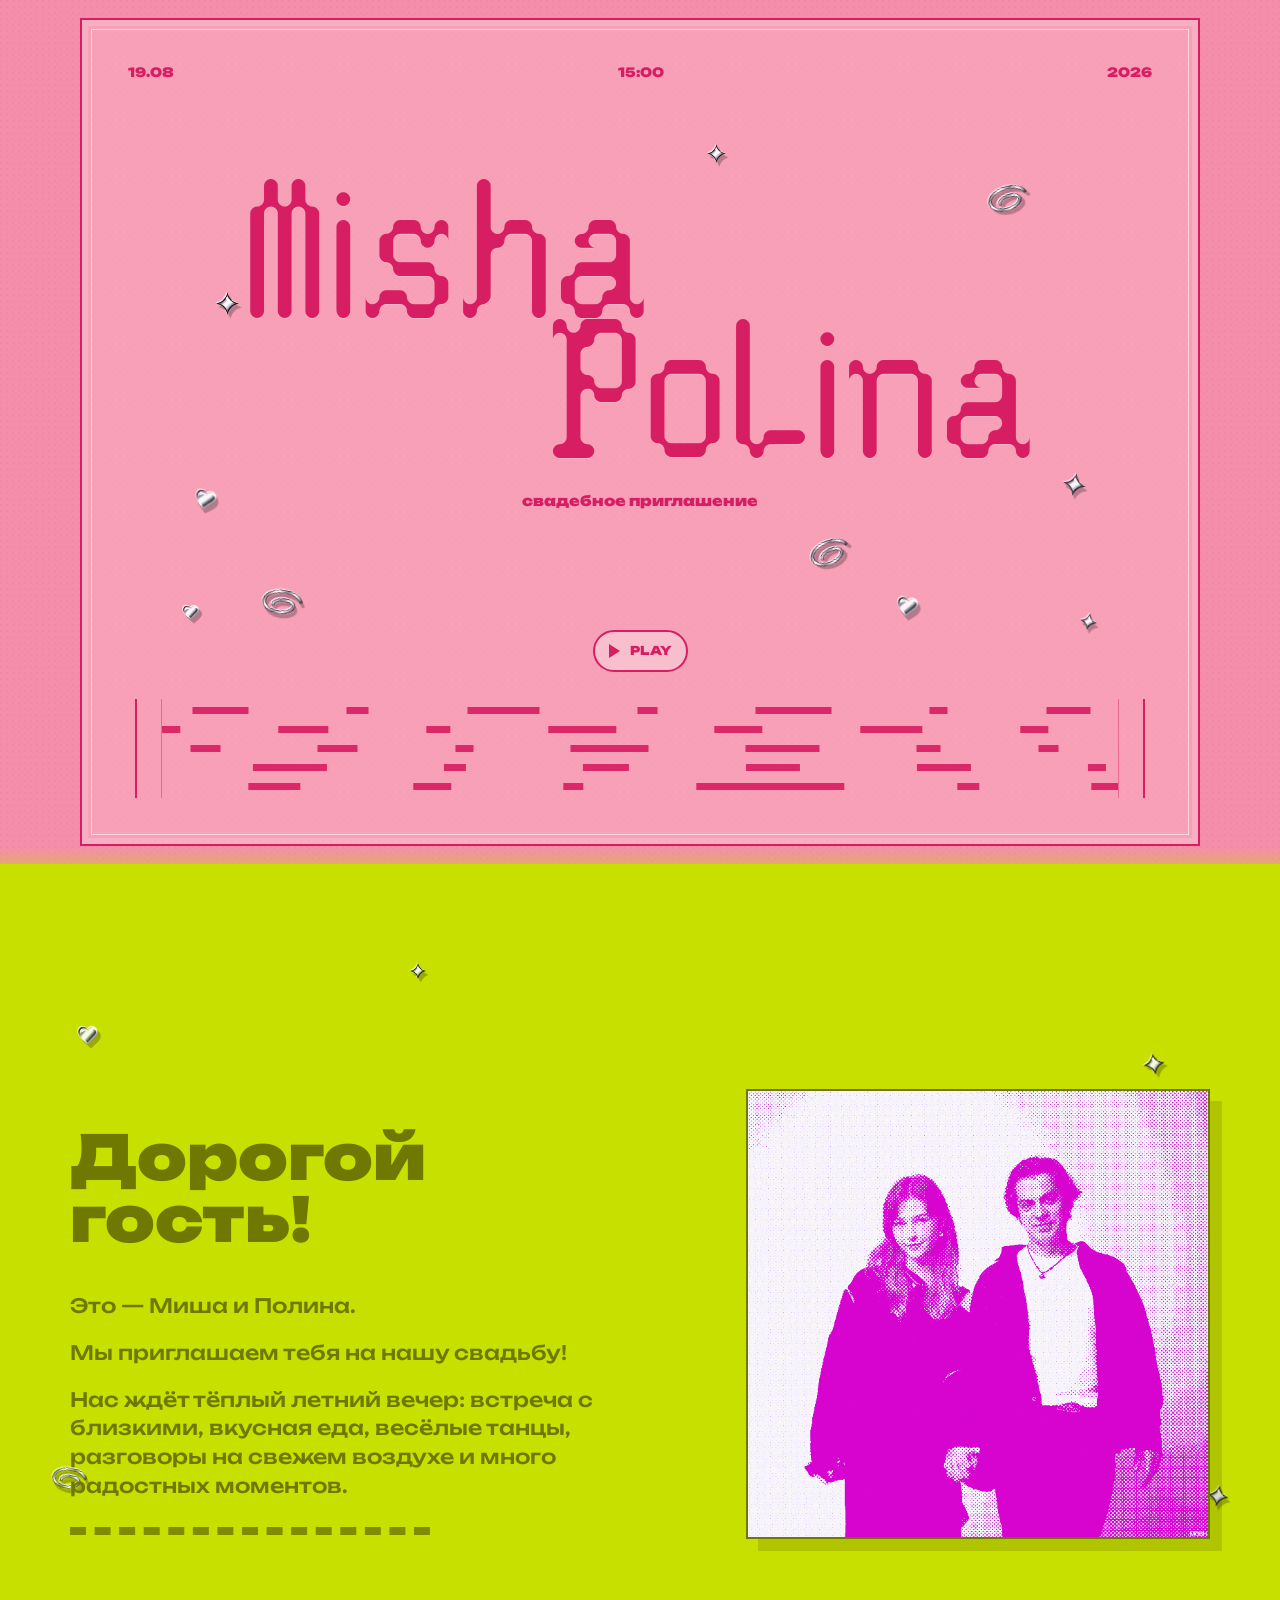
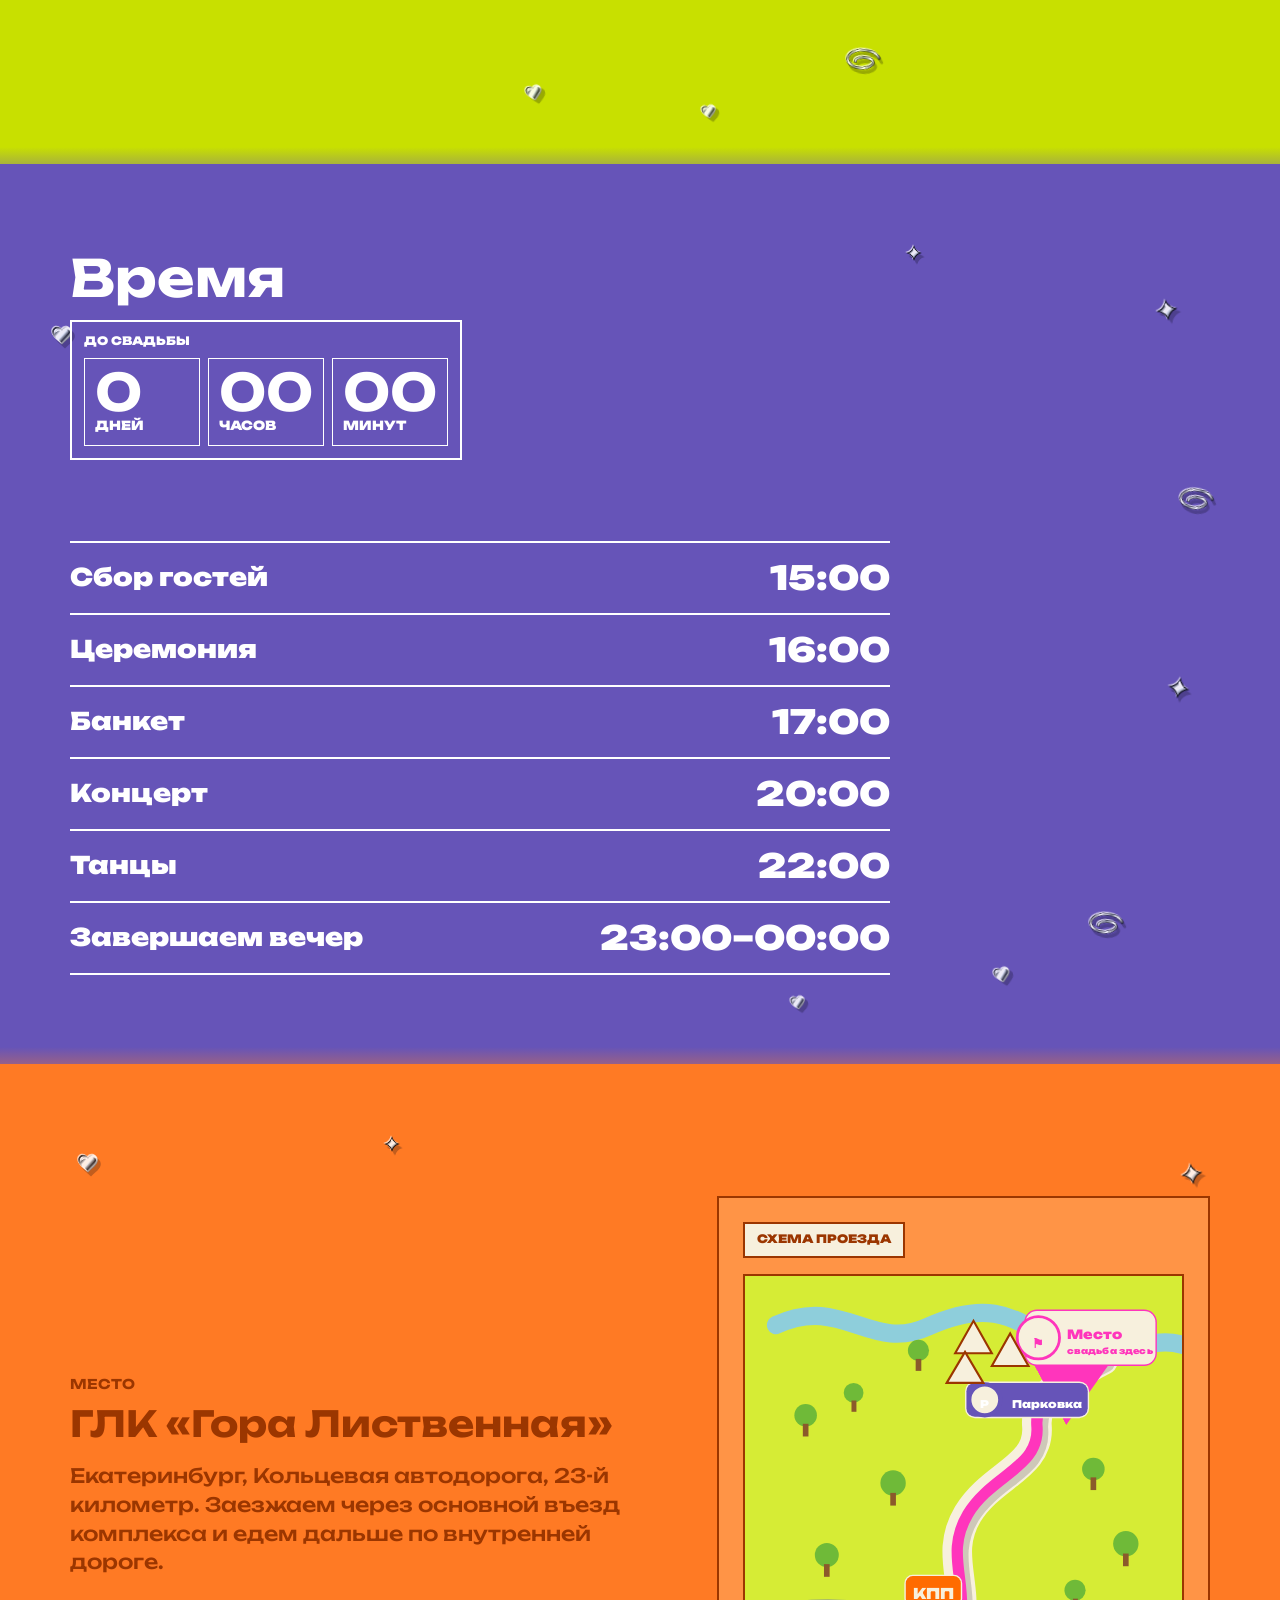
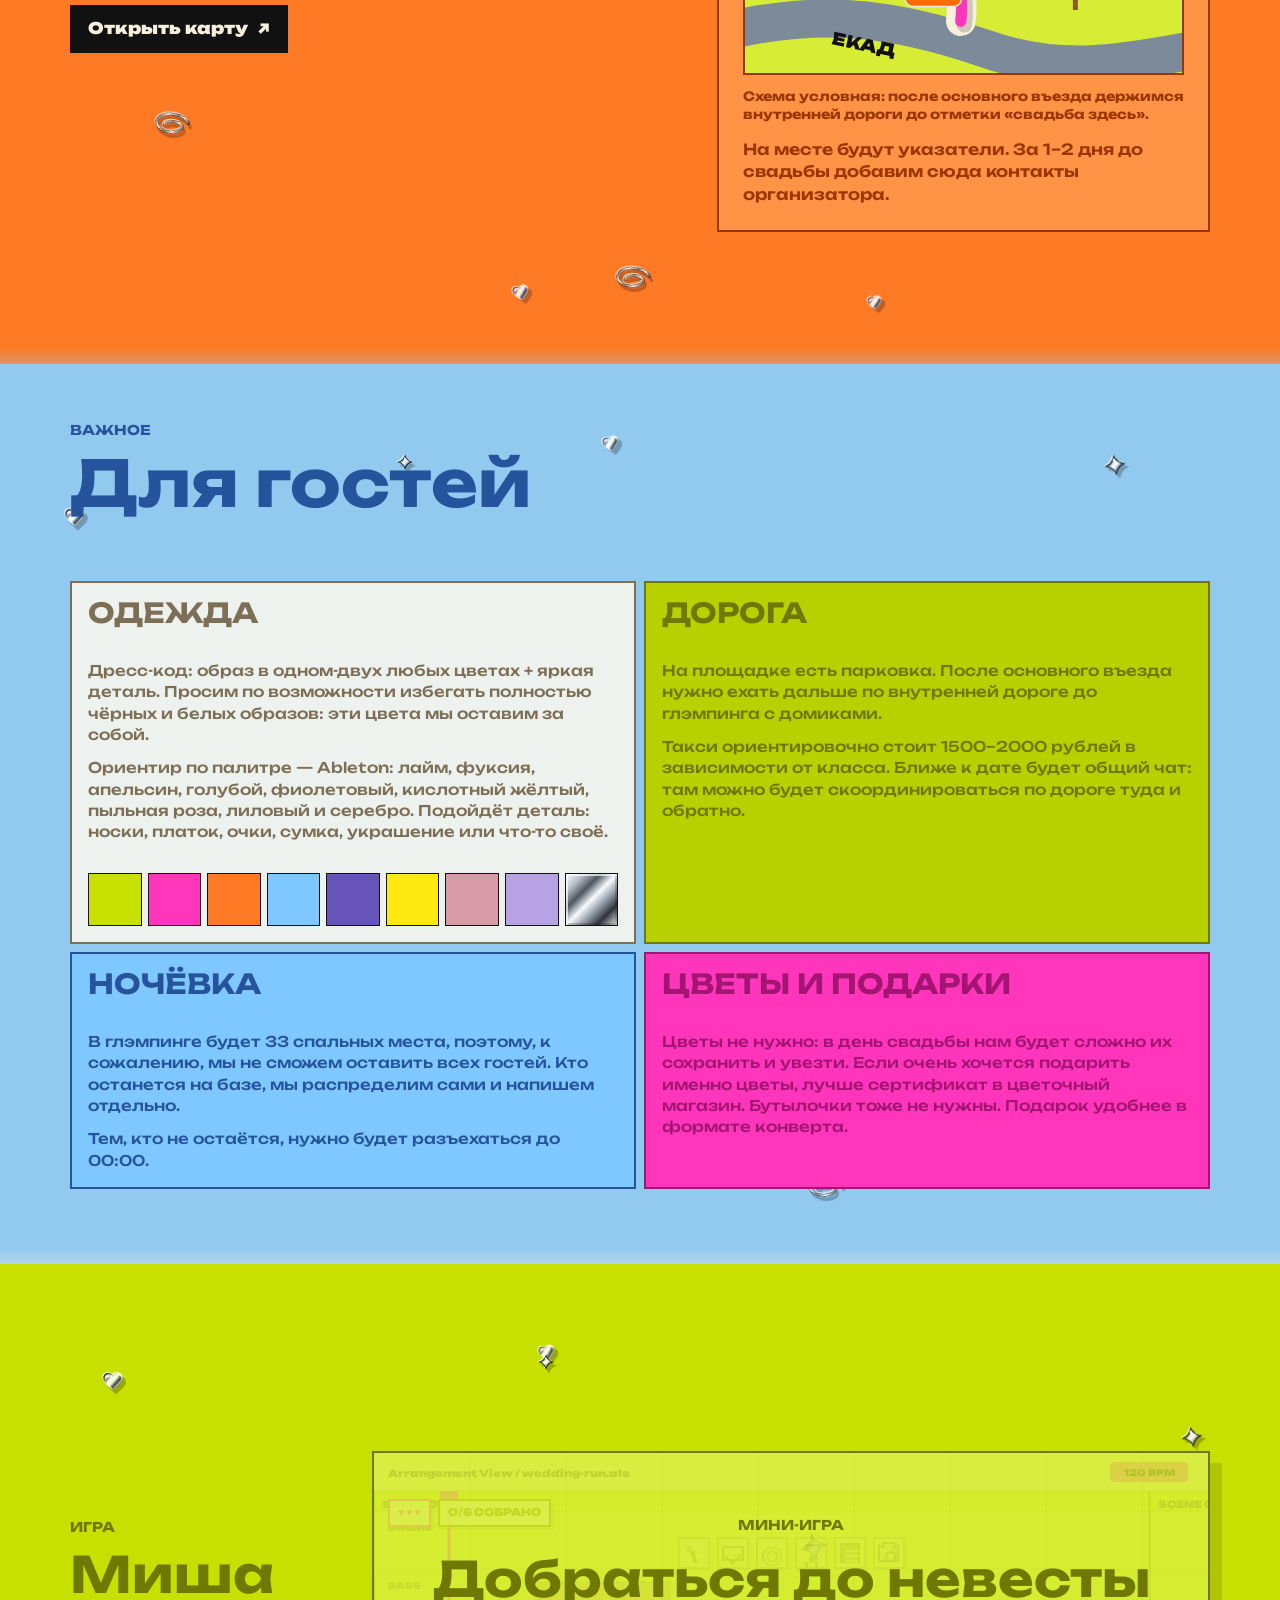
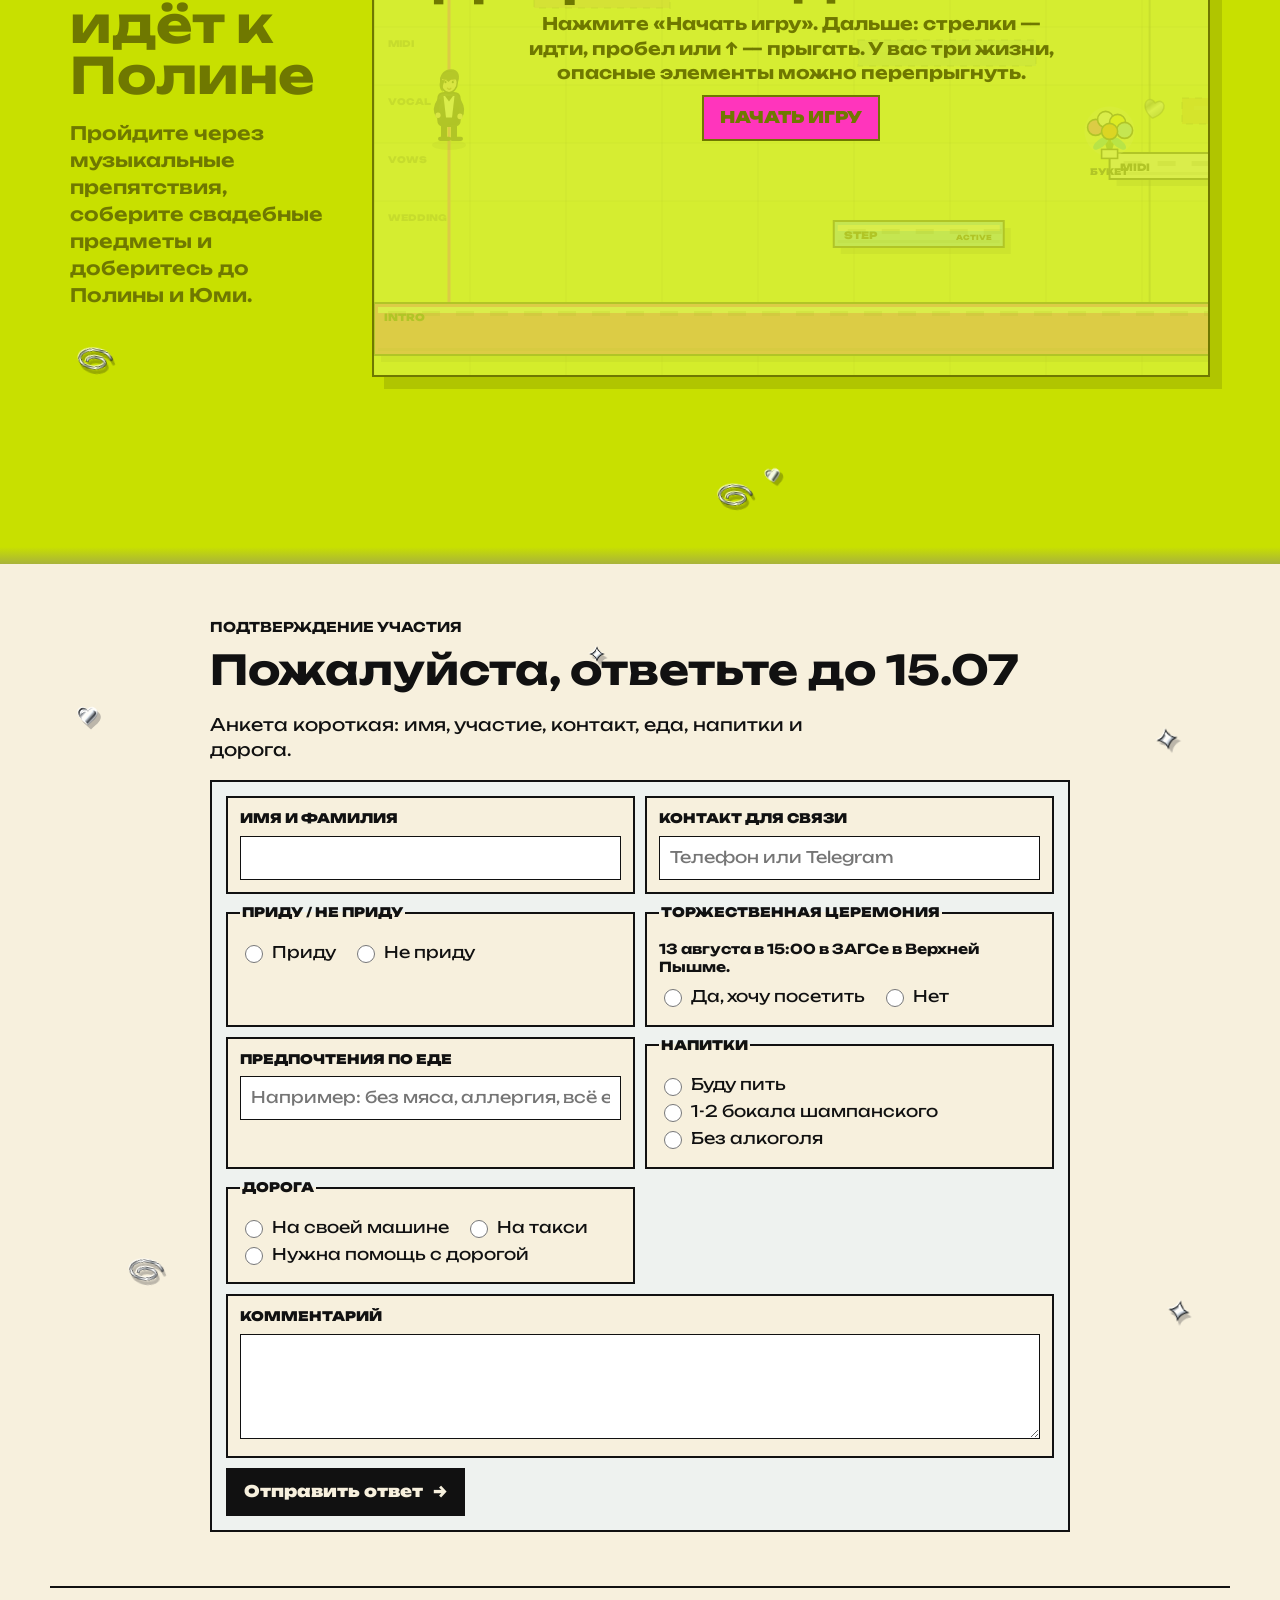
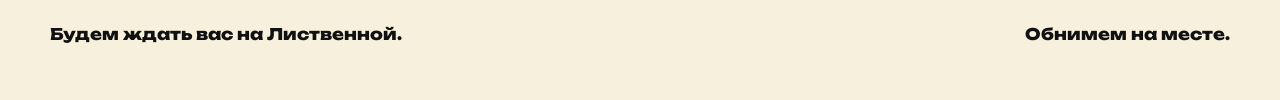
==== commit 5be215a4: "Update invitation details" ====
--- a/index.html
+++ b/index.html
@@ -41,15 +41,15 @@
 
           <div class="hero__silver-marks" aria-hidden="true">
             <img src="assets/silver-spark.svg" alt="">
+            <img src="assets/silver-orbit.svg" alt="">
             <img src="assets/silver-heart.svg" alt="">
             <img src="assets/silver-spark.svg" alt="">
+            <img src="assets/silver-orbit.svg" alt="">
             <img src="assets/silver-heart.svg" alt="">
             <img src="assets/silver-spark.svg" alt="">
+            <img src="assets/silver-orbit.svg" alt="">
             <img src="assets/silver-heart.svg" alt="">
             <img src="assets/silver-spark.svg" alt="">
-            <img src="assets/silver-heart.svg" alt="">
-            <img src="assets/silver-spark.svg" alt="">
-            <img src="assets/silver-heart.svg" alt="">
           </div>
 
           <div class="hero__copy">
@@ -193,12 +193,12 @@
 
       <section class="intro section screen--lime" id="invite" aria-labelledby="invite-title">
         <div class="section__silver-marks" aria-hidden="true">
-          <img src="assets/silver-spark.svg" alt="">
-          <img src="assets/silver-heart.svg" alt="">
-          <img src="assets/silver-spark.svg" alt="">
-          <img src="assets/silver-heart.svg" alt="">
-          <img src="assets/silver-spark.svg" alt="">
-          <img src="assets/silver-heart.svg" alt="">
+          <img src="assets/silver-heart.svg" alt="">
+          <img src="assets/silver-spark.svg" alt="">
+          <img src="assets/silver-orbit.svg" alt="">
+          <img src="assets/silver-spark.svg" alt="">
+          <img src="assets/silver-heart.svg" alt="">
+          <img src="assets/silver-orbit.svg" alt="">
           <img src="assets/silver-spark.svg" alt="">
           <img src="assets/silver-heart.svg" alt="">
         </div>
@@ -225,12 +225,12 @@
 
       <section class="section section--grid screen--violet" id="time" aria-labelledby="time-title">
         <div class="section__silver-marks" aria-hidden="true">
-          <img src="assets/silver-spark.svg" alt="">
-          <img src="assets/silver-heart.svg" alt="">
-          <img src="assets/silver-spark.svg" alt="">
-          <img src="assets/silver-heart.svg" alt="">
-          <img src="assets/silver-spark.svg" alt="">
-          <img src="assets/silver-heart.svg" alt="">
+          <img src="assets/silver-heart.svg" alt="">
+          <img src="assets/silver-spark.svg" alt="">
+          <img src="assets/silver-orbit.svg" alt="">
+          <img src="assets/silver-spark.svg" alt="">
+          <img src="assets/silver-heart.svg" alt="">
+          <img src="assets/silver-orbit.svg" alt="">
           <img src="assets/silver-spark.svg" alt="">
           <img src="assets/silver-heart.svg" alt="">
         </div>
@@ -247,7 +247,7 @@
         </div>
         <ol class="timeline" aria-label="Время">
           <li>
-            <span>Встречаем гостей</span>
+            <span>Сбор гостей</span>
             <time datetime="2026-08-19T15:00">15:00</time>
           </li>
           <li>
@@ -275,12 +275,12 @@
 
       <section class="place section screen--orange" id="place" aria-labelledby="place-title">
         <div class="section__silver-marks" aria-hidden="true">
-          <img src="assets/silver-spark.svg" alt="">
-          <img src="assets/silver-heart.svg" alt="">
-          <img src="assets/silver-spark.svg" alt="">
-          <img src="assets/silver-heart.svg" alt="">
-          <img src="assets/silver-spark.svg" alt="">
-          <img src="assets/silver-heart.svg" alt="">
+          <img src="assets/silver-heart.svg" alt="">
+          <img src="assets/silver-spark.svg" alt="">
+          <img src="assets/silver-orbit.svg" alt="">
+          <img src="assets/silver-spark.svg" alt="">
+          <img src="assets/silver-heart.svg" alt="">
+          <img src="assets/silver-orbit.svg" alt="">
           <img src="assets/silver-spark.svg" alt="">
           <img src="assets/silver-heart.svg" alt="">
         </div>
@@ -289,8 +289,7 @@
           <h2 id="place-title">ГЛК «Гора Лиственная»</h2>
           <p>
             Екатеринбург, Кольцевая автодорога, 23-й километр. Заезжаем через
-            основной въезд комплекса и едем дальше по дороге до глэмпинга с
-            домиками.
+            основной въезд комплекса и едем дальше по внутренней дороге.
           </p>
           <a
             class="button-link"
@@ -302,13 +301,13 @@
             <span aria-hidden="true">↗</span>
           </a>
         </div>
-        <div class="route-card" aria-label="Схема проезда к глэмпингу">
+        <div class="route-card" aria-label="Схема проезда">
           <p class="route-card__kicker">схема проезда</p>
           <figure class="route-map">
             <svg viewBox="0 0 620 560" role="img" aria-labelledby="route-map-title route-map-desc">
-              <title id="route-map-title">Схема проезда до глэмпинга на Горе Лиственной</title>
+              <title id="route-map-title">Схема проезда на Горе Лиственной</title>
               <desc id="route-map-desc">
-                От ЕКАД заехать через КПП, ехать по внутренней дороге мимо парковки до глэмпинга.
+                От ЕКАД заехать через КПП, ехать по внутренней дороге мимо парковки до места свадьбы.
               </desc>
               <defs>
                 <marker id="route-arrow" viewBox="0 0 10 10" refX="8" refY="5" markerWidth="7" markerHeight="7" orient="auto-start-reverse">
@@ -332,44 +331,45 @@
                 <circle cx="468" cy="444" r="15"></circle><rect x="465" y="456" width="7" height="16"></rect>
                 <circle cx="246" cy="104" r="15"></circle><rect x="242" y="116" width="8" height="17"></rect>
               </g>
-              <g class="route-map__gate">
-                <rect x="236" y="430" width="64" height="38" rx="8"></rect>
-                <text x="268" y="454">КПП</text>
+              <g class="route-map__gate route-map__label">
+                <rect x="228" y="424" width="78" height="42" rx="10"></rect>
+                <text x="267" y="451">КПП</text>
               </g>
-              <g class="route-map__parking">
-                <rect x="336" y="152" width="112" height="44" rx="10"></rect>
-                <circle cx="352" cy="174" r="24"></circle>
-                <text x="352" y="182">P</text>
-                <text x="402" y="181">парковка</text>
+              <g class="route-map__parking route-map__label">
+                <rect x="314" y="150" width="172" height="48" rx="12"></rect>
+                <circle cx="340" cy="174" r="22"></circle>
+                <text class="route-map__parking-p" x="340" y="181">P</text>
+                <text x="378" y="181">Парковка</text>
               </g>
-              <g class="route-map__glamping">
-                <rect x="420" y="54" width="164" height="70" rx="14"></rect>
-                <circle cx="426" cy="88" r="34"></circle>
-                <text x="486" y="85">Глэмпинг</text>
-                <text x="486" y="108">свадьба здесь</text>
+              <g class="route-map__glamping route-map__label">
+                <rect x="398" y="48" width="184" height="76" rx="16"></rect>
+                <circle cx="416" cy="86" r="30"></circle>
+                <text class="route-map__flag" x="416" y="95">⚑</text>
+                <text x="456" y="82">Место</text>
+                <text x="456" y="106">свадьба здесь</text>
               </g>
               <g class="route-map__tents">
-                <path d="M324 98 L350 52 L376 98 Z"></path>
-                <path d="M382 116 L408 70 L434 116 Z"></path>
-                <path d="M444 126 L470 82 L496 126 Z"></path>
+                <path d="M298 108 L324 62 L350 108 Z"></path>
+                <path d="M350 126 L376 80 L402 126 Z"></path>
+                <path d="M286 150 L312 106 L338 150 Z"></path>
               </g>
             </svg>
             <figcaption>
-              Схема условная: после основного въезда держимся внутренней дороги до глэмпинга с домиками.
+              Схема условная: после основного въезда держимся внутренней дороги до отметки «свадьба здесь».
             </figcaption>
           </figure>
-          <p class="route-card__note">На месте будут указатели. Если потеряетесь, напишите нам.</p>
+          <p class="route-card__note">На месте будут указатели. За 1–2 дня до свадьбы добавим сюда контакты организатора.</p>
         </div>
       </section>
 
       <section class="notes section screen--blue" id="notes" aria-labelledby="notes-title">
         <div class="section__silver-marks" aria-hidden="true">
-          <img src="assets/silver-spark.svg" alt="">
-          <img src="assets/silver-heart.svg" alt="">
-          <img src="assets/silver-spark.svg" alt="">
-          <img src="assets/silver-heart.svg" alt="">
-          <img src="assets/silver-spark.svg" alt="">
-          <img src="assets/silver-heart.svg" alt="">
+          <img src="assets/silver-heart.svg" alt="">
+          <img src="assets/silver-spark.svg" alt="">
+          <img src="assets/silver-orbit.svg" alt="">
+          <img src="assets/silver-spark.svg" alt="">
+          <img src="assets/silver-heart.svg" alt="">
+          <img src="assets/silver-orbit.svg" alt="">
           <img src="assets/silver-spark.svg" alt="">
           <img src="assets/silver-heart.svg" alt="">
         </div>
@@ -379,7 +379,7 @@
         </div>
         <div class="notes__list">
           <article class="note note--dress">
-            <h3>Одежда</h3>
+            <h3>ОДЕЖДА</h3>
             <p>
               Дресс-код: образ в одном-двух любых цветах + яркая деталь.
               Просим по возможности избегать полностью чёрных и белых образов:
@@ -387,7 +387,7 @@
             </p>
             <p>
               Ориентир по палитре — Ableton: лайм, фуксия, апельсин, голубой,
-              фиолетовый, бирюза и серебро. Подойдёт деталь: носки, платок,
+              фиолетовый, кислотный жёлтый, пыльная роза, лиловый и серебро. Подойдёт деталь: носки, платок,
               очки, сумка, украшение или что-то своё.
             </p>
             <div class="swatches" aria-label="Цвета настроения">
@@ -396,13 +396,14 @@
               <span style="--swatch: #ff7a24"></span>
               <span style="--swatch: #7fc8ff"></span>
               <span style="--swatch: #6654b8"></span>
-              <span style="--swatch: #37bcc7"></span>
-              <span style="--swatch: #ffea00"></span>
-              <span style="--swatch: #c7ccd2"></span>
+              <span style="--swatch: #fde910"></span>
+              <span style="--swatch: #d99aa8"></span>
+              <span style="--swatch: #b8a2e6"></span>
+              <span class="swatch--silver" aria-label="серебро"></span>
             </div>
           </article>
           <article class="note note--road">
-            <h3>Дорога</h3>
+            <h3>ДОРОГА</h3>
             <p>
               На площадке есть парковка. После основного въезда нужно ехать
               дальше по внутренней дороге до глэмпинга с домиками.
@@ -414,7 +415,7 @@
             </p>
           </article>
           <article class="note note--weather">
-            <h3>Ночёвка</h3>
+            <h3>НОЧЁВКА</h3>
             <p>
               В глэмпинге будет 33 спальных места, поэтому, к сожалению, мы не
               сможем оставить всех гостей. Кто останется на базе, мы распределим
@@ -425,10 +426,12 @@
             </p>
           </article>
           <article class="note note--gifts">
-            <h3>Цветы и подарки</h3>
-            <p>
-              Цветы только если совсем без этого никак; лучше не цветы.
-              Бутылочки тоже не нужны. Подарок удобнее в формате конверта.
+            <h3>ЦВЕТЫ И ПОДАРКИ</h3>
+            <p>
+              Цветы не нужно: в день свадьбы нам будет сложно их сохранить и
+              увезти. Если очень хочется подарить именно цветы, лучше
+              сертификат в цветочный магазин. Бутылочки тоже не нужны. Подарок
+              удобнее в формате конверта.
             </p>
           </article>
         </div>
@@ -436,12 +439,12 @@
 
       <section class="game section screen--lime" id="game" aria-labelledby="game-title">
         <div class="section__silver-marks" aria-hidden="true">
-          <img src="assets/silver-spark.svg" alt="">
-          <img src="assets/silver-heart.svg" alt="">
-          <img src="assets/silver-spark.svg" alt="">
-          <img src="assets/silver-heart.svg" alt="">
-          <img src="assets/silver-spark.svg" alt="">
-          <img src="assets/silver-heart.svg" alt="">
+          <img src="assets/silver-heart.svg" alt="">
+          <img src="assets/silver-spark.svg" alt="">
+          <img src="assets/silver-orbit.svg" alt="">
+          <img src="assets/silver-spark.svg" alt="">
+          <img src="assets/silver-heart.svg" alt="">
+          <img src="assets/silver-orbit.svg" alt="">
           <img src="assets/silver-spark.svg" alt="">
           <img src="assets/silver-heart.svg" alt="">
         </div>
@@ -494,12 +497,12 @@
 
       <section class="rsvp section screen--paper" id="rsvp" aria-labelledby="rsvp-title">
         <div class="section__silver-marks" aria-hidden="true">
-          <img src="assets/silver-spark.svg" alt="">
-          <img src="assets/silver-heart.svg" alt="">
-          <img src="assets/silver-spark.svg" alt="">
-          <img src="assets/silver-heart.svg" alt="">
-          <img src="assets/silver-spark.svg" alt="">
-          <img src="assets/silver-heart.svg" alt="">
+          <img src="assets/silver-heart.svg" alt="">
+          <img src="assets/silver-spark.svg" alt="">
+          <img src="assets/silver-orbit.svg" alt="">
+          <img src="assets/silver-spark.svg" alt="">
+          <img src="assets/silver-heart.svg" alt="">
+          <img src="assets/silver-orbit.svg" alt="">
           <img src="assets/silver-spark.svg" alt="">
           <img src="assets/silver-heart.svg" alt="">
         </div>
@@ -533,6 +536,13 @@
             <label><input type="radio" name="attendance" value="Не приду"> Не приду</label>
           </fieldset>
 
+          <fieldset>
+            <legend>Торжественная церемония</legend>
+            <p class="fieldset-note">13 августа в 15:00 в ЗАГСе в Верхней Пышме.</p>
+            <label><input type="radio" name="upper_pyshma_ceremony" value="Да, хочу посетить" required> Да, хочу посетить</label>
+            <label><input type="radio" name="upper_pyshma_ceremony" value="Нет"> Нет</label>
+          </fieldset>
+
           <label>
             <span>Предпочтения по еде</span>
             <input name="food" placeholder="Например: без мяса, аллергия, всё ем">
--- a/styles.css
+++ b/styles.css
@@ -389,65 +389,75 @@
     brightness(1.08);
 }
 
+.hero__silver-marks img[src$="silver-orbit.svg"] {
+  width: clamp(28px, 3.4vw, 44px);
+}
+
 .hero__silver-marks img:nth-child(1) {
-  left: 17%;
-  top: 27%;
+  left: 12%;
+  top: 33%;
 }
 
 .hero__silver-marks img:nth-child(2) {
-  right: 18%;
-  top: 23%;
-  transform: rotate(-7deg);
+  right: 15%;
+  top: 20%;
+  transform: rotate(-13deg);
 }
 
 .hero__silver-marks img:nth-child(3) {
-  left: 8%;
-  top: 58%;
+  left: 10%;
+  top: 57%;
   transform: rotate(14deg);
 }
 
 .hero__silver-marks img:nth-child(4) {
-  right: 9%;
+  right: 10%;
   top: 55%;
   transform: rotate(11deg);
 }
 
 .hero__silver-marks img:nth-child(5) {
-  left: 26%;
-  bottom: 24%;
-  transform: rotate(-12deg);
+  left: 16%;
+  top: 69%;
+  transform: rotate(11deg);
 }
 
 .hero__silver-marks img:nth-child(6) {
-  right: 28%;
-  bottom: 25%;
+  right: 25%;
+  top: 70%;
   transform: rotate(9deg);
 }
 
 .hero__silver-marks img:nth-child(7) {
-  left: 41%;
-  top: 18%;
+  left: 56%;
+  top: 15%;
   width: clamp(12px, 1.5vw, 20px);
 }
 
 .hero__silver-marks img:nth-child(8) {
-  right: 38%;
-  top: 67%;
+  right: 31%;
+  top: 63%;
   width: clamp(12px, 1.5vw, 20px);
-  transform: rotate(-10deg);
+  transform: rotate(-18deg);
 }
 
 .hero__silver-marks img:nth-child(9) {
-  left: 12%;
-  bottom: 14%;
+  left: 9%;
+  top: 71%;
   width: clamp(11px, 1.35vw, 18px);
 }
 
 .hero__silver-marks img:nth-child(10) {
-  right: 14%;
-  bottom: 15%;
+  right: 9%;
+  top: 72%;
   width: clamp(11px, 1.35vw, 18px);
   transform: rotate(12deg);
+}
+
+.hero__silver-marks img:nth-child(2)[src$="silver-orbit.svg"],
+.hero__silver-marks img:nth-child(5)[src$="silver-orbit.svg"],
+.hero__silver-marks img:nth-child(8)[src$="silver-orbit.svg"] {
+  width: clamp(28px, 3.4vw, 44px);
 }
 
 .hero__midi-road {
@@ -610,6 +620,10 @@
     brightness(1.08);
 }
 
+.section__silver-marks img[src$="silver-orbit.svg"] {
+  width: clamp(24px, 3vw, 38px);
+}
+
 .section__silver-marks img:nth-child(1) {
   left: 12%;
   top: 18%;
@@ -658,6 +672,244 @@
   bottom: 9%;
   width: clamp(10px, 1.35vw, 16px);
   transform: rotate(-8deg);
+}
+
+.section__silver-marks img:nth-child(3)[src$="silver-orbit.svg"],
+.section__silver-marks img:nth-child(6)[src$="silver-orbit.svg"] {
+  width: clamp(24px, 3vw, 38px);
+}
+
+.intro .section__silver-marks img:nth-child(1) {
+  left: 6%;
+  top: 18%;
+}
+
+.intro .section__silver-marks img:nth-child(2) {
+  right: 9%;
+  top: 21%;
+}
+
+.intro .section__silver-marks img:nth-child(3) {
+  left: 4%;
+  top: 67%;
+}
+
+.intro .section__silver-marks img:nth-child(4) {
+  right: 4%;
+  top: 69%;
+}
+
+.intro .section__silver-marks img:nth-child(5) {
+  left: 41%;
+  bottom: 7%;
+}
+
+.intro .section__silver-marks img:nth-child(6) {
+  right: 31%;
+  bottom: 10%;
+}
+
+.intro .section__silver-marks img:nth-child(7) {
+  left: 32%;
+  top: 11%;
+}
+
+.intro .section__silver-marks img:nth-child(8) {
+  right: 44%;
+  bottom: 5%;
+}
+
+#time .section__silver-marks img:nth-child(1) {
+  left: 4%;
+  top: 18%;
+}
+
+#time .section__silver-marks img:nth-child(2) {
+  right: 8%;
+  top: 15%;
+}
+
+#time .section__silver-marks img:nth-child(3) {
+  left: auto;
+  right: 5%;
+  top: 36%;
+}
+
+#time .section__silver-marks img:nth-child(4) {
+  right: 7%;
+  top: 57%;
+}
+
+#time .section__silver-marks img:nth-child(5) {
+  left: auto;
+  right: 21%;
+  bottom: 9%;
+}
+
+#time .section__silver-marks img:nth-child(6) {
+  right: 12%;
+  bottom: 14%;
+}
+
+#time .section__silver-marks img:nth-child(7) {
+  left: auto;
+  right: 28%;
+  top: 9%;
+}
+
+#time .section__silver-marks img:nth-child(8) {
+  right: 37%;
+  bottom: 6%;
+}
+
+.place .section__silver-marks img:nth-child(1) {
+  left: 6%;
+  top: 10%;
+}
+
+.place .section__silver-marks img:nth-child(2) {
+  right: 6%;
+  top: 11%;
+}
+
+.place .section__silver-marks img:nth-child(3) {
+  left: 12%;
+  top: 72%;
+}
+
+.place .section__silver-marks img:nth-child(4) {
+  right: 10%;
+  top: 76%;
+}
+
+.place .section__silver-marks img:nth-child(5) {
+  left: 40%;
+  bottom: 7%;
+}
+
+.place .section__silver-marks img:nth-child(6) {
+  right: 49%;
+  bottom: 8%;
+}
+
+.place .section__silver-marks img:nth-child(7) {
+  left: 30%;
+  top: 8%;
+}
+
+.place .section__silver-marks img:nth-child(8) {
+  right: 31%;
+  bottom: 6%;
+}
+
+.notes .section__silver-marks img:nth-child(1) {
+  left: 5%;
+  top: 16%;
+}
+
+.notes .section__silver-marks img:nth-child(2) {
+  right: 12%;
+  top: 10%;
+}
+
+.notes .section__silver-marks img:nth-child(3) {
+  left: 15%;
+  top: 72%;
+}
+
+.notes .section__silver-marks img:nth-child(4) {
+  right: 7%;
+  top: 66%;
+}
+
+.notes .section__silver-marks img:nth-child(5) {
+  left: 47%;
+  top: 8%;
+}
+
+.notes .section__silver-marks img:nth-child(6) {
+  right: 34%;
+  bottom: 7%;
+}
+
+.notes .section__silver-marks img:nth-child(7) {
+  left: 31%;
+  bottom: 8%;
+}
+
+.notes .section__silver-marks img:nth-child(8) {
+  right: 22%;
+  top: 31%;
+}
+
+.game .section__silver-marks img:nth-child(1) {
+  left: 8%;
+  top: 12%;
+}
+
+.game .section__silver-marks img:nth-child(2) {
+  right: 6%;
+  top: 18%;
+}
+
+.game .section__silver-marks img:nth-child(3) {
+  left: 6%;
+  top: 76%;
+}
+
+.game .section__silver-marks img:nth-child(4) {
+  right: 10%;
+  top: 73%;
+}
+
+.game .section__silver-marks img:nth-child(5) {
+  left: 42%;
+  top: 9%;
+}
+
+.game .section__silver-marks img:nth-child(6) {
+  right: 41%;
+  bottom: 6%;
+}
+
+.rsvp .section__silver-marks img:nth-child(1) {
+  left: 6%;
+  top: 14%;
+}
+
+.rsvp .section__silver-marks img:nth-child(2) {
+  right: 8%;
+  top: 16%;
+}
+
+.rsvp .section__silver-marks img:nth-child(3) {
+  left: 10%;
+  top: 68%;
+}
+
+.rsvp .section__silver-marks img:nth-child(4) {
+  right: 7%;
+  top: 72%;
+}
+
+.rsvp .section__silver-marks img:nth-child(5) {
+  left: 32%;
+  bottom: 7%;
+}
+
+.rsvp .section__silver-marks img:nth-child(6) {
+  right: 31%;
+  bottom: 9%;
+}
+
+.rsvp .section__silver-marks img:nth-child(7) {
+  left: 46%;
+  top: 8%;
+}
+
+.rsvp .section__silver-marks img:nth-child(8) {
+  right: 44%;
+  bottom: 6%;
 }
 
 .screen--lime {
@@ -798,10 +1050,14 @@
 }
 
 .intro__photo--pop {
+  width: min(100%, 520px);
+  aspect-ratio: 666 / 647;
+  justify-self: center;
   background: #c8e000;
 }
 
 .intro__photo--pop img {
+  height: 100%;
   object-fit: contain;
   filter: none;
   mix-blend-mode: normal;
@@ -1027,12 +1283,12 @@
   fill: #111111;
   font-family: var(--font-block);
   font-weight: 900;
-  text-transform: uppercase;
 }
 
 .route-map__ekad-label {
   fill: rgba(17, 17, 17, 0.58);
   font-size: 24px;
+  text-transform: uppercase;
 }
 
 .route-map__road {
@@ -1066,6 +1322,10 @@
   fill: #8b5a2b;
 }
 
+.route-map__label rect {
+  paint-order: stroke;
+}
+
 .route-map__gate rect {
   fill: #ff6b00;
   stroke: #f7f0dd;
@@ -1074,9 +1334,10 @@
 
 .route-map__gate text {
   fill: #f7f0dd;
-  font-size: 22px;
+  font-size: 21px;
   text-anchor: middle;
   dominant-baseline: middle;
+  text-transform: uppercase;
 }
 
 .route-map__parking rect {
@@ -1093,10 +1354,11 @@
 
 .route-map__parking text {
   fill: #ffffff;
-  font-size: 18px;
-}
-
-.route-map__parking text:first-of-type {
+  font-size: 15px;
+  dominant-baseline: middle;
+}
+
+.route-map__parking-p {
   fill: #6654b8;
   font-size: 30px;
   text-anchor: middle;
@@ -1112,11 +1374,20 @@
 
 .route-map__glamping text {
   fill: #ff35bc;
-  font-size: 19px;
+  font-size: 18px;
+  dominant-baseline: middle;
 }
 
 .route-map__glamping text:last-child {
-  font-size: 13px;
+  font-size: 12px;
+  letter-spacing: 0.02em;
+}
+
+.route-map__flag {
+  fill: #ff35bc;
+  font-size: 28px;
+  text-anchor: middle;
+  dominant-baseline: middle;
 }
 
 .route-map__tents path {
@@ -1347,7 +1618,7 @@
 
 .swatches {
   display: grid;
-  grid-template-columns: repeat(8, 1fr);
+  grid-template-columns: repeat(9, 1fr);
   gap: 6px;
   margin-top: 18px;
 }
@@ -1356,6 +1627,14 @@
   aspect-ratio: 1;
   border: 1px solid var(--ink);
   background: var(--swatch);
+}
+
+.swatches .swatch--silver {
+  background:
+    linear-gradient(135deg, #ffffff 0%, #b5bcc5 18%, #4f5660 34%, #f8fbff 50%, #8c949e 66%, #2e333a 80%, #e7ebef 100%);
+  box-shadow:
+    inset 2px 2px 0 rgba(255, 255, 255, 0.7),
+    inset -2px -2px 0 rgba(17, 17, 17, 0.2);
 }
 
 .rsvp {
@@ -1811,6 +2090,13 @@
   text-transform: uppercase;
 }
 
+.fieldset-note {
+  margin: -2px 0 10px;
+  font-size: 0.86rem;
+  font-weight: 700;
+  line-height: 1.3;
+}
+
 .rsvp-form fieldset label {
   display: inline-flex;
   align-items: center;
@@ -2164,6 +2450,16 @@
   .intro__photo img {
     height: min(34svh, 300px);
     object-position: center 18%;
+  }
+
+  .intro__photo--pop {
+    max-width: min(420px, 100%);
+    aspect-ratio: 666 / 647;
+  }
+
+  .intro__photo--pop img {
+    height: 100%;
+    object-position: center;
   }
 
   .timeline li {
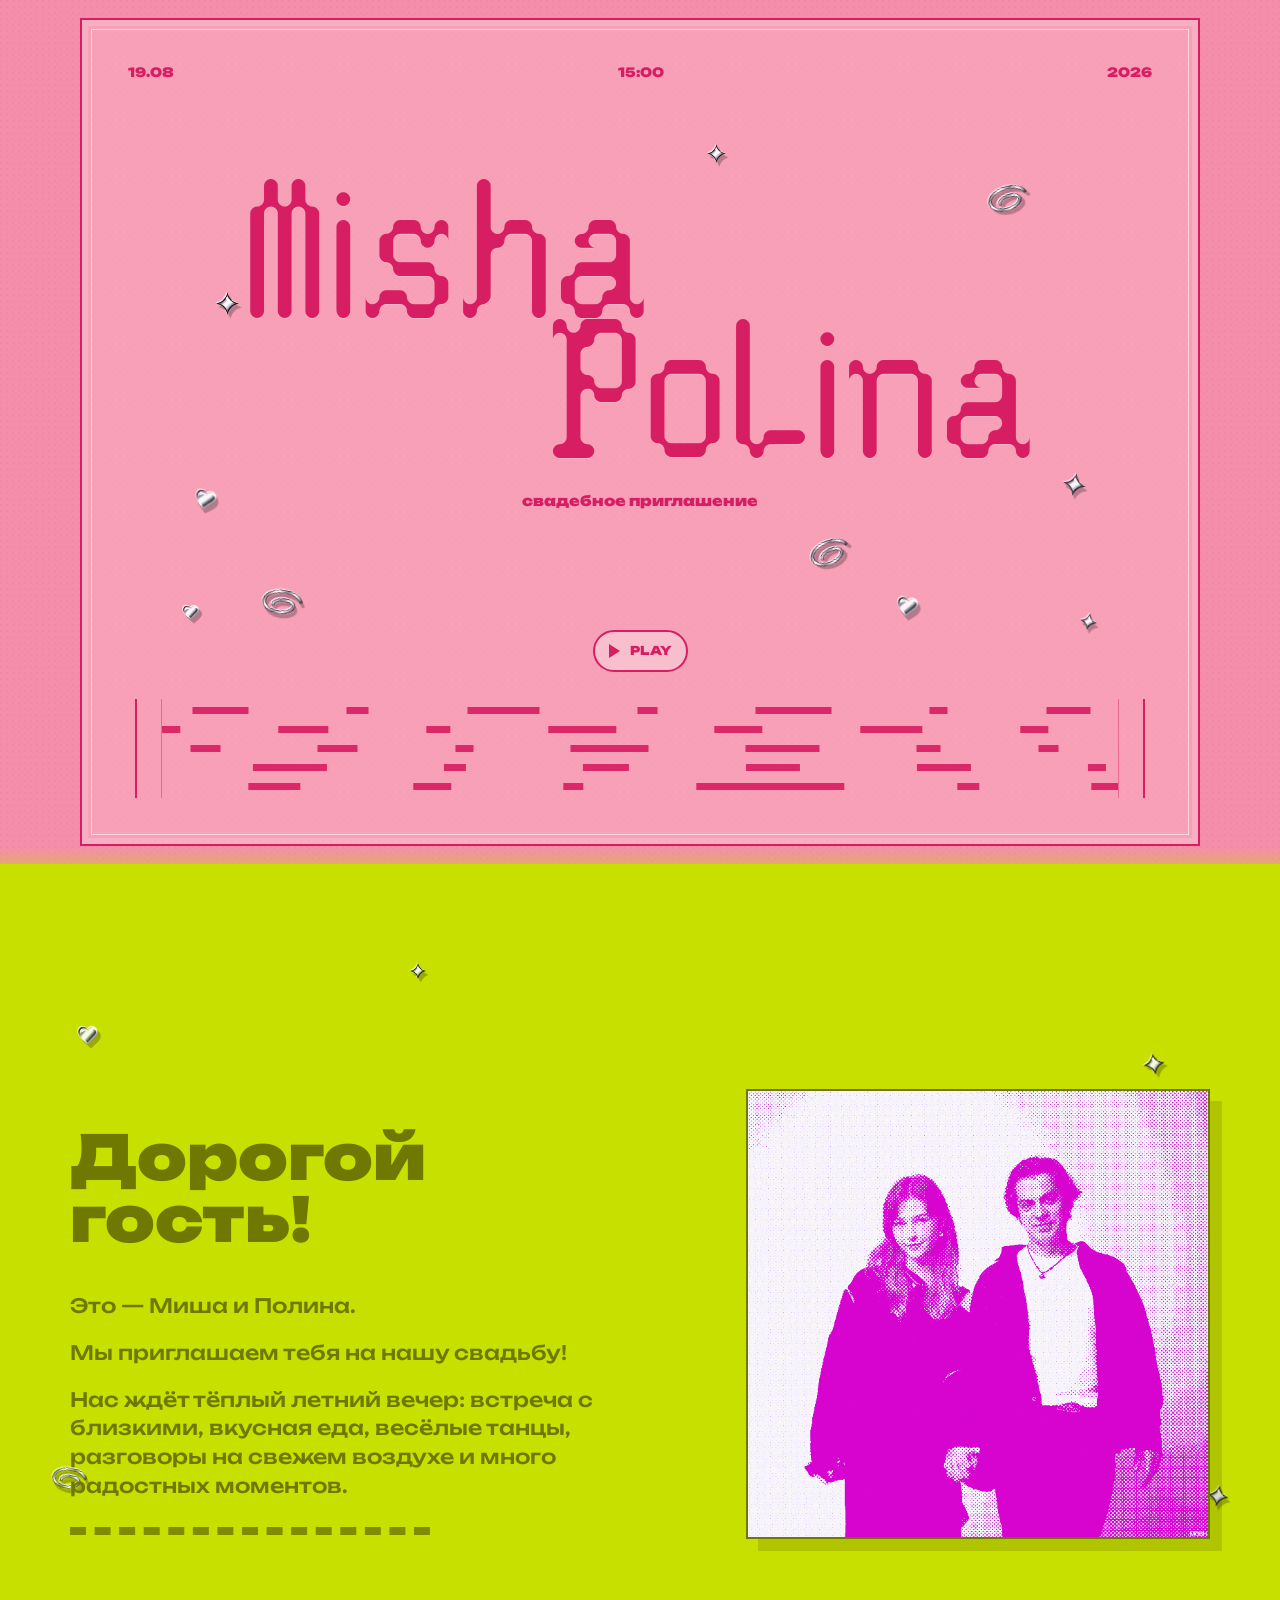
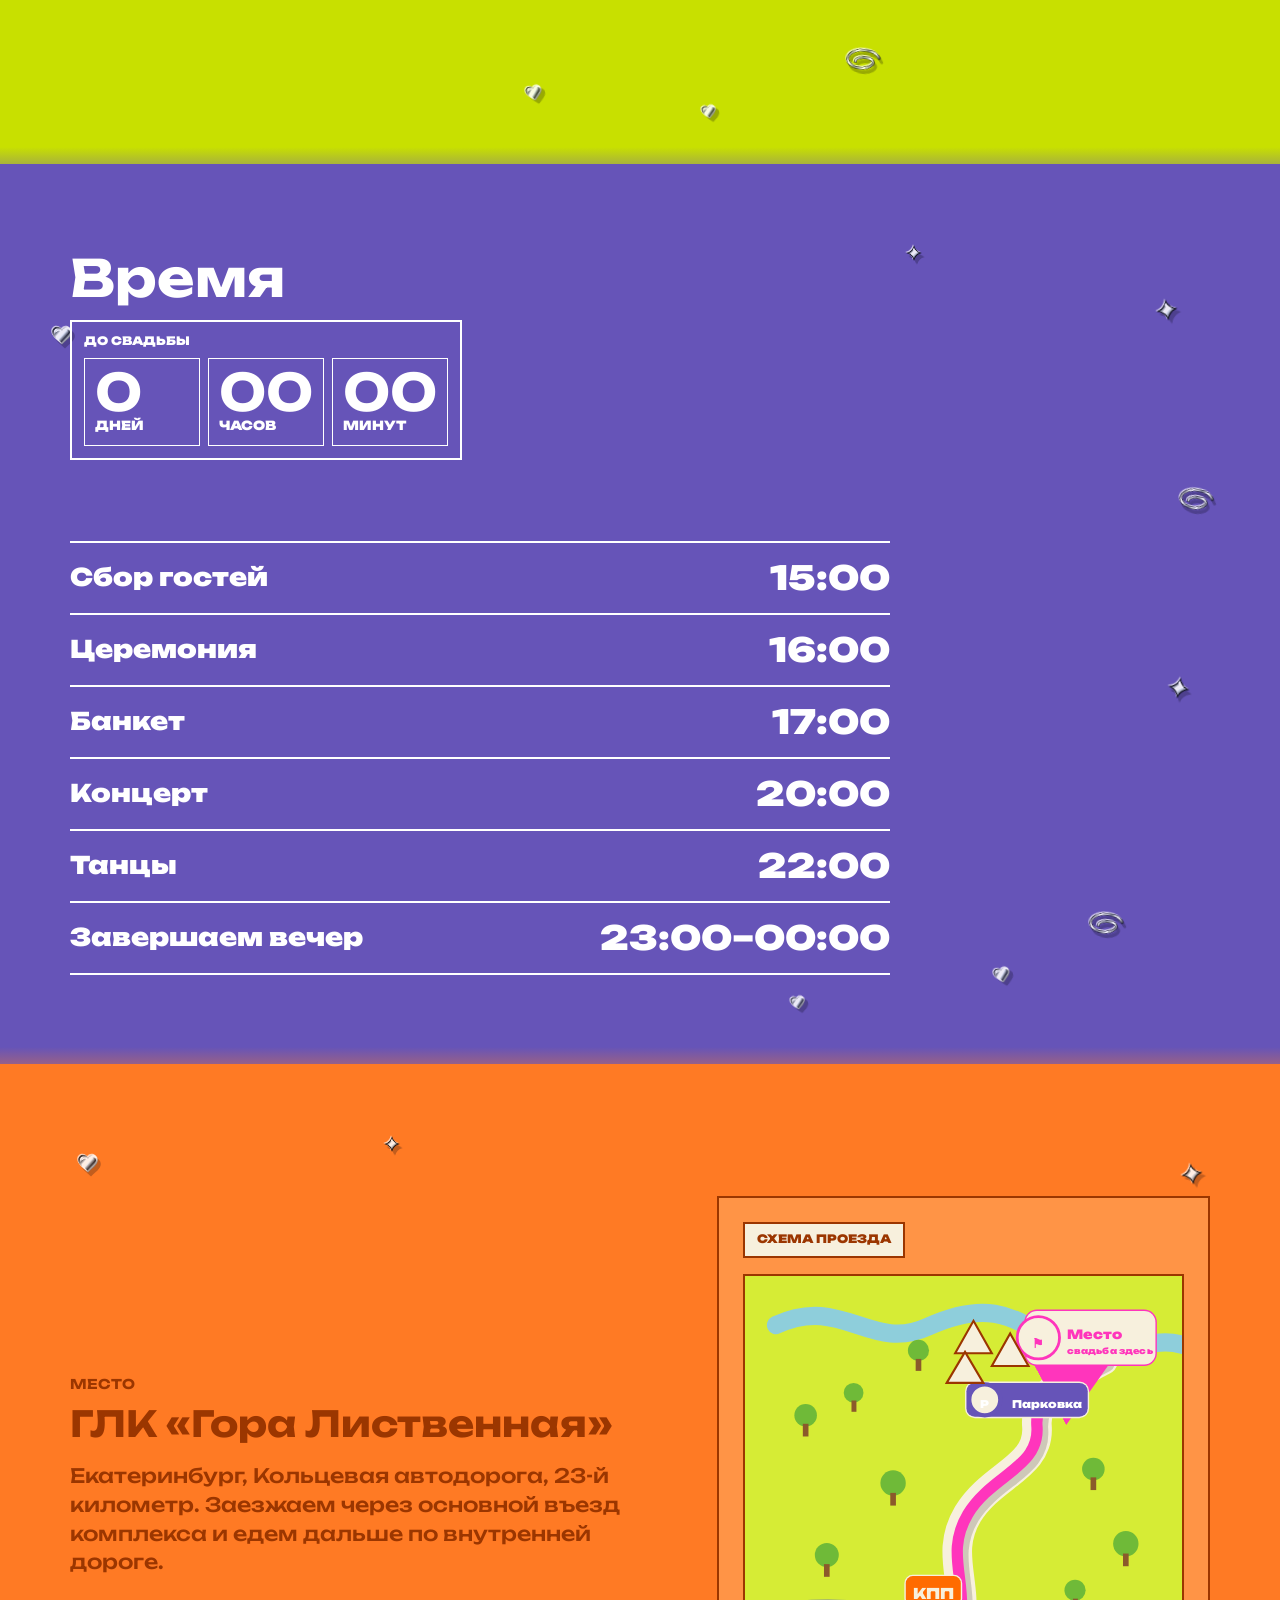
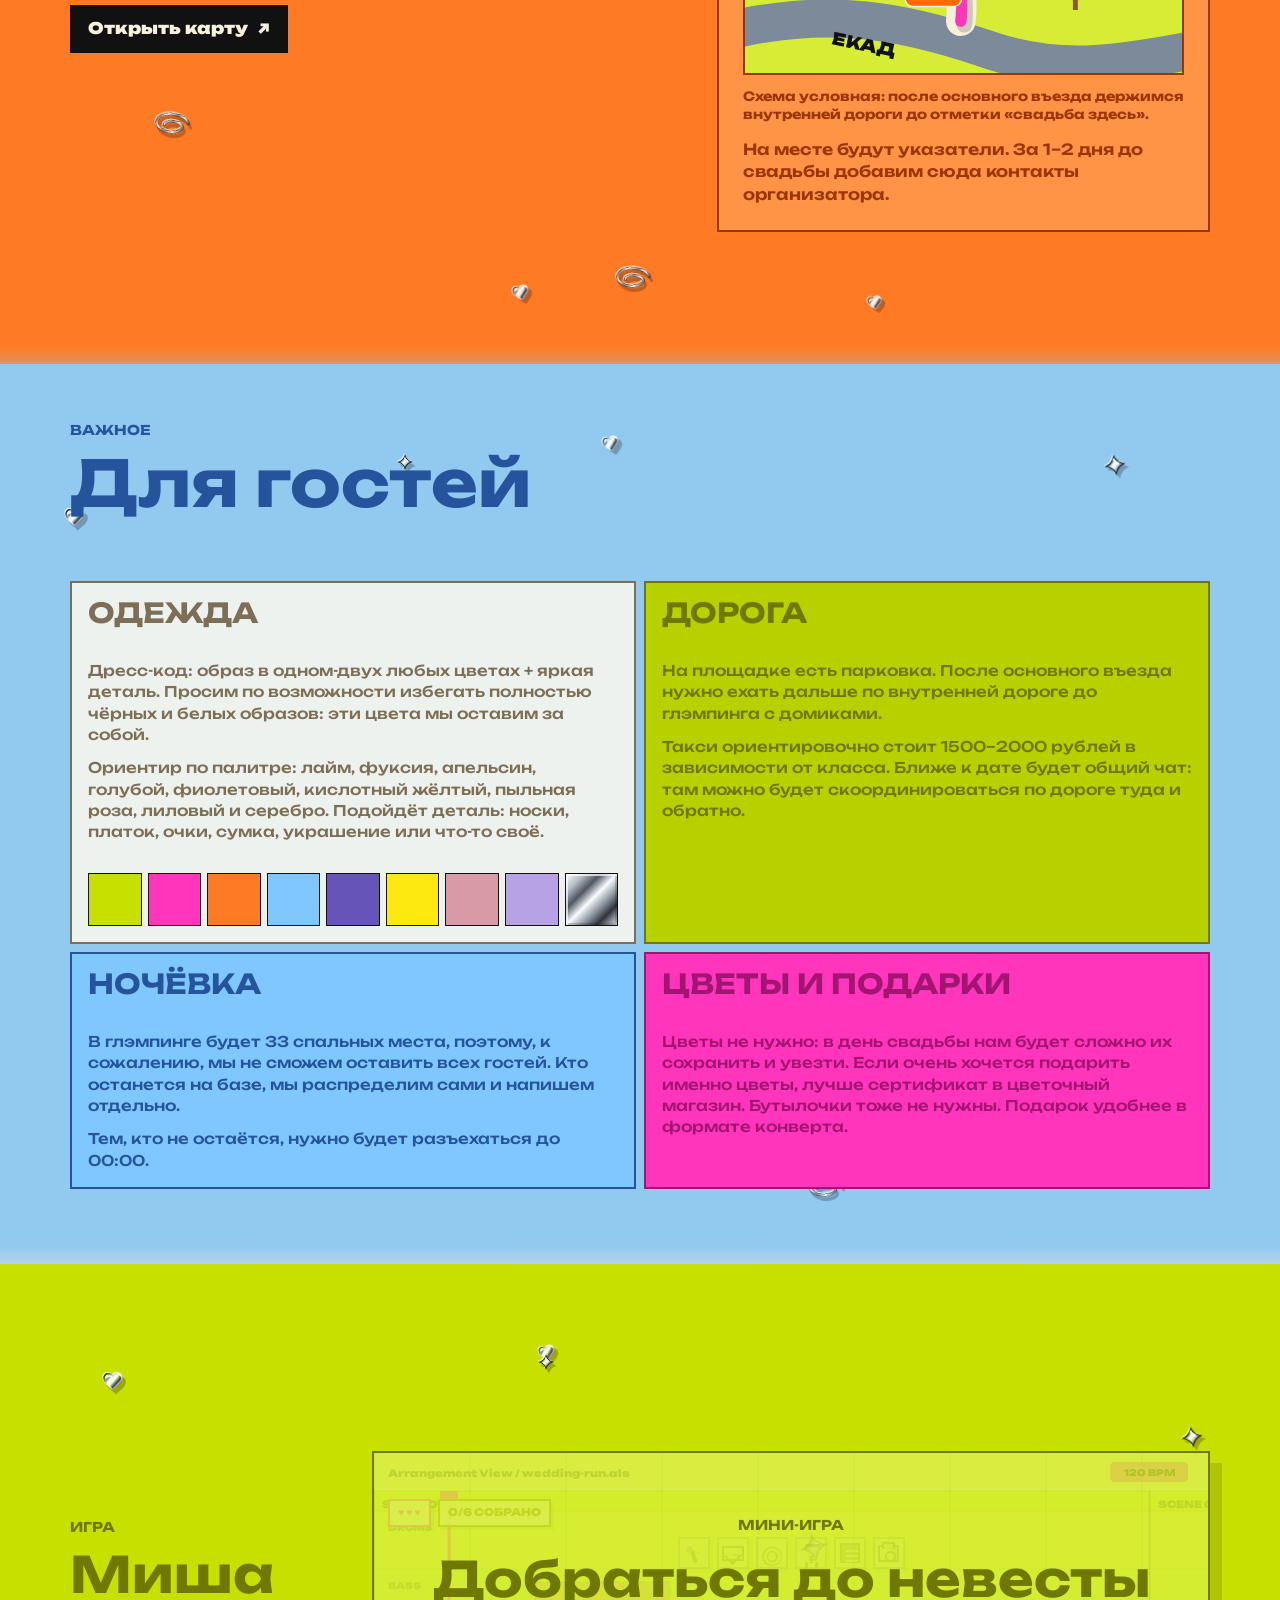
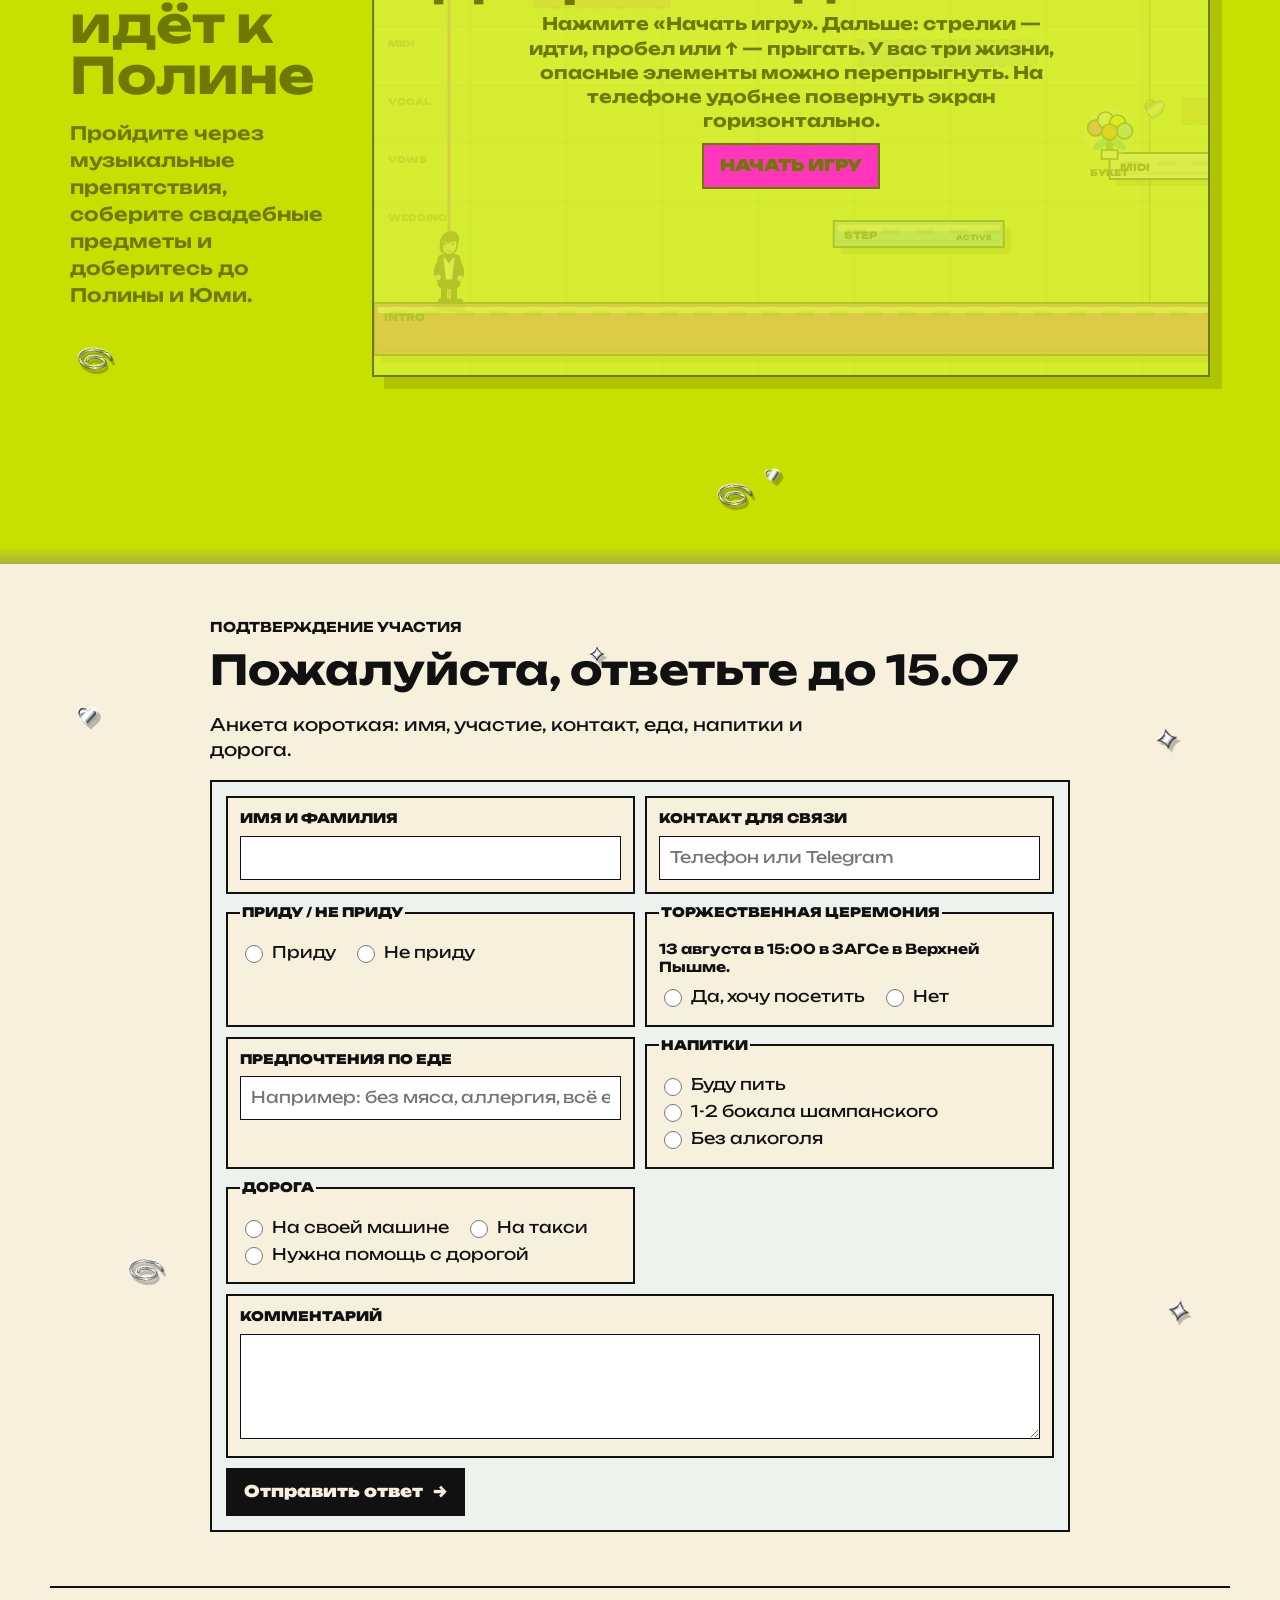
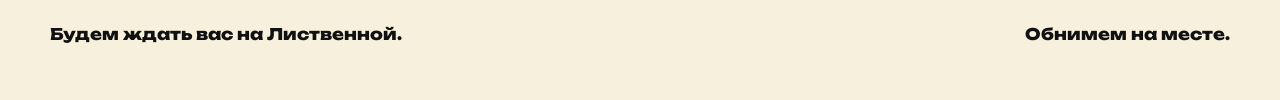
==== commit cc91922d: "Update game and dress code copy" ====
--- a/index.html
+++ b/index.html
@@ -386,7 +386,7 @@
               эти цвета мы оставим за собой.
             </p>
             <p>
-              Ориентир по палитре — Ableton: лайм, фуксия, апельсин, голубой,
+              Ориентир по палитре: лайм, фуксия, апельсин, голубой,
               фиолетовый, кислотный жёлтый, пыльная роза, лиловый и серебро. Подойдёт деталь: носки, платок,
               очки, сумка, украшение или что-то своё.
             </p>
@@ -484,6 +484,7 @@
             <p data-game-overlay-text>
               Нажмите «Начать игру». Дальше: стрелки — идти, пробел или ↑ —
               прыгать. У вас три жизни, опасные элементы можно перепрыгнуть.
+              На телефоне удобнее повернуть экран горизонтально.
             </p>
             <button class="game__button" type="button" data-game-start>Начать игру</button>
           </div>
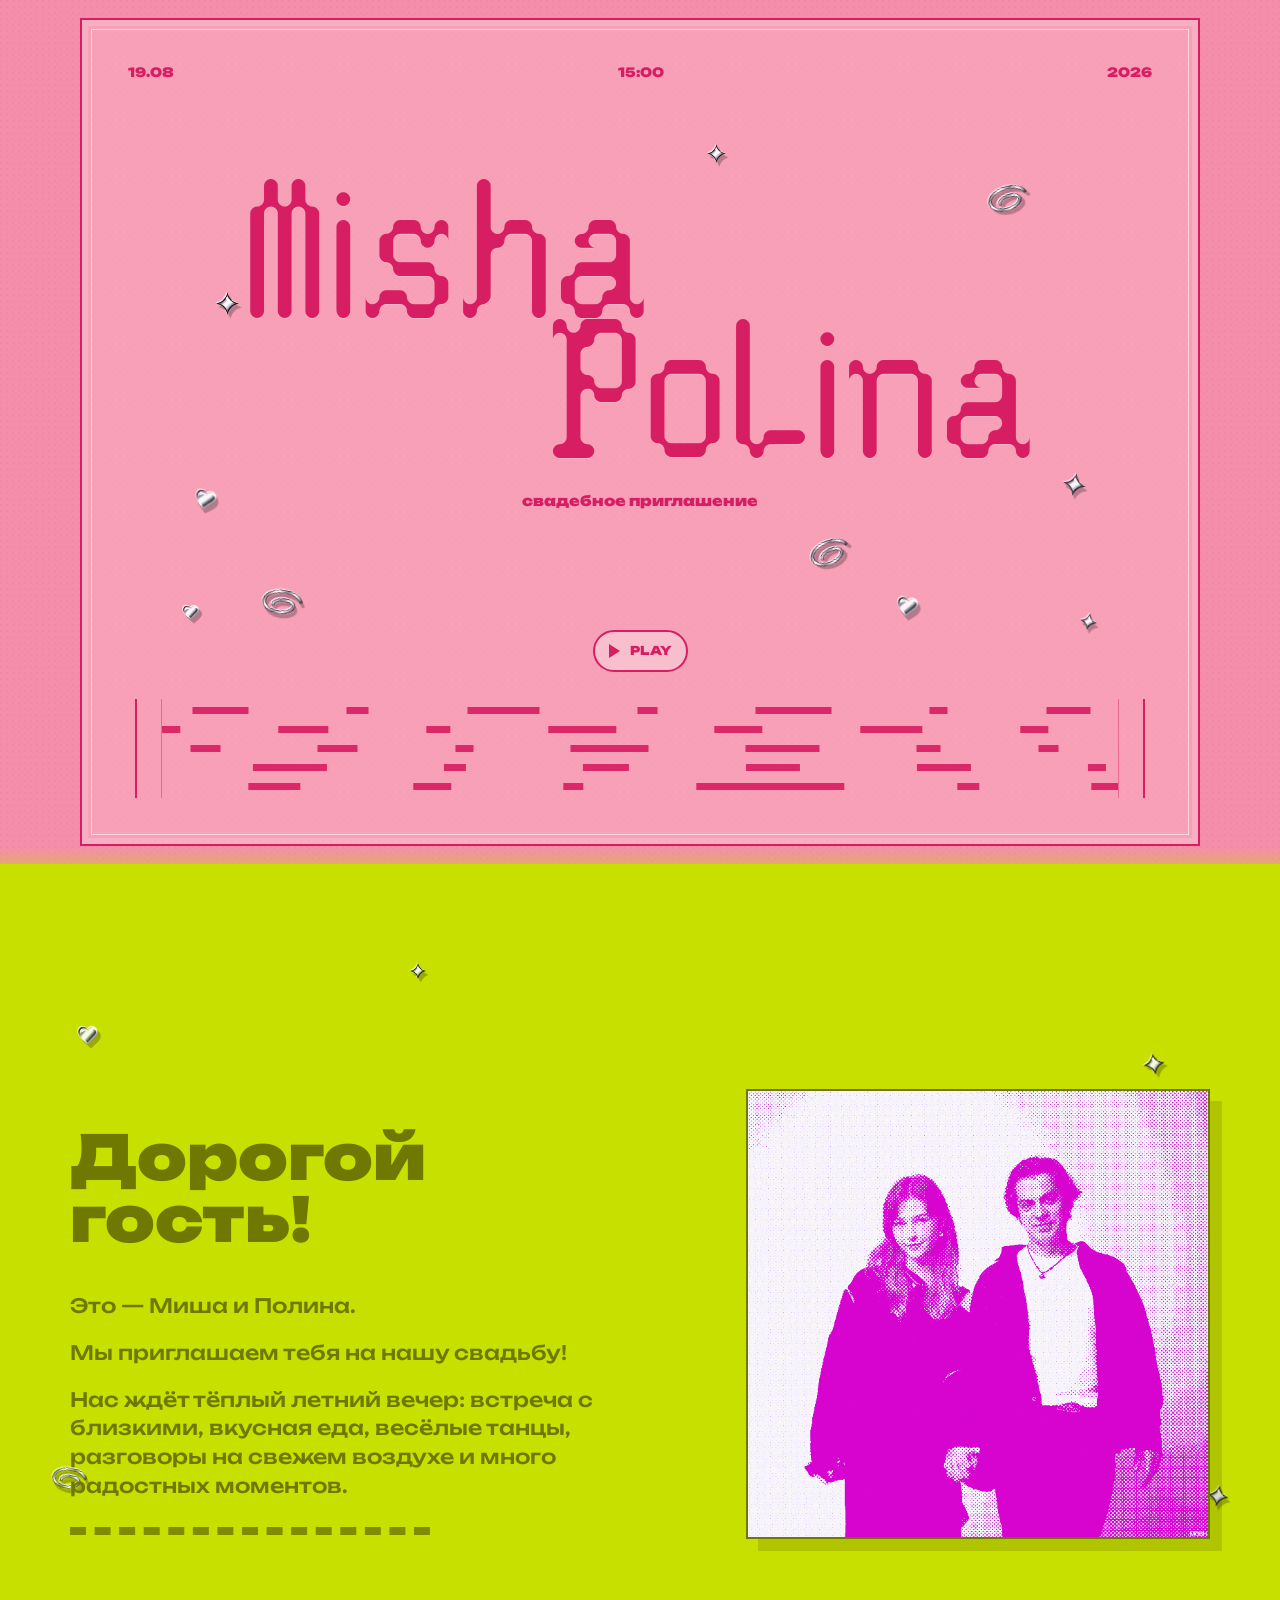
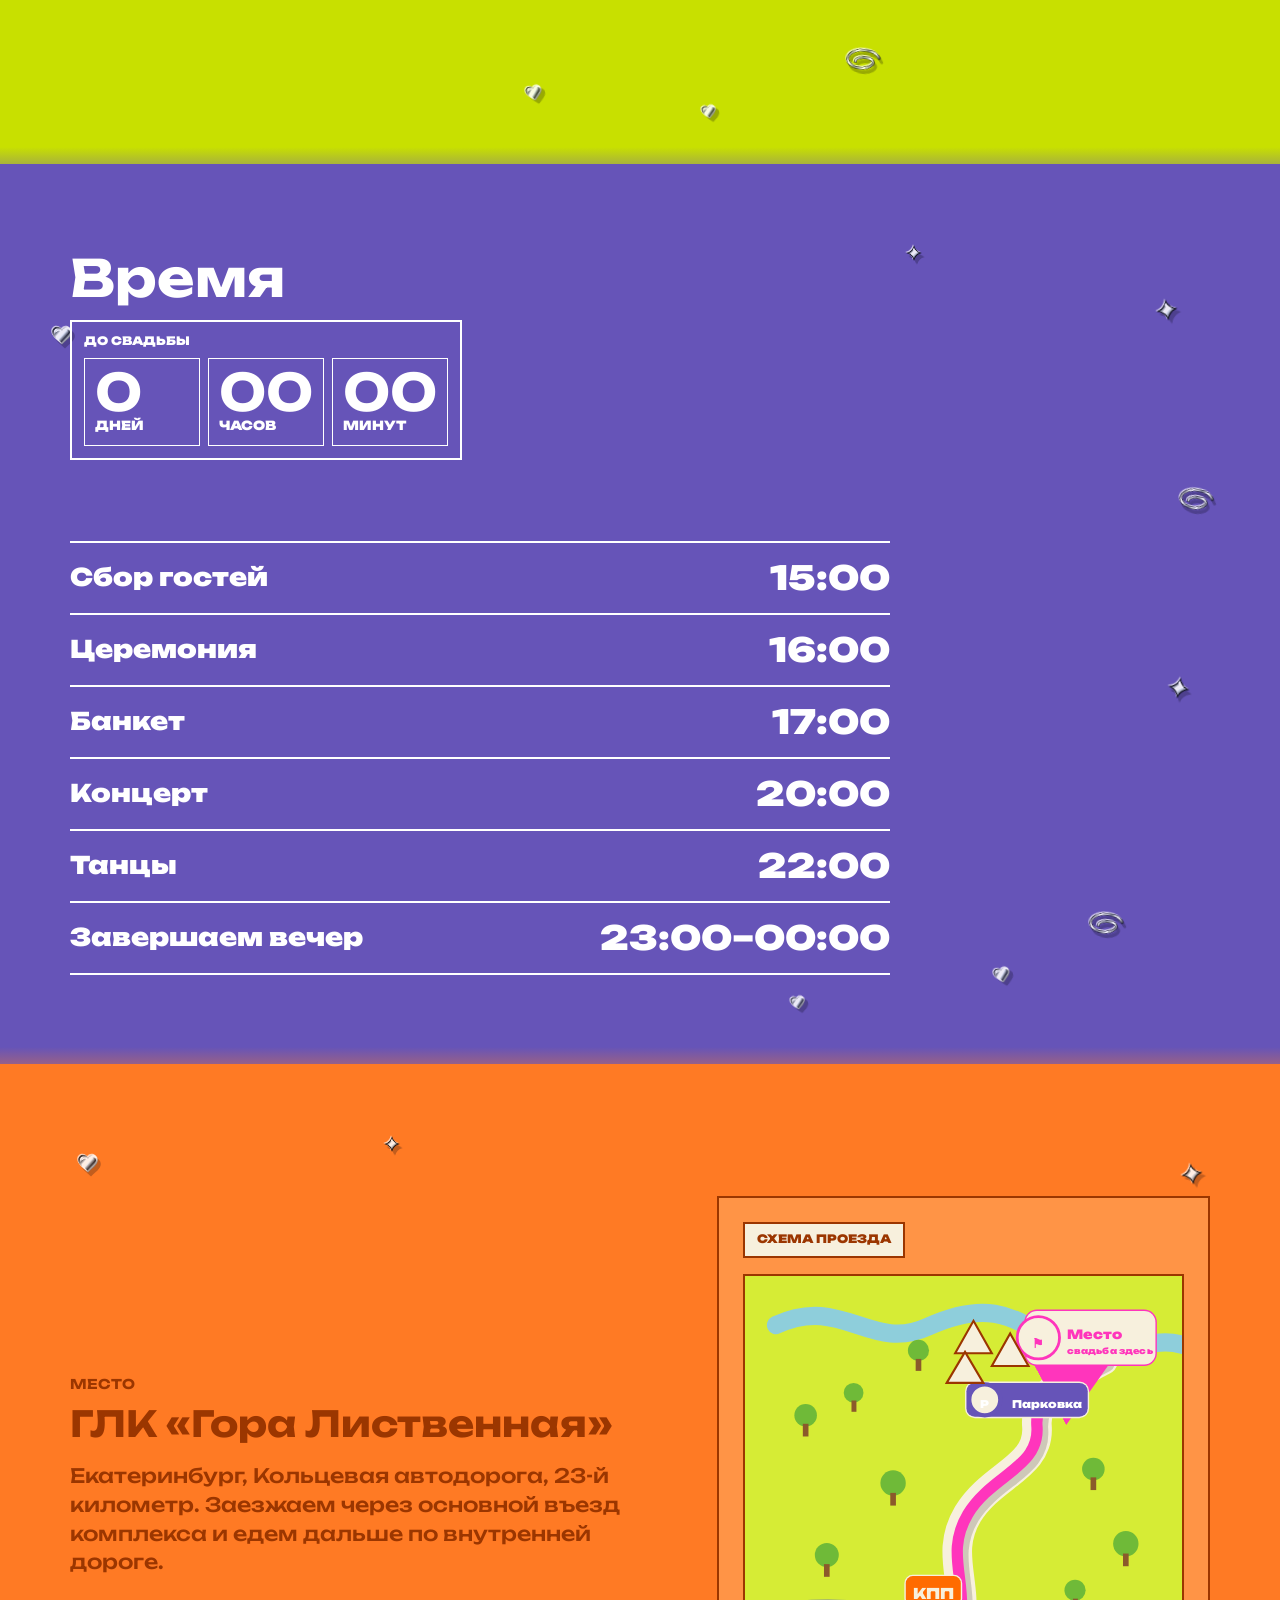
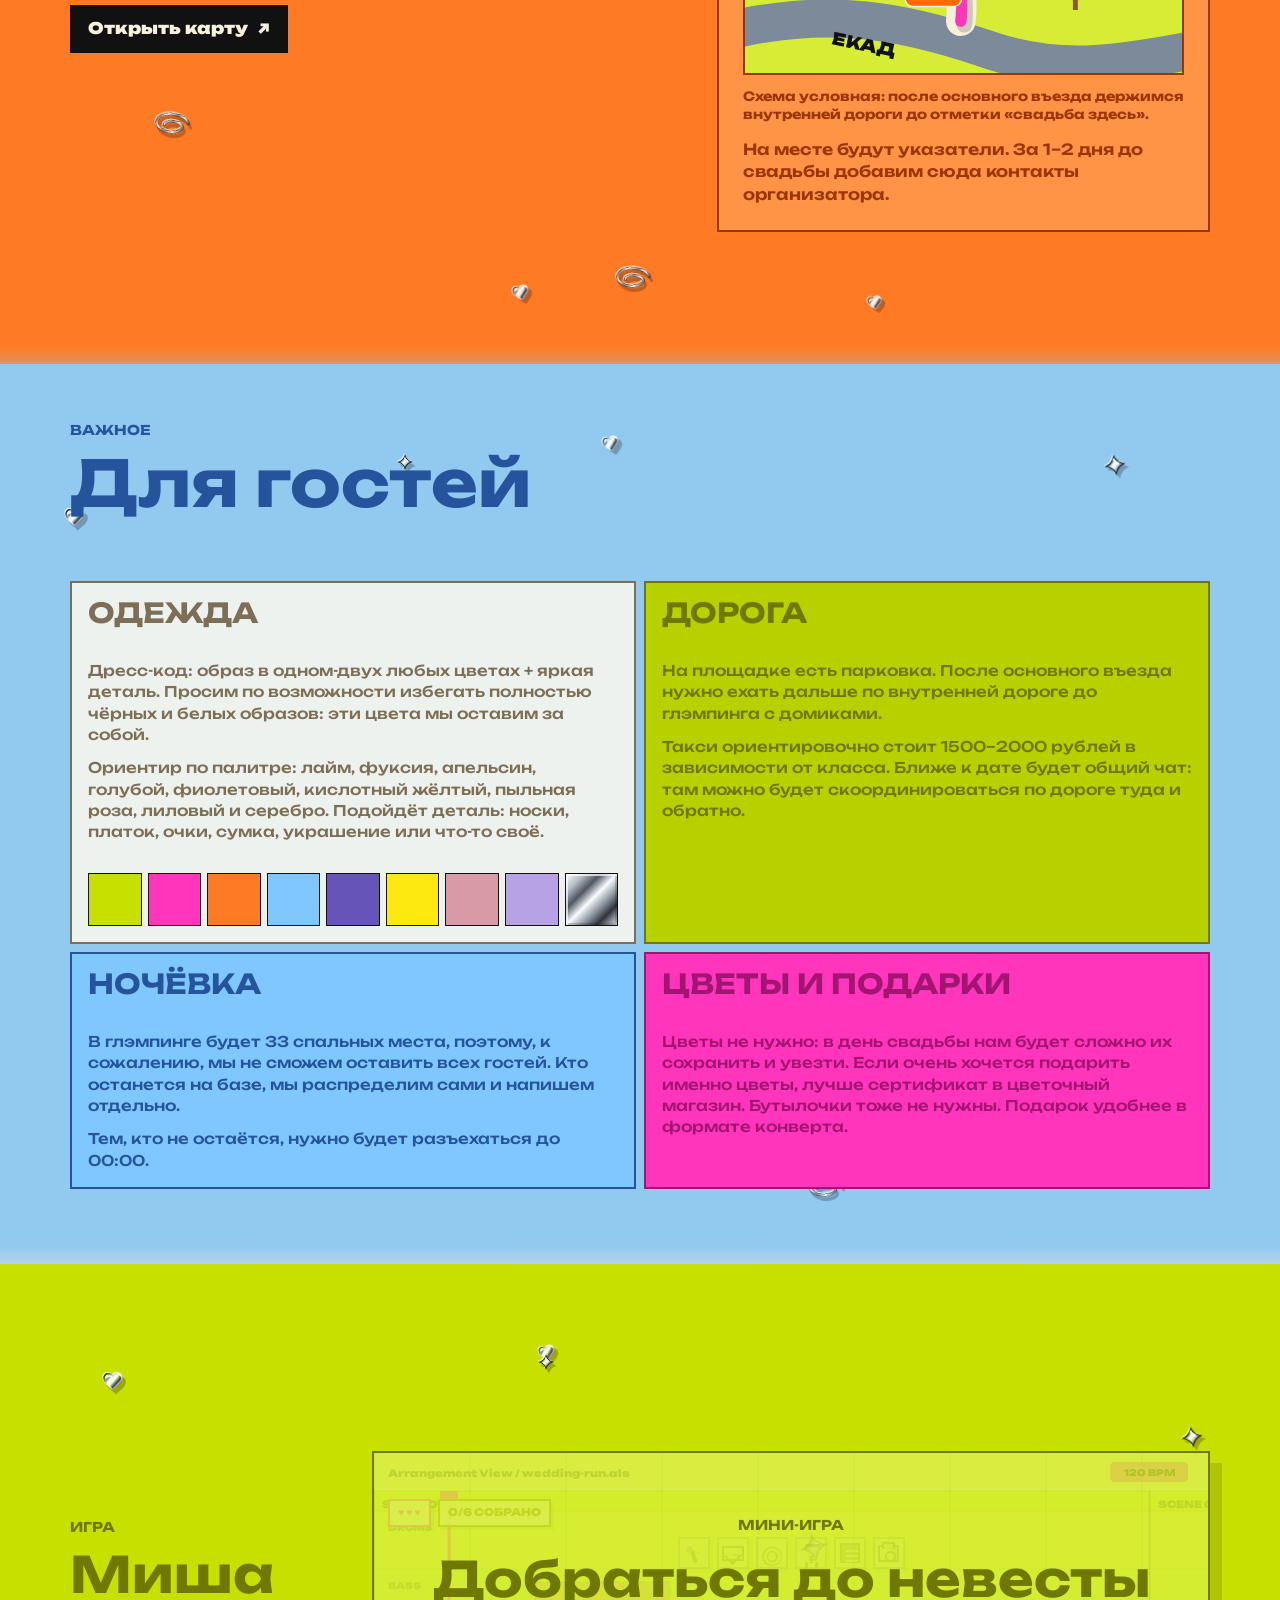
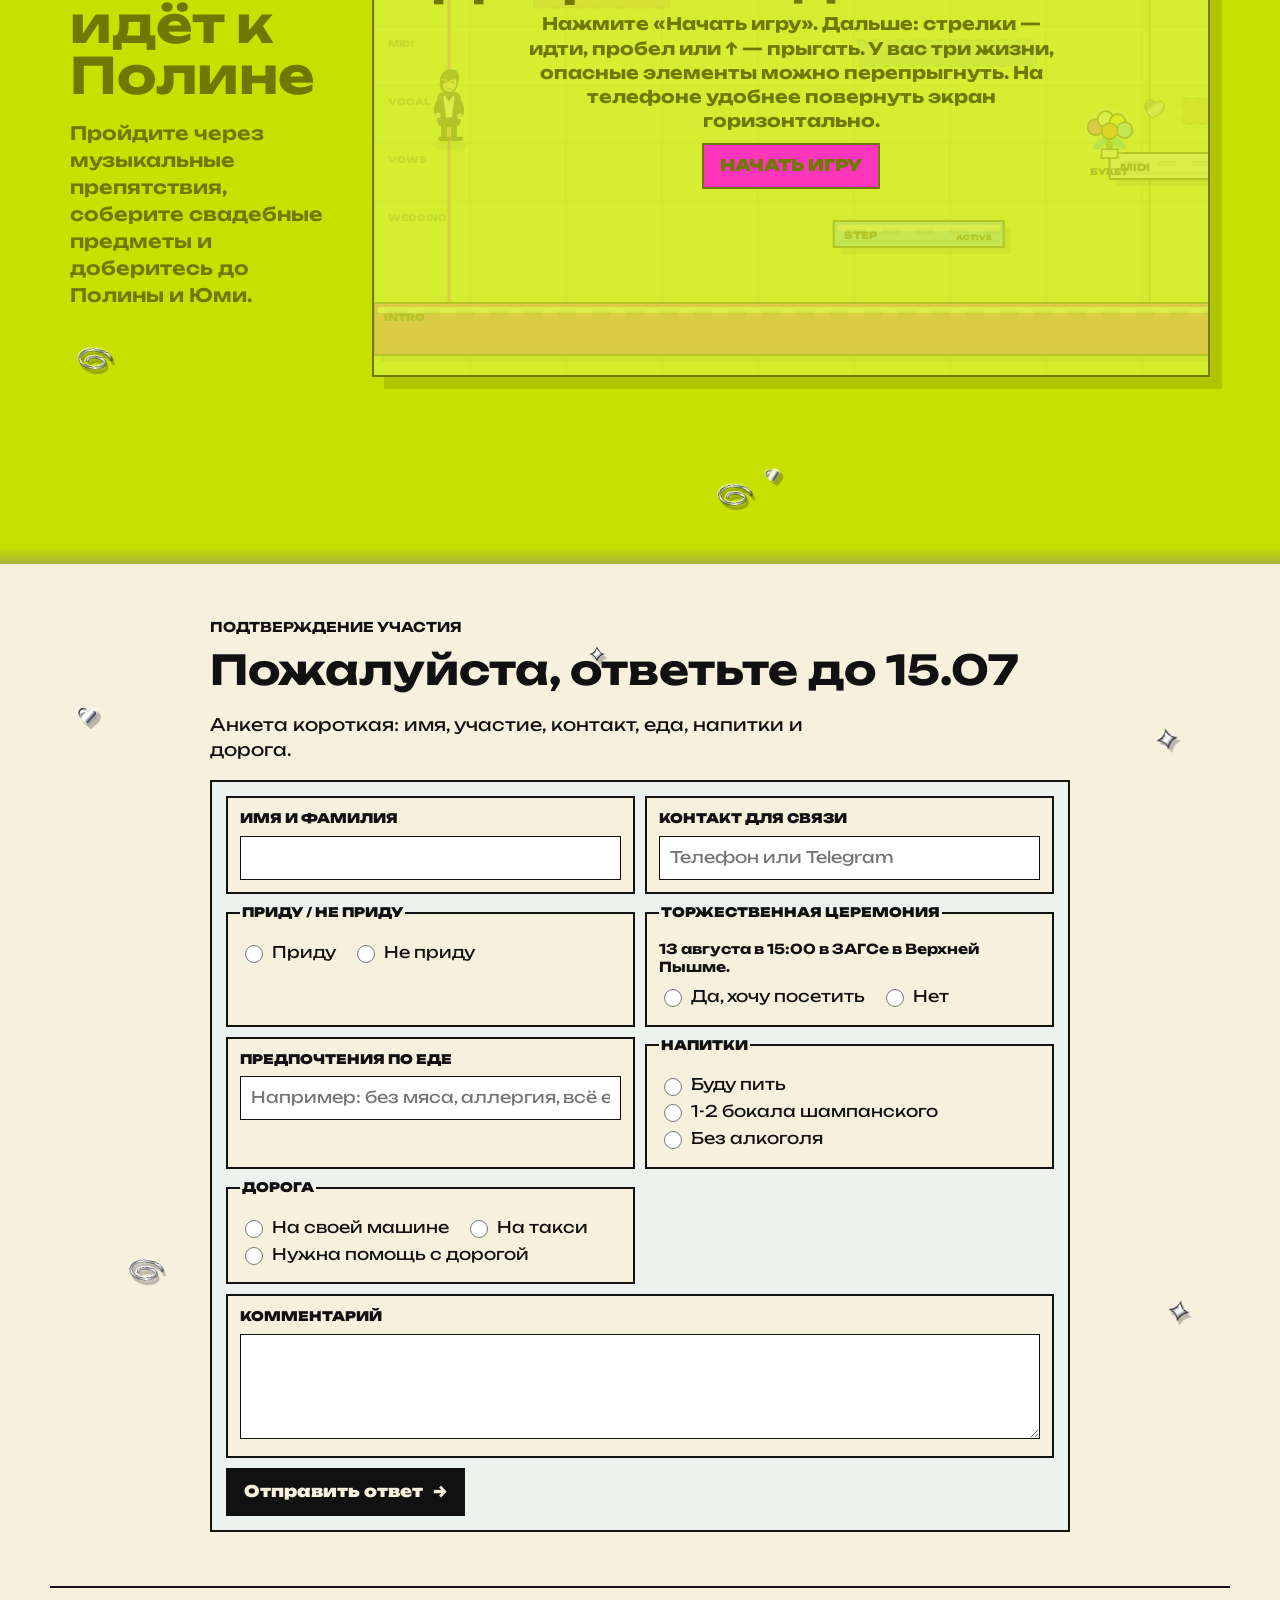
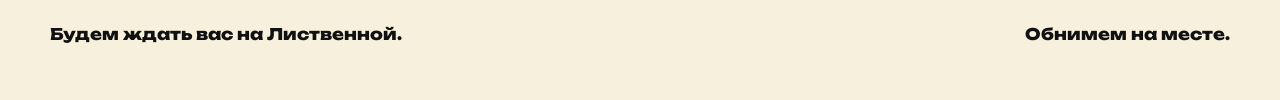
==== commit 296f9760: "Improve RSVP form fallback" ====
--- a/index.html
+++ b/index.html
@@ -515,7 +515,7 @@
           </p>
         </div>
 
-        <form class="rsvp-form" id="rsvp-form">
+        <form class="rsvp-form" id="rsvp-form" action="https://formsubmit.co/mikkcift@yandex.ru" method="POST">
           <input type="hidden" name="_subject" value="Свадьба: ответ гостя">
           <input type="hidden" name="_template" value="table">
           <input type="hidden" name="_captcha" value="false">
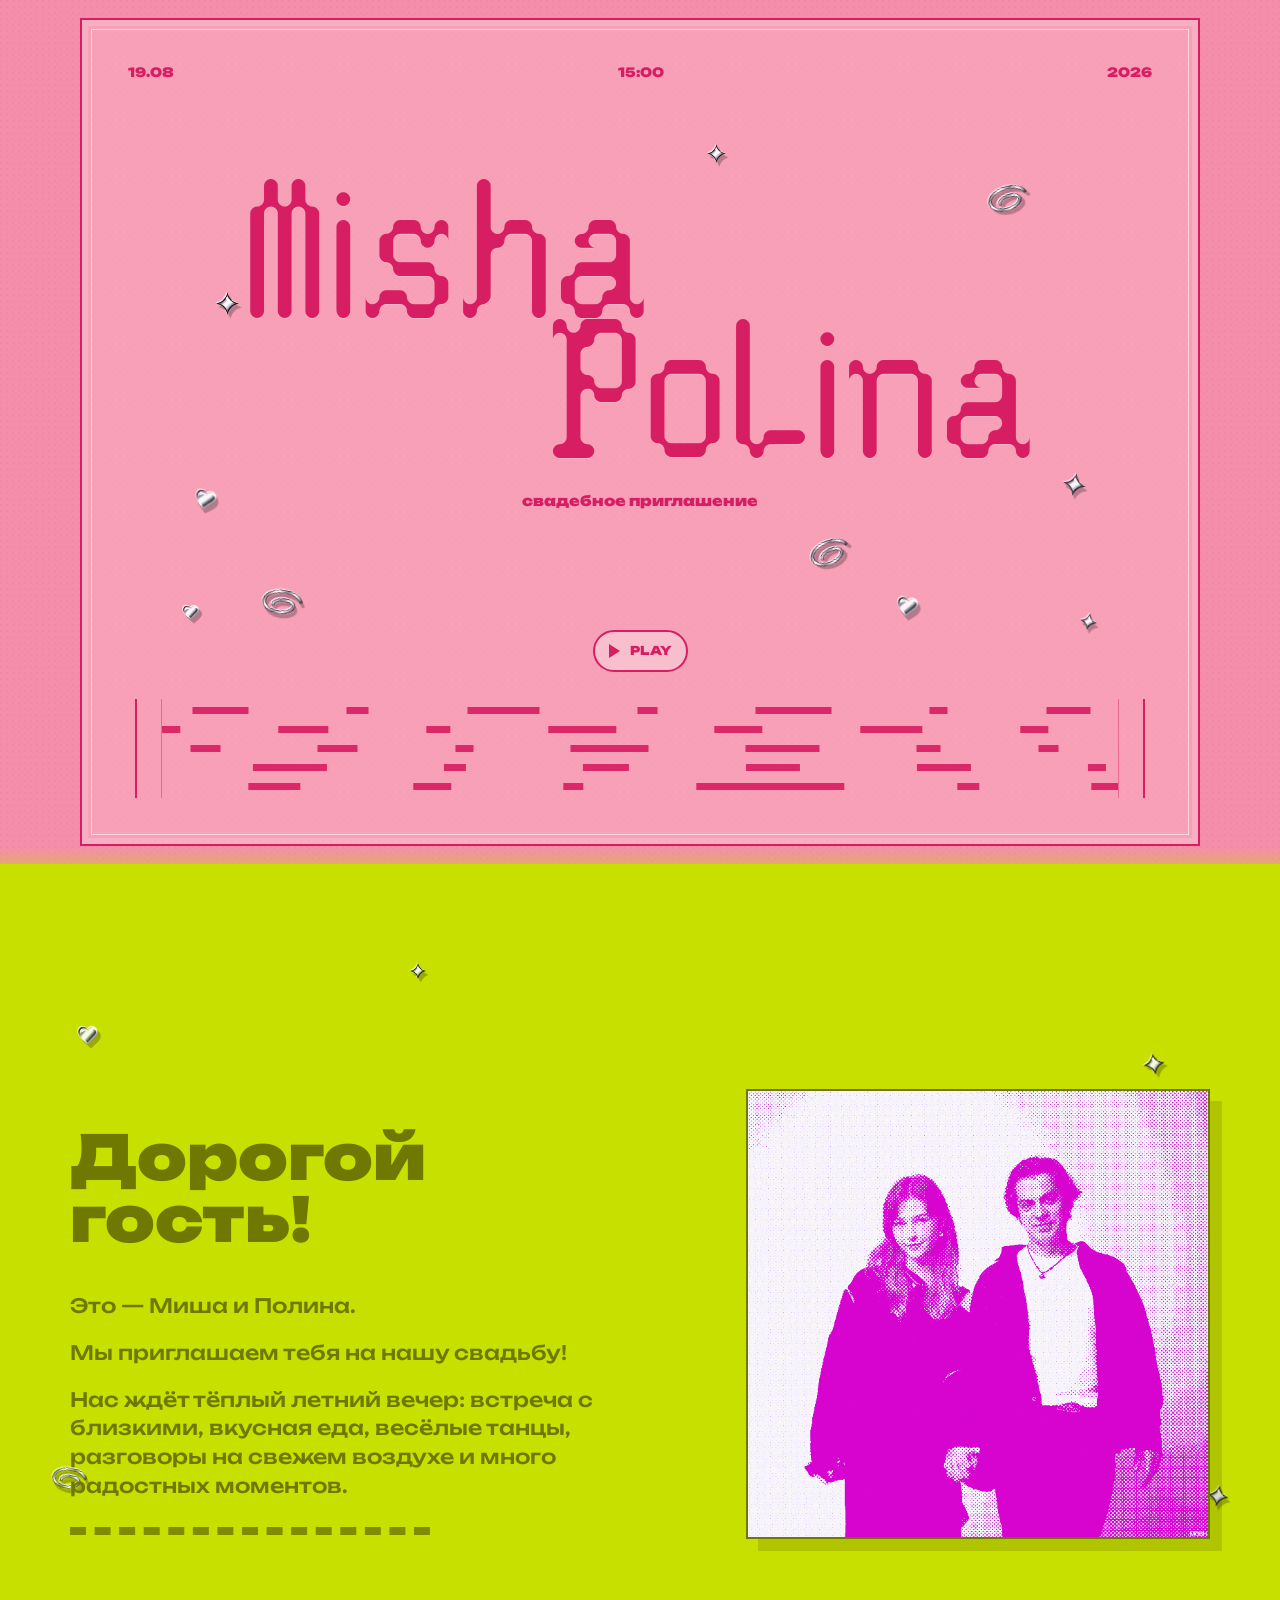
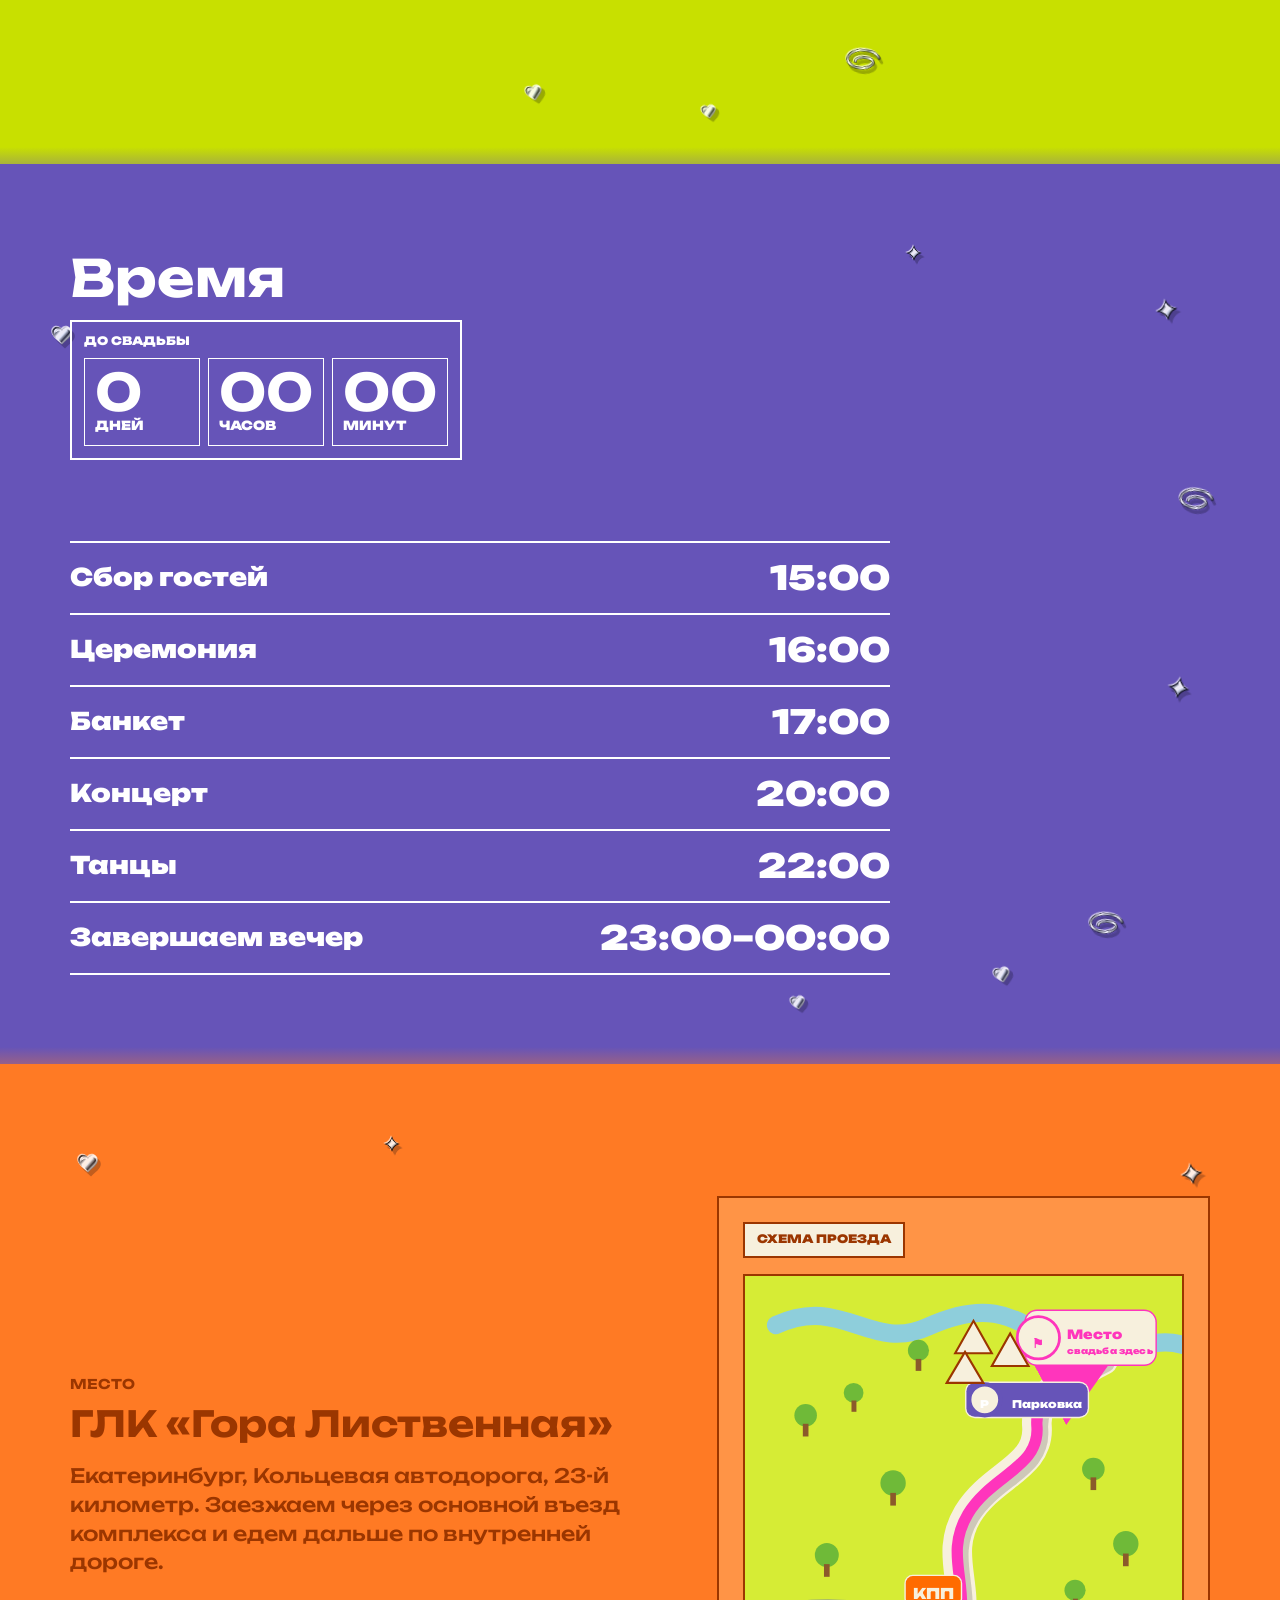
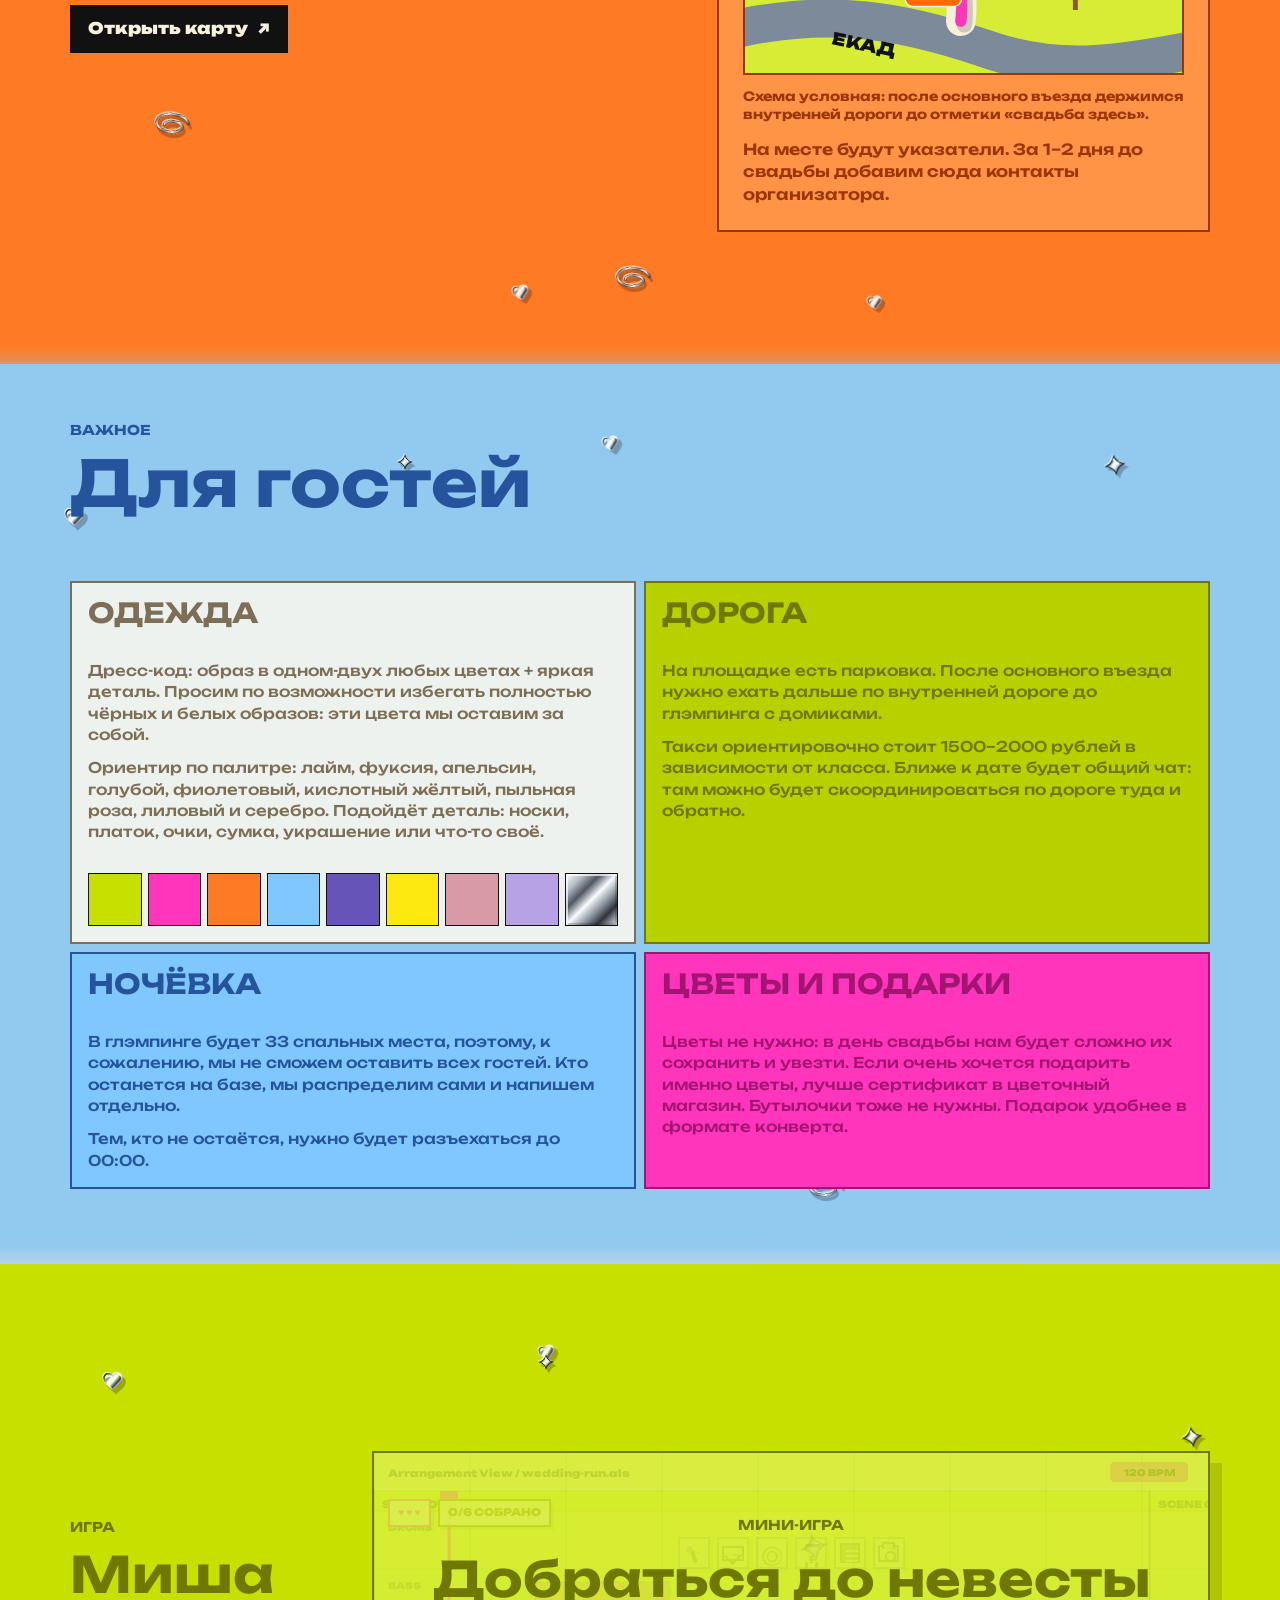
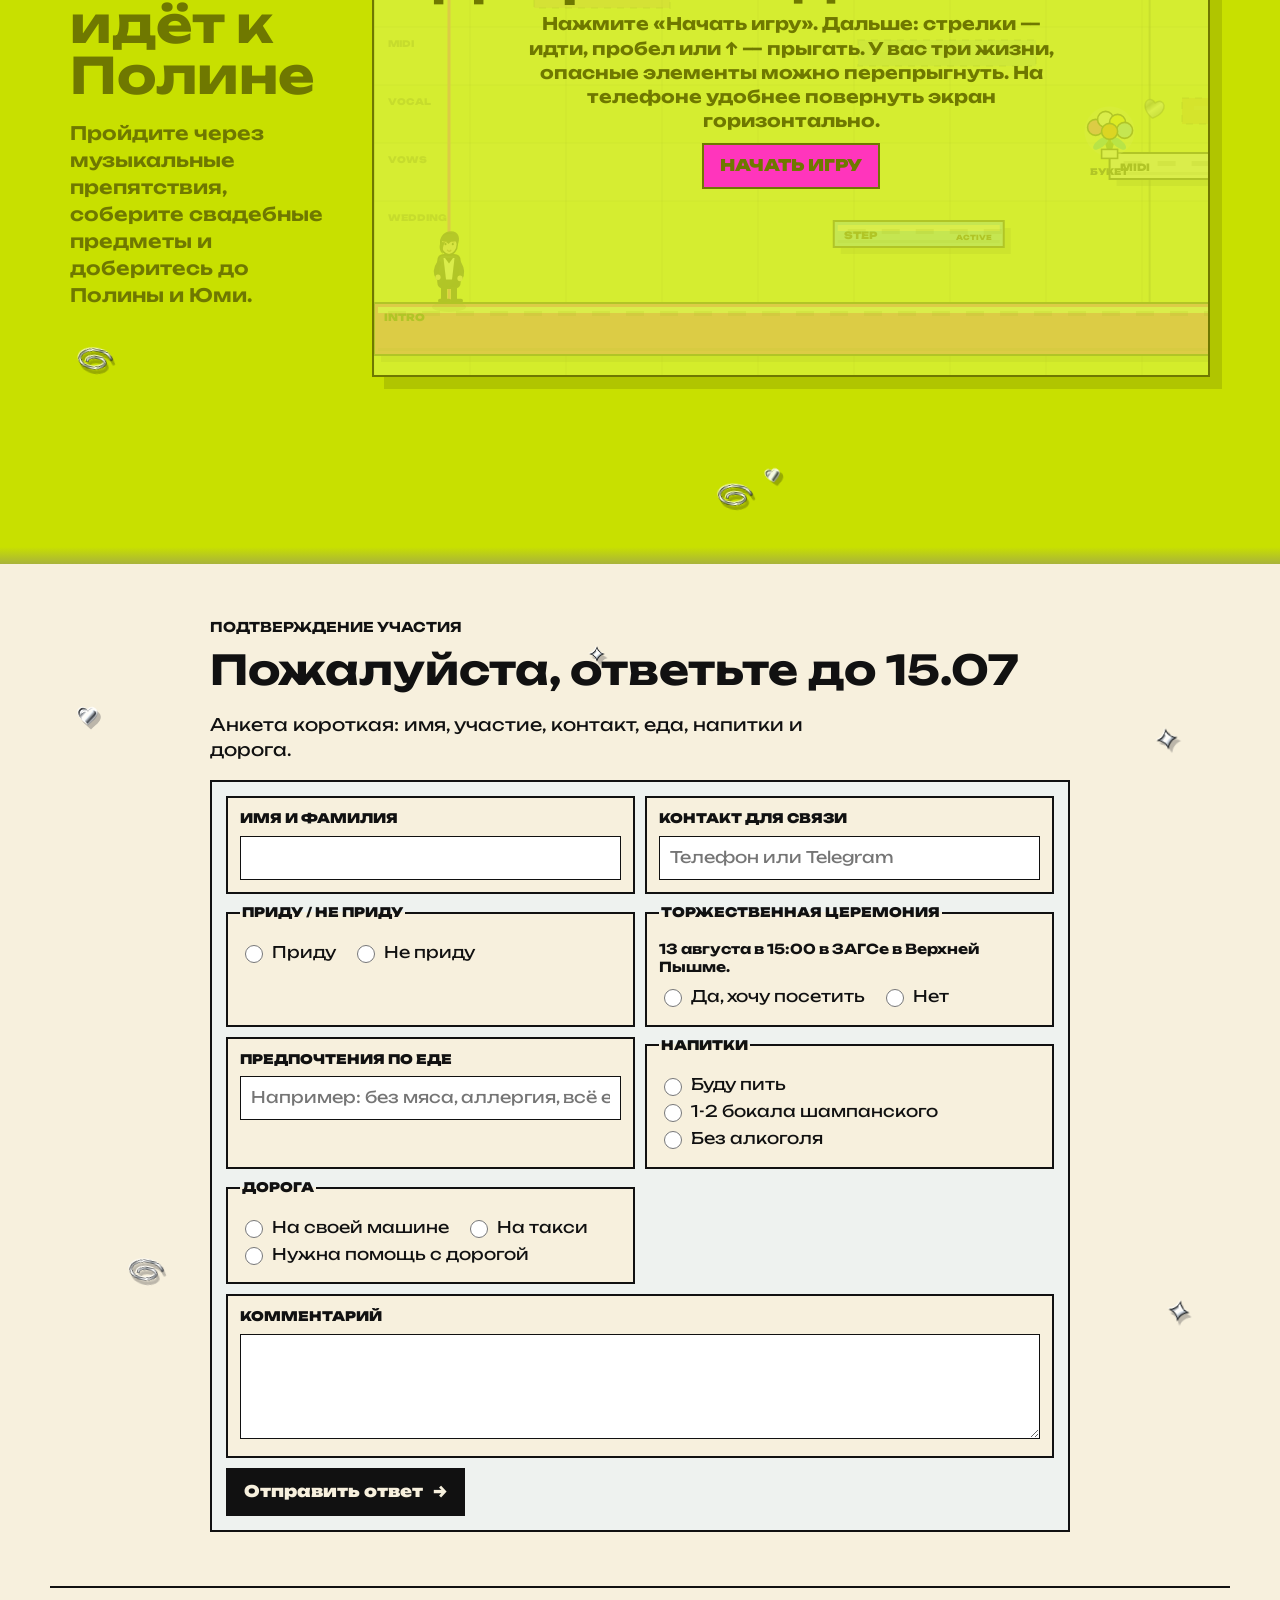
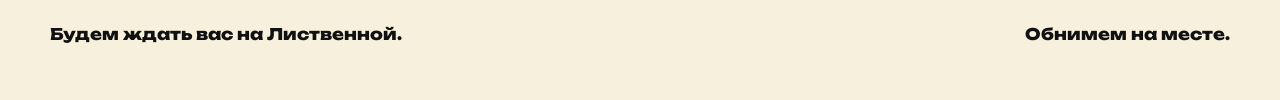
==== commit b0e5c6f7: "Load RSVP fallback script" ====
--- a/index.html
+++ b/index.html
@@ -519,6 +519,7 @@
           <input type="hidden" name="_subject" value="Свадьба: ответ гостя">
           <input type="hidden" name="_template" value="table">
           <input type="hidden" name="_captcha" value="false">
+          <input type="hidden" name="_next" value="https://misha-polina-2026.ru/#rsvp">
           <input type="text" name="_honey" tabindex="-1" autocomplete="off" aria-hidden="true">
 
           <label>
@@ -584,5 +585,6 @@
     </footer>
 
     <script src="script.js"></script>
+    <script src="form-fix.js"></script>
   </body>
 </html>
